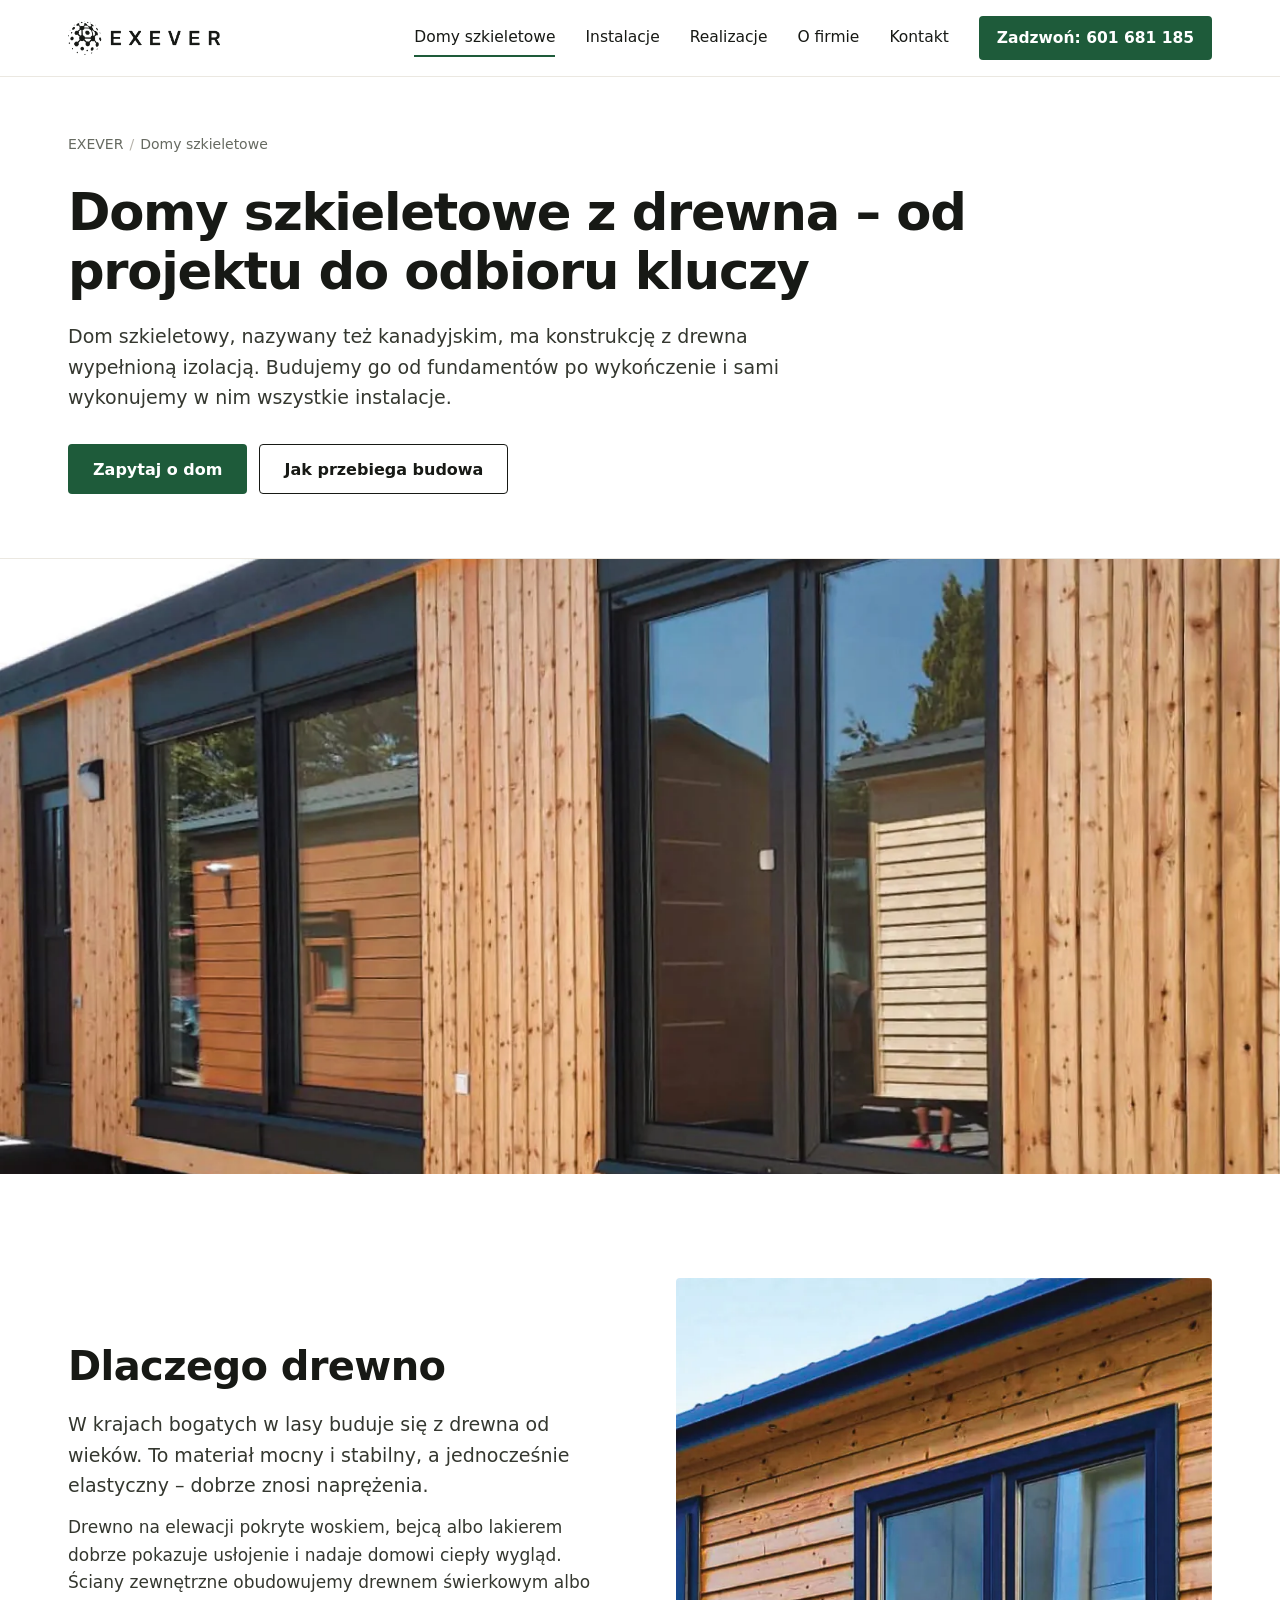
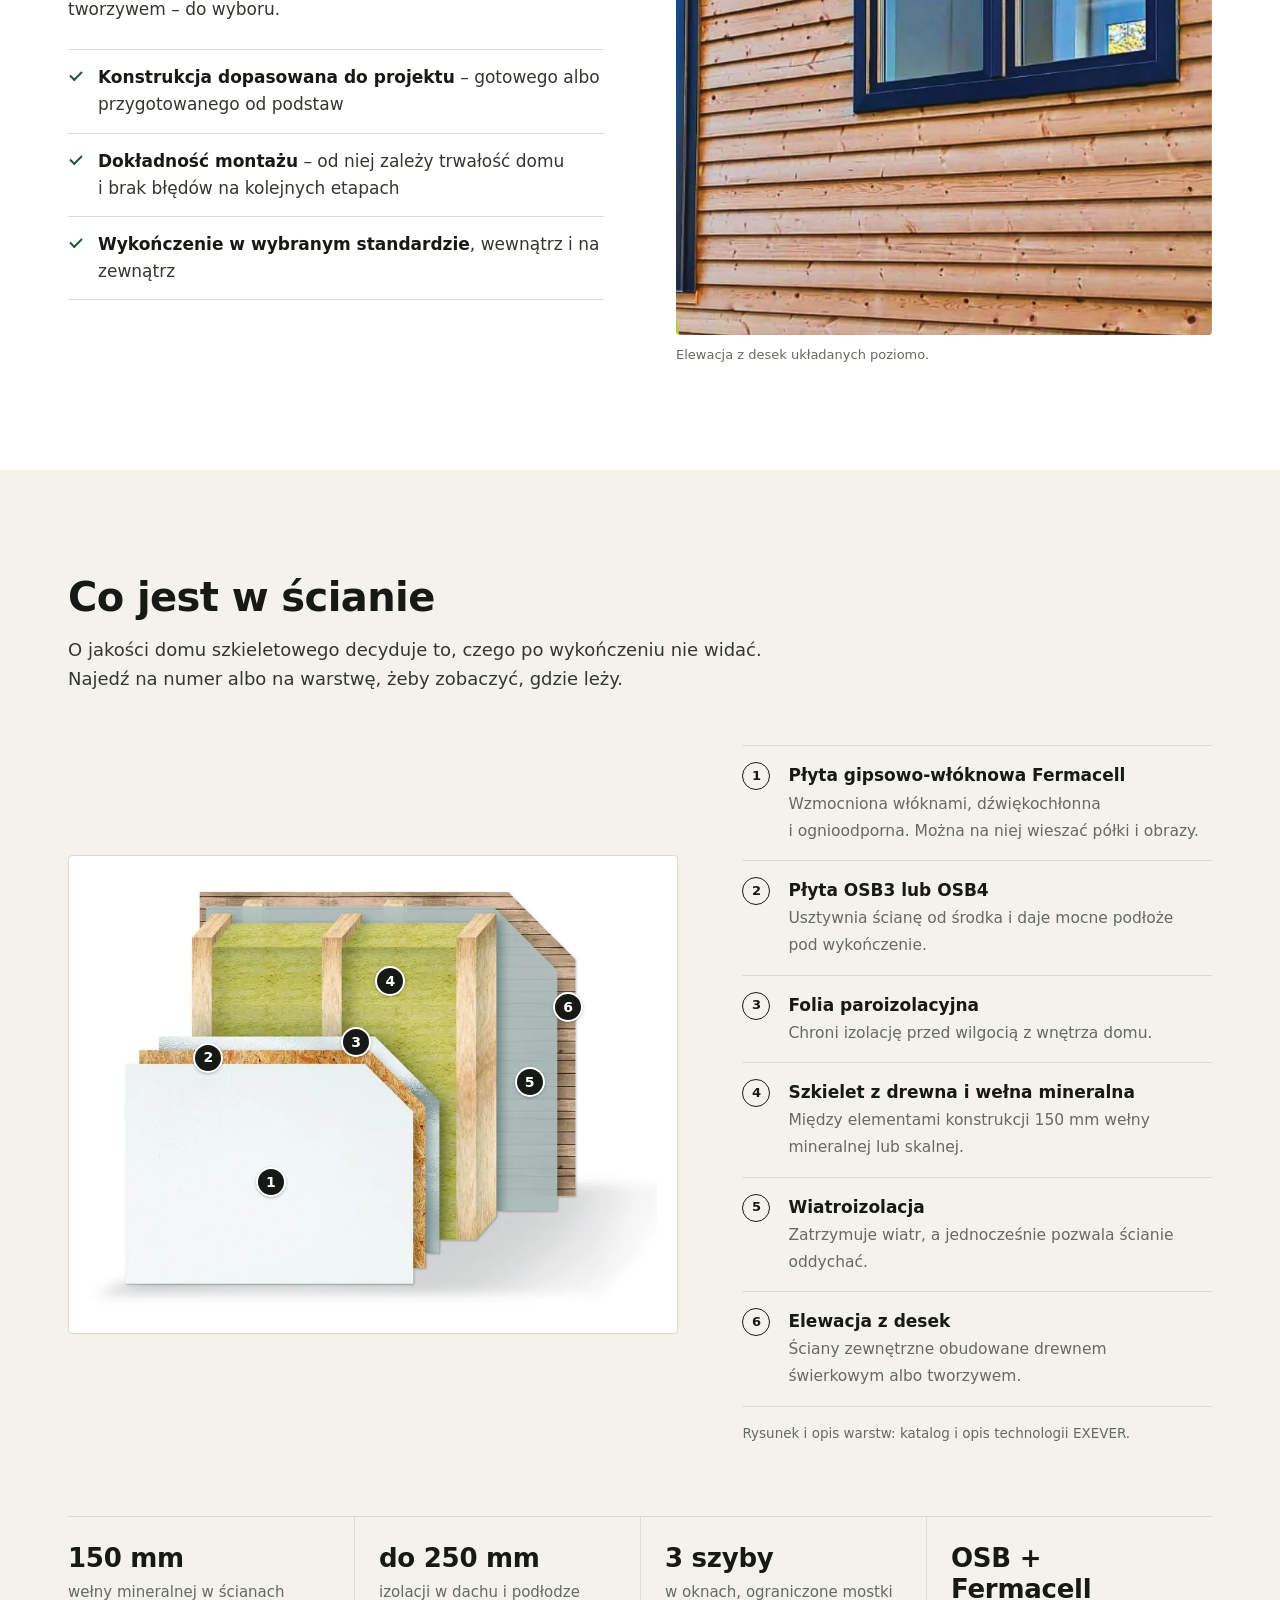
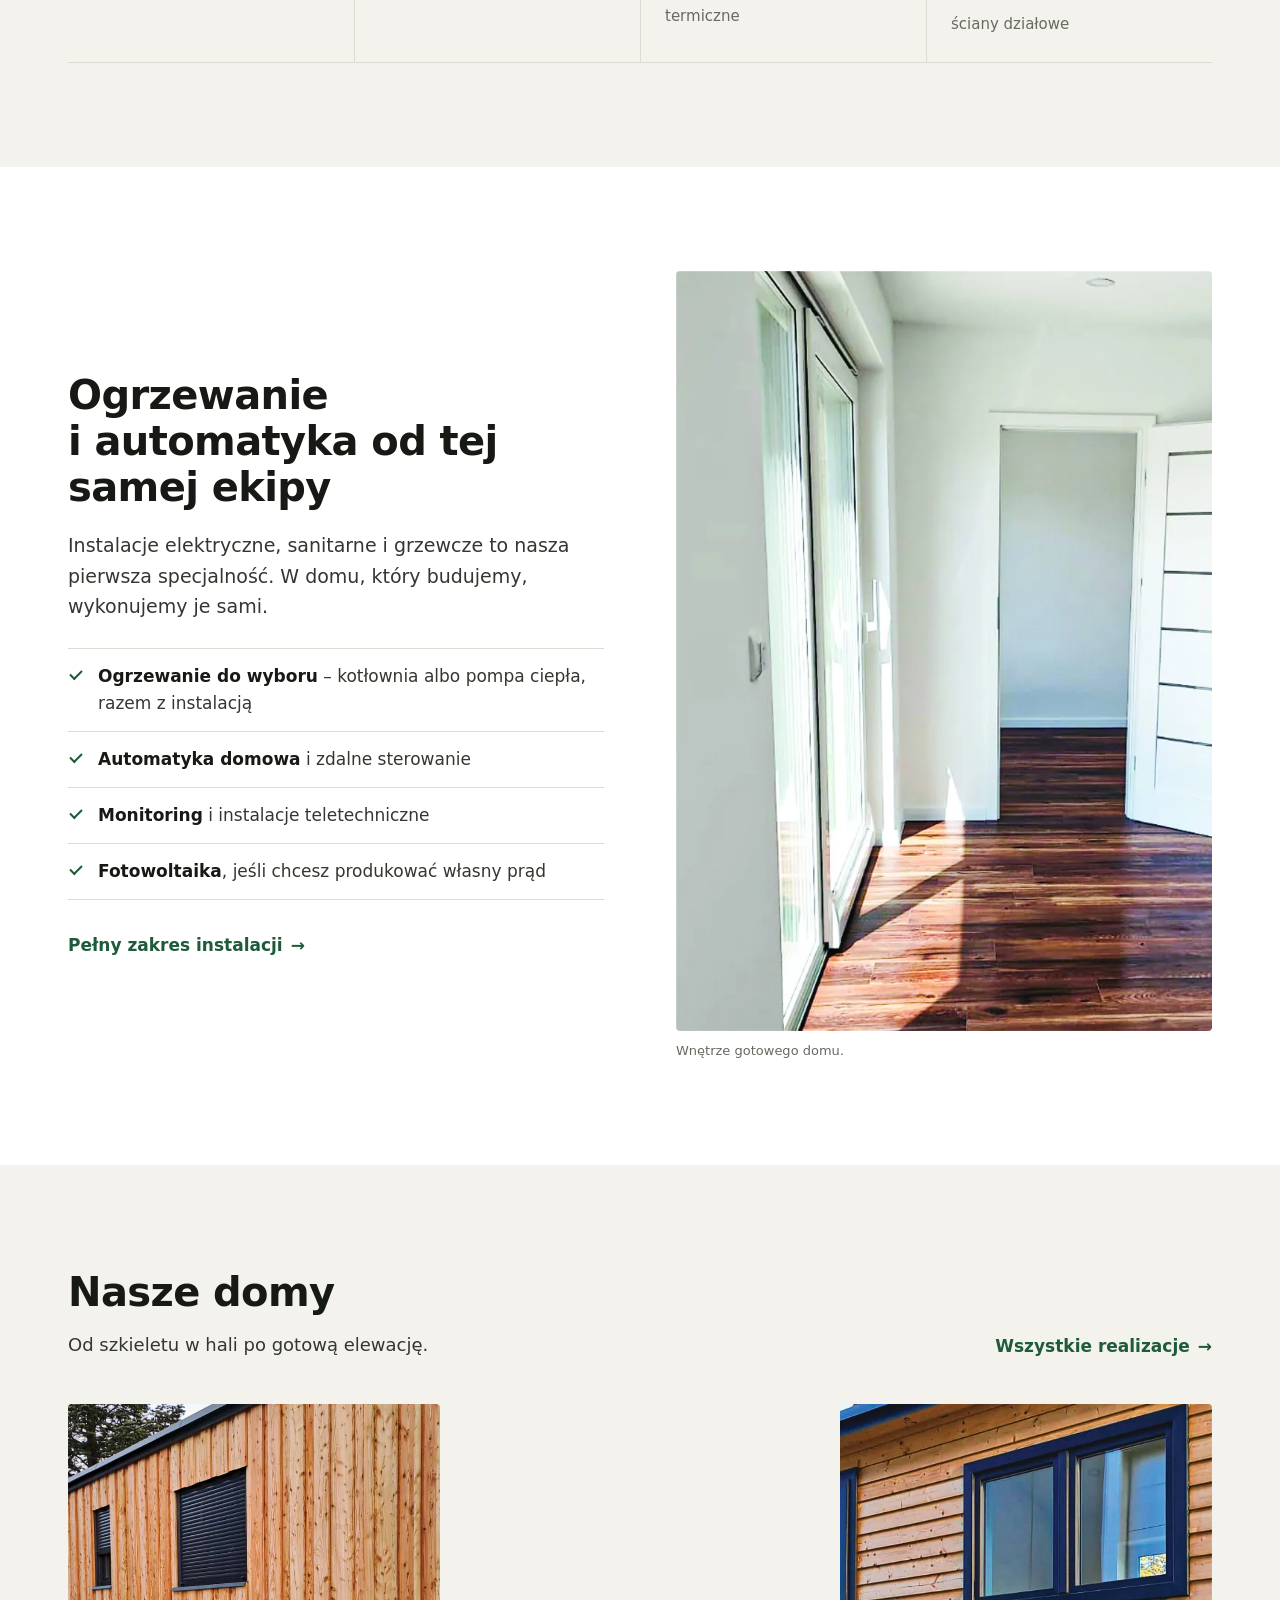
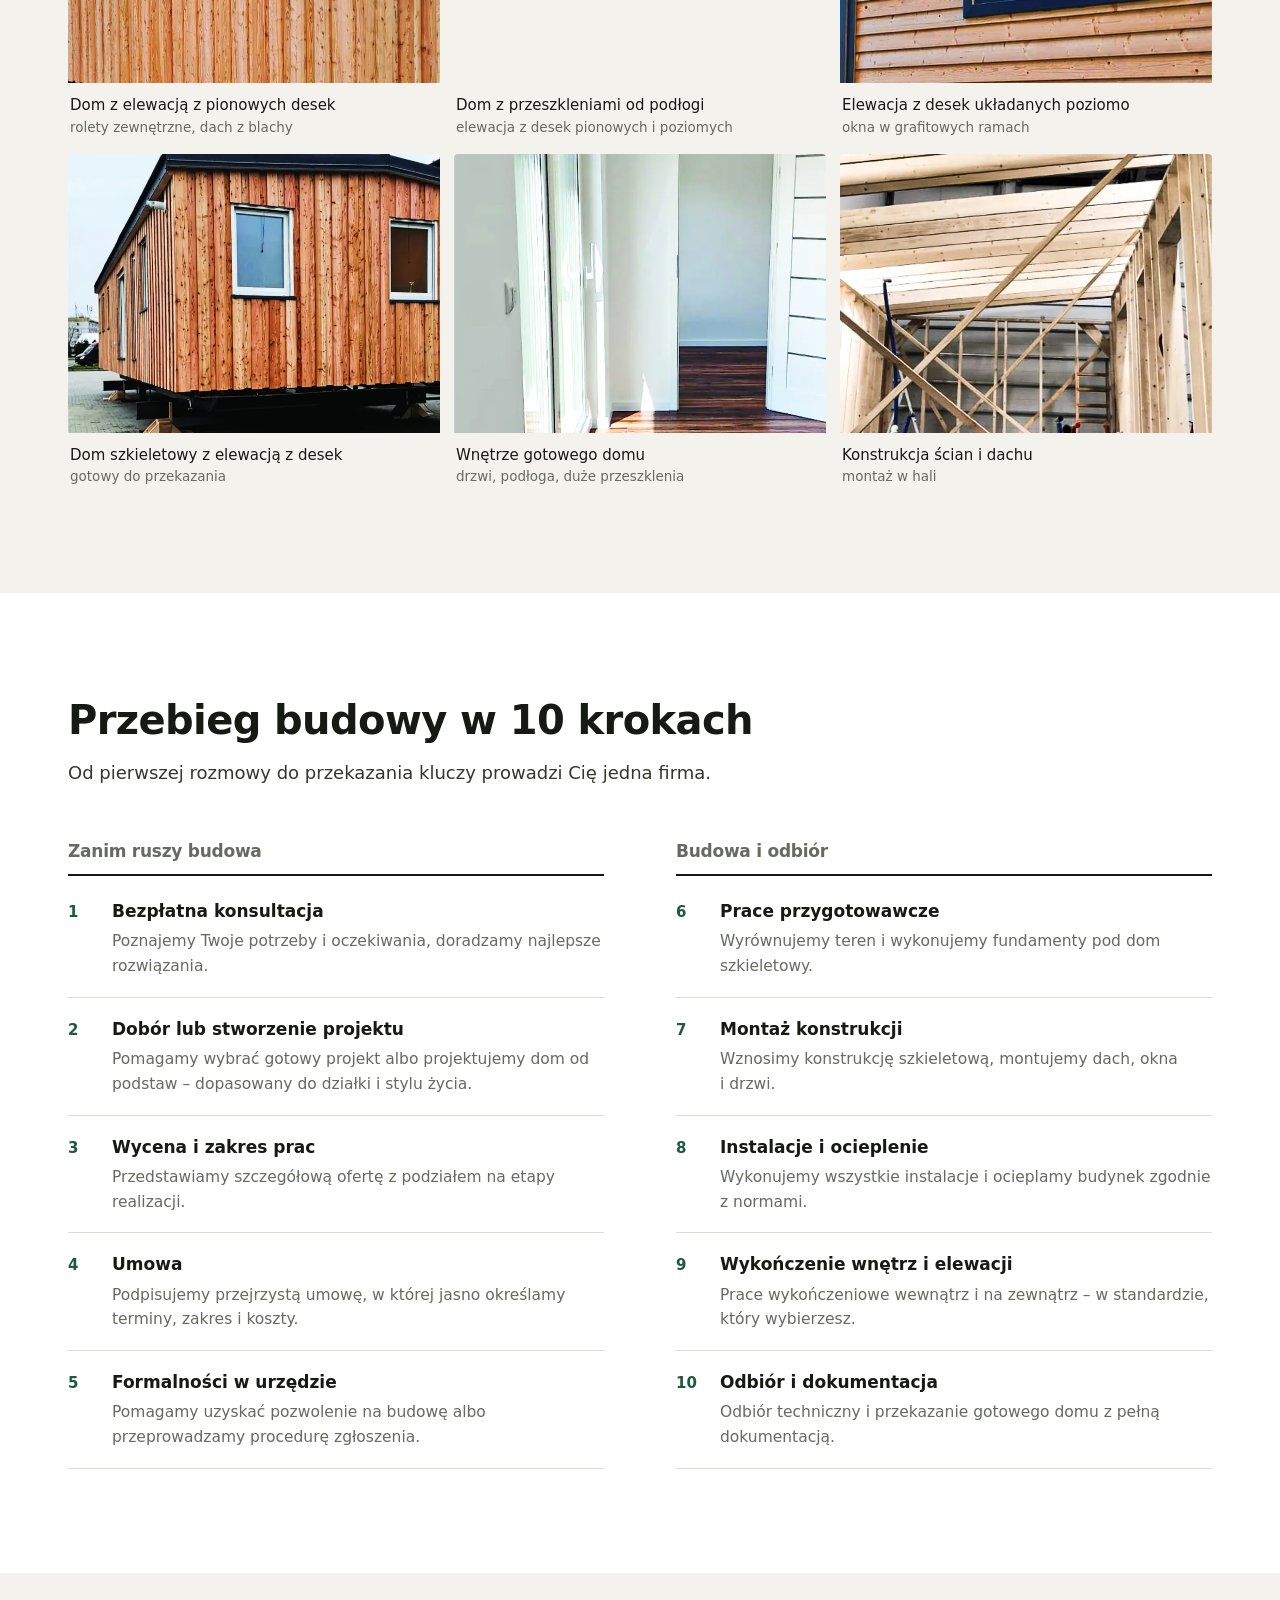
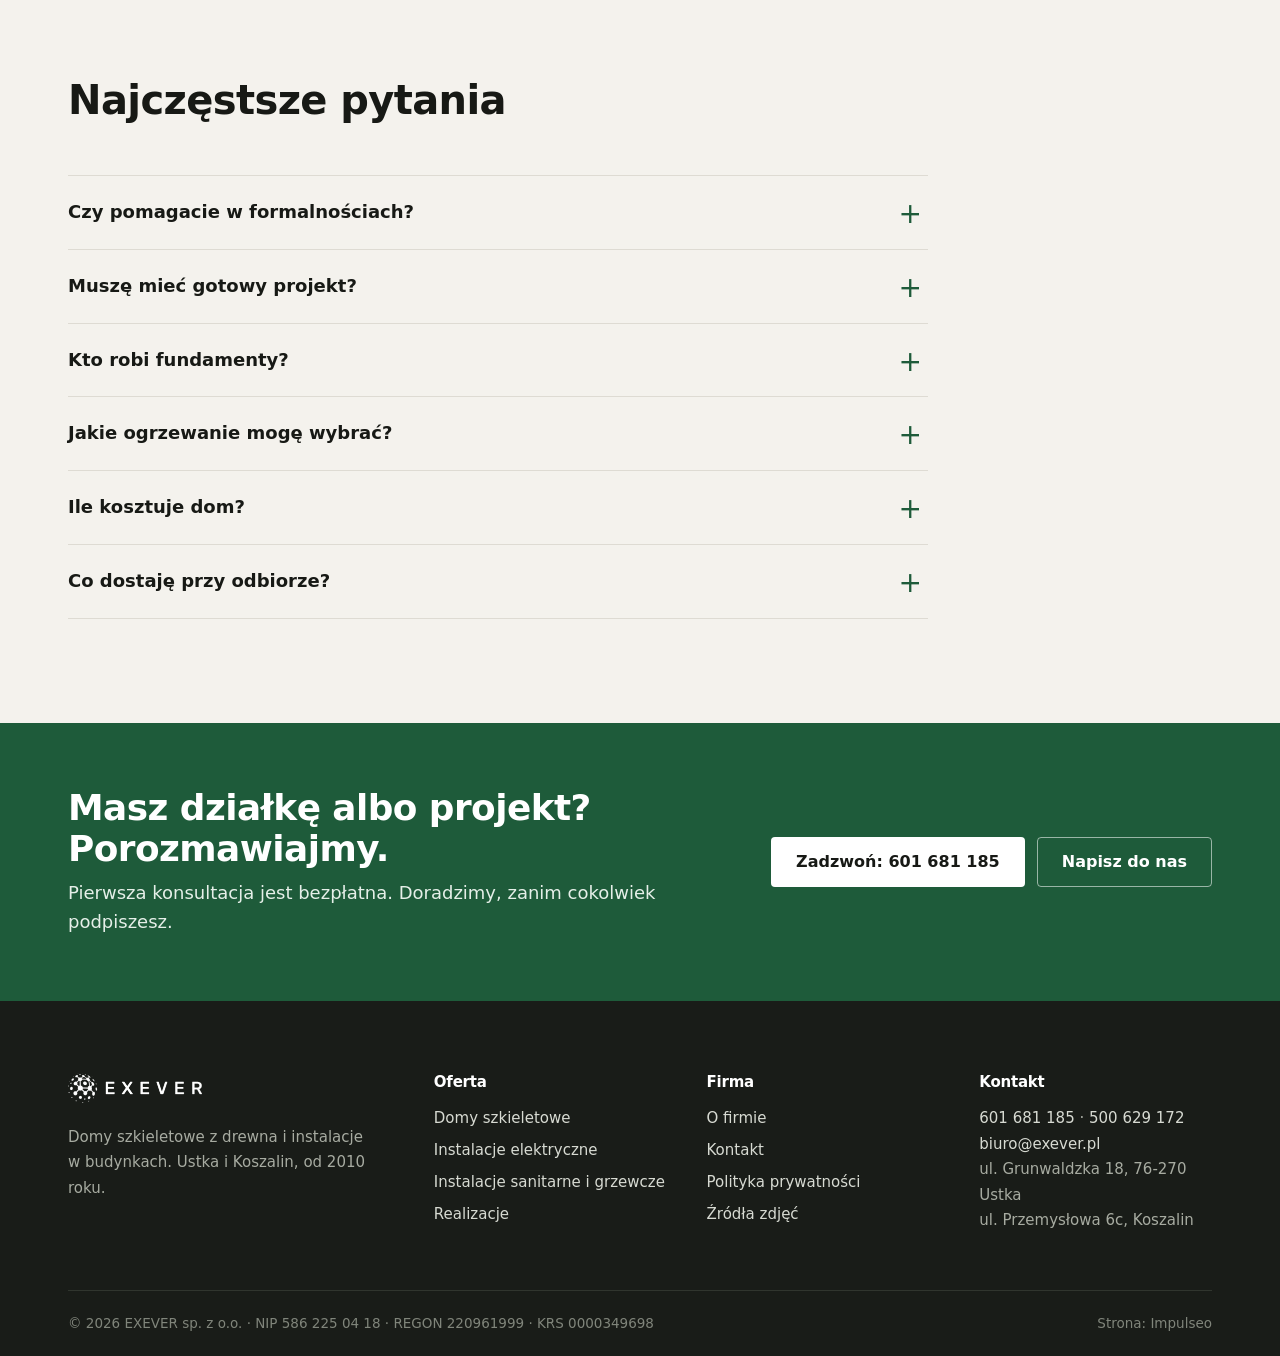
==== domy-szkieletowe/index.html @ 2124f0d8 "EXEVER v2: pełny serwis 6 podstron, realizacje instalacji z Oferteo, przekrój ściany - podstrony: do" ====
<!doctype html>
<html lang="pl">
<head>
<meta charset="utf-8">
<meta name="viewport" content="width=device-width, initial-scale=1">
<title>Domy szkieletowe z&nbsp;drewna pod klucz – EXEVER Ustka</title>
<meta name="description" content="Domy szkieletowe (kanadyjskie) od projektu do odbioru: fundamenty, konstrukcja, instalacje, ocieplenie i wykończenie. 150 mm wełny w ścianach, potrójne szyby. EXEVER Ustka.">
<!-- DEMO: przy wdrożeniu usunąć noindex i podmienić adresy na domenę klienta -->
<meta name="robots" content="noindex, follow">
<link rel="canonical" href="https://impulseo-pl.github.io/exever/domy-szkieletowe/">
<meta name="theme-color" content="#191c18">
<meta name="format-detection" content="telephone=no">
<meta property="og:type" content="website">
<meta property="og:locale" content="pl_PL">
<meta property="og:site_name" content="EXEVER">
<meta property="og:title" content="Domy szkieletowe z drewna pod klucz – EXEVER Ustka">
<meta property="og:description" content="Domy szkieletowe (kanadyjskie) od projektu do odbioru: fundamenty, konstrukcja, instalacje, ocieplenie i wykończenie. 150 mm wełny w ścianach, potrójne szyby. EXEVER Ustka.">
<meta property="og:url" content="https://impulseo-pl.github.io/exever/domy-szkieletowe/">
<meta property="og:image" content="https://impulseo-pl.github.io/exever/img/og.jpg">
<meta property="og:image:width" content="1200">
<meta property="og:image:height" content="630">
<meta property="og:image:alt" content="Dom szkieletowy EXEVER z elewacją z desek">
<meta name="twitter:card" content="summary_large_image">
<link rel="icon" href="../favicon.svg" type="image/svg+xml">
<link rel="apple-touch-icon" href="../apple-touch-icon.png">
<link rel="manifest" href="../site.webmanifest">
<link rel="preload" href="../fonts/onest-latin-400-normal.woff2" as="font" type="font/woff2" crossorigin>
<link rel="preload" href="../fonts/onest-latin-600-normal.woff2" as="font" type="font/woff2" crossorigin>
<link rel="preload" as="image" href="../img/dom-dlugi-1400.webp" imagesrcset="../img/dom-dlugi-720.webp 720w, ../img/dom-dlugi-1400.webp 1400w, ../img/dom-dlugi-1559.webp 1559w" imagesizes="100vw" fetchpriority="high">
<link rel="stylesheet" href="../assets/styles.css">
<script type="application/ld+json">
{
 "@context": "https://schema.org",
 "@graph": [
  {
   "@type": "BreadcrumbList",
   "itemListElement": [
    {
     "@type": "ListItem",
     "position": 1,
     "name": "EXEVER",
     "item": "https://impulseo-pl.github.io/exever/"
    },
    {
     "@type": "ListItem",
     "position": 2,
     "name": "Domy szkieletowe",
     "item": "https://impulseo-pl.github.io/exever/domy-szkieletowe/"
    }
   ]
  },
  {
   "@type": "Service",
   "name": "Domy szkieletowe z drewna pod klucz",
   "serviceType": "Budowa domów szkieletowych",
   "provider": {
    "@id": "https://impulseo-pl.github.io/exever/#firma"
   },
   "areaServed": {
    "@type": "Country",
    "name": "Polska"
   },
   "url": "https://impulseo-pl.github.io/exever/domy-szkieletowe/"
  },
  {
   "@type": "FAQPage",
   "mainEntity": [
    {
     "@type": "Question",
     "name": "Czy pomagacie w formalnościach?",
     "acceptedAnswer": {
      "@type": "Answer",
      "text": "Tak. Pomagamy uzyskać pozwolenie na budowę albo przeprowadzamy procedurę zgłoszenia – zależnie od tego, czego wymaga Twój dom i działka."
     }
    },
    {
     "@type": "Question",
     "name": "Muszę mieć gotowy projekt?",
     "acceptedAnswer": {
      "@type": "Answer",
      "text": "Nie. Pomagamy wybrać gotowy projekt albo projektujemy dom od podstaw, dopasowany do działki i stylu życia."
     }
    },
    {
     "@type": "Question",
     "name": "Kto robi fundamenty?",
     "acceptedAnswer": {
      "@type": "Answer",
      "text": "My. Wyrównujemy teren i wykonujemy fundamenty pod dom szkieletowy – to część budowy, nie osobne zlecenie."
     }
    },
    {
     "@type": "Question",
     "name": "Jakie ogrzewanie mogę wybrać?",
     "acceptedAnswer": {
      "@type": "Answer",
      "text": "W naszych domach można zastosować różne rodzaje ogrzewania. Instalacje grzewcze, kotłownie i pompy ciepła wykonujemy sami, więc dobierzemy rozwiązanie do domu i Twoich oczekiwań."
     }
    },
    {
     "@type": "Question",
     "name": "Ile kosztuje dom?",
     "acceptedAnswer": {
      "@type": "Answer",
      "text": "To zależy od projektu, działki i standardu wykończenia. Po konsultacji przygotowujemy szczegółową ofertę z podziałem na etapy – a w umowie zapisujemy terminy, zakres i koszty."
     }
    },
    {
     "@type": "Question",
     "name": "Co dostaję przy odbiorze?",
     "acceptedAnswer": {
      "@type": "Answer",
      "text": "Po zakończeniu budowy przeprowadzamy odbiór techniczny i przekazujemy dom razem z pełną dokumentacją."
     }
    }
   ]
  }
 ]
}
</script>
</head>
<body>
<a class="skip" href="#tresc">Przejdź do treści</a>
<header class="site-head">
  <div class="wrap head-in">
    <a class="brand" href="../" aria-label="EXEVER – strona główna"><img src="../img/logo.png" width="535" height="120" alt="EXEVER"></a>
    <button class="menu-btn" type="button" aria-expanded="false" aria-controls="menu">Menu</button>
    <nav class="menu" id="menu" aria-label="Menu główne">
      <a href="../domy-szkieletowe/" aria-current="page">Domy szkieletowe</a>
      <a href="../instalacje/">Instalacje</a>
      <a href="../realizacje/">Realizacje</a>
      <a href="../o-firmie/">O&nbsp;firmie</a>
      <a href="../kontakt/">Kontakt</a>
      <a class="head-tel" href="tel:+48601681185">Zadzwoń: 601 681 185</a>
    </nav>
  </div>
</header>
<main id="tresc">

<section class="phero">
  <div class="wrap">
    <nav class="crumbs" aria-label="Jesteś tutaj"><ol><li><a href="../">EXEVER</a></li><li aria-current="page">Domy szkieletowe</li></ol></nav>
    <h1>Domy szkieletowe z&nbsp;drewna – od projektu do odbioru kluczy</h1>
    <p class="lead">Dom szkieletowy, nazywany też kanadyjskim, ma konstrukcję z&nbsp;drewna wypełnioną izolacją. Budujemy go od fundamentów po wykończenie i&nbsp;sami wykonujemy w&nbsp;nim wszystkie instalacje.</p>
    <div class="actions">
      <a class="btn btn-main" href="../kontakt/?temat=dom">Zapytaj o&nbsp;dom</a>
      <a class="btn btn-sec" href="#przebieg">Jak przebiega budowa</a>
    </div>
  </div>
</section>
<div class="wide-img"><img src="../img/dom-dlugi-1400.webp" srcset="../img/dom-dlugi-720.webp 720w, ../img/dom-dlugi-1400.webp 1400w, ../img/dom-dlugi-1559.webp 1559w" sizes="100vw" width="1400" height="826" alt="Dom szkieletowy EXEVER z przeszkleniami od podłogi" fetchpriority="high"></div>

<section class="sec">
  <div class="wrap">
    <div class="split">
      <div class="split-txt">
        <h2>Dlaczego drewno</h2>
        <p class="lead">W&nbsp;krajach bogatych w&nbsp;lasy buduje się z&nbsp;drewna od wieków. To materiał mocny i&nbsp;stabilny, a&nbsp;jednocześnie elastyczny – dobrze znosi naprężenia.</p>
        <p>Drewno na elewacji pokryte woskiem, bejcą albo lakierem dobrze pokazuje usłojenie i&nbsp;nadaje domowi ciepły wygląd. Ściany zewnętrzne obudowujemy drewnem świerkowym albo tworzywem – do wyboru.</p>
        <ul class="ticks">
          <li><b>Konstrukcja dopasowana do projektu</b> – gotowego albo przygotowanego od podstaw</li>
          <li><b>Dokładność montażu</b> – od niej zależy trwałość domu i&nbsp;brak błędów na kolejnych etapach</li>
          <li><b>Wykończenie w&nbsp;wybranym standardzie</b>, wewnątrz i&nbsp;na zewnątrz</li>
        </ul>
      </div>
      <div class="split-img">
        <img src="../img/elewacja-1400.webp" srcset="../img/elewacja-720.webp 720w, ../img/elewacja-1400.webp 1400w, ../img/elewacja-1549.webp 1549w" sizes="(min-width: 961px) 564px, 100vw" width="1400" height="1717" alt="Elewacja z desek układanych poziomo i okna w grafitowych ramach" loading="lazy" decoding="async">
        <p class="figcap">Elewacja z&nbsp;desek układanych poziomo.</p>
      </div>
    </div>
  </div>
</section>

<section class="sec sec-sand" id="sciana">
  <div class="wrap">
    <div class="sec-head">
      <h2>Co jest w&nbsp;ścianie</h2>
      <p>O&nbsp;jakości domu szkieletowego decyduje to, czego po wykończeniu nie widać. Najedź na numer albo na warstwę, żeby zobaczyć, gdzie leży.</p>
    </div>
    <div class="wall" data-wall>
      <figure class="wall-fig">
        <div class="wall-pic">
          <img src="../img/przekroj-1400.webp" srcset="../img/przekroj-900.webp 900w, ../img/przekroj-1400.webp 1400w" sizes="(min-width: 961px) 620px, 100vw" width="1400" height="1077" alt="Przekrój ściany domu szkieletowego EXEVER: płyty, izolacja, szkielet i elewacja" loading="lazy" decoding="async">
          <span class="pin" style="left:32%;top:70%" aria-hidden="true">1</span>
          <span class="pin" style="left:21%;top:41.5%" aria-hidden="true">2</span>
          <span class="pin" style="left:47%;top:38%" aria-hidden="true">3</span>
          <span class="pin" style="left:53%;top:24%" aria-hidden="true">4</span>
          <span class="pin" style="left:77.5%;top:47%" aria-hidden="true">5</span>
          <span class="pin" style="left:84.3%;top:30%" aria-hidden="true">6</span>
        </div>
      </figure>
      <div>
        <ol class="layers">
        <li><div><b>Płyta gipsowo-włóknowa Fermacell</b><span>Wzmocniona włóknami, dźwiękochłonna i&nbsp;ognioodporna. Można na niej wieszać półki i&nbsp;obrazy.</span></div></li>
        <li><div><b>Płyta OSB3 lub OSB4</b><span>Usztywnia ścianę od środka i&nbsp;daje mocne podłoże pod wykończenie.</span></div></li>
        <li><div><b>Folia paroizolacyjna</b><span>Chroni izolację przed wilgocią z&nbsp;wnętrza domu.</span></div></li>
        <li><div><b>Szkielet z&nbsp;drewna i&nbsp;wełna mineralna</b><span>Między elementami konstrukcji 150 mm wełny mineralnej lub skalnej.</span></div></li>
        <li><div><b>Wiatroizolacja</b><span>Zatrzymuje wiatr, a&nbsp;jednocześnie pozwala ścianie oddychać.</span></div></li>
        <li><div><b>Elewacja z&nbsp;desek</b><span>Ściany zewnętrzne obudowane drewnem świerkowym albo tworzywem.</span></div></li>
        </ol>
        <p class="src">Rysunek i&nbsp;opis warstw: katalog i&nbsp;opis technologii EXEVER.</p>
      </div>
    </div>
    <div class="specs">
      <div><b>150 mm</b><span>wełny mineralnej w&nbsp;ścianach</span></div>
      <div><b>do 250 mm</b><span>izolacji w&nbsp;dachu i&nbsp;podłodze</span></div>
      <div><b>3 szyby</b><span>w&nbsp;oknach, ograniczone mostki termiczne</span></div>
      <div><b>OSB + Fermacell</b><span>ściany działowe</span></div>
    </div>
  </div>
</section>

<section class="sec">
  <div class="wrap">
    <div class="split rev">
      <div class="split-img">
        <img src="../img/wnetrze-1390.webp" srcset="../img/wnetrze-720.webp 720w, ../img/wnetrze-1390.webp 1390w" sizes="(min-width: 961px) 564px, 100vw" width="1390" height="1971" alt="Wnętrze gotowego domu szkieletowego EXEVER" loading="lazy" decoding="async">
        <p class="figcap">Wnętrze gotowego domu.</p>
      </div>
      <div class="split-txt">
        <h2>Ogrzewanie i&nbsp;automatyka od tej samej ekipy</h2>
        <p class="lead">Instalacje elektryczne, sanitarne i&nbsp;grzewcze to nasza pierwsza specjalność. W&nbsp;domu, który budujemy, wykonujemy je sami.</p>
        <ul class="ticks">
          <li><b>Ogrzewanie do wyboru</b> – kotłownia albo pompa ciepła, razem z&nbsp;instalacją</li>
          <li><b>Automatyka domowa</b> i&nbsp;zdalne sterowanie</li>
          <li><b>Monitoring</b> i&nbsp;instalacje teletechniczne</li>
          <li><b>Fotowoltaika</b>, jeśli chcesz produkować własny prąd</li>
        </ul>
        <div class="actions"><a class="more" href="../instalacje/">Pełny zakres instalacji</a></div>
      </div>
    </div>
  </div>
</section>

<section class="sec sec-sand">
  <div class="wrap">
    <div class="sec-head-row">
      <div class="sec-head"><h2>Nasze domy</h2><p>Od szkieletu w&nbsp;hali po gotową elewację.</p></div>
      <a class="more" href="../realizacje/">Wszystkie realizacje</a>
    </div>
    <div class="gallery">
      <a href="../img/dom-narozny-1449.webp" data-k="domy" data-cap="Dom z elewacją z pionowych desek – rolety zewnętrzne, dach z blachy"><img src="../img/dom-narozny-1400.webp" srcset="../img/dom-narozny-720.webp 720w, ../img/dom-narozny-1400.webp 1400w, ../img/dom-narozny-1449.webp 1449w" sizes="(min-width: 961px) 380px, (min-width: 681px) 50vw, 100vw" width="1400" height="1778" alt="Dom z elewacją z pionowych desek" loading="lazy" decoding="async"><span class="gcap">Dom z&nbsp;elewacją z&nbsp;pionowych desek<small>rolety zewnętrzne, dach z&nbsp;blachy</small></span></a>
      <a href="../img/dom-dlugi-1559.webp" data-k="domy" data-cap="Dom z przeszkleniami od podłogi – elewacja z desek pionowych i poziomych"><img src="../img/dom-dlugi-1400.webp" srcset="../img/dom-dlugi-720.webp 720w, ../img/dom-dlugi-1400.webp 1400w, ../img/dom-dlugi-1559.webp 1559w" sizes="(min-width: 961px) 380px, (min-width: 681px) 50vw, 100vw" width="1400" height="826" alt="Dom z przeszkleniami od podłogi" loading="lazy" decoding="async"><span class="gcap">Dom z&nbsp;przeszkleniami od podłogi<small>elewacja z&nbsp;desek pionowych i&nbsp;poziomych</small></span></a>
      <a href="../img/elewacja-1549.webp" data-k="domy" data-cap="Elewacja z desek układanych poziomo – okna w grafitowych ramach"><img src="../img/elewacja-1400.webp" srcset="../img/elewacja-720.webp 720w, ../img/elewacja-1400.webp 1400w, ../img/elewacja-1549.webp 1549w" sizes="(min-width: 961px) 380px, (min-width: 681px) 50vw, 100vw" width="1400" height="1717" alt="Elewacja z desek układanych poziomo" loading="lazy" decoding="async"><span class="gcap">Elewacja z&nbsp;desek układanych poziomo<small>okna w&nbsp;grafitowych ramach</small></span></a>
      <a href="../img/dom-plac-1480.webp" data-k="domy" data-cap="Dom szkieletowy z elewacją z desek – gotowy do przekazania"><img src="../img/dom-plac-1400.webp" srcset="../img/dom-plac-720.webp 720w, ../img/dom-plac-1400.webp 1400w, ../img/dom-plac-1480.webp 1480w" sizes="(min-width: 961px) 380px, (min-width: 681px) 50vw, 100vw" width="1400" height="1741" alt="Dom szkieletowy z elewacją z desek" loading="lazy" decoding="async"><span class="gcap">Dom szkieletowy z&nbsp;elewacją z&nbsp;desek<small>gotowy do przekazania</small></span></a>
      <a href="../img/wnetrze-1390.webp" data-k="domy" data-cap="Wnętrze gotowego domu – drzwi, podłoga, duże przeszklenia"><img src="../img/wnetrze-1390.webp" srcset="../img/wnetrze-720.webp 720w, ../img/wnetrze-1390.webp 1390w" sizes="(min-width: 961px) 380px, (min-width: 681px) 50vw, 100vw" width="1390" height="1971" alt="Wnętrze gotowego domu" loading="lazy" decoding="async"><span class="gcap">Wnętrze gotowego domu<small>drzwi, podłoga, duże przeszklenia</small></span></a>
      <a href="../img/szkielet-hala-1509.webp" data-k="domy" data-cap="Konstrukcja ścian i dachu – montaż w hali"><img src="../img/szkielet-hala-1400.webp" srcset="../img/szkielet-hala-720.webp 720w, ../img/szkielet-hala-1400.webp 1400w, ../img/szkielet-hala-1509.webp 1509w" sizes="(min-width: 961px) 380px, (min-width: 681px) 50vw, 100vw" width="1400" height="1829" alt="Konstrukcja ścian i dachu" loading="lazy" decoding="async"><span class="gcap">Konstrukcja ścian i&nbsp;dachu<small>montaż w&nbsp;hali</small></span></a>
    </div>
  </div>
</section>

<section class="sec" id="przebieg">
  <div class="wrap">
    <div class="sec-head">
      <h2>Przebieg budowy w&nbsp;10 krokach</h2>
      <p>Od pierwszej rozmowy do przekazania kluczy prowadzi Cię jedna firma.</p>
    </div>
    <div class="steps">
      <div>
        <h3>Zanim ruszy budowa</h3>
        <ol>
          <li><span>1</span><div><b>Bezpłatna konsultacja</b><p>Poznajemy Twoje potrzeby i&nbsp;oczekiwania, doradzamy najlepsze rozwiązania.</p></div></li>
          <li><span>2</span><div><b>Dobór lub stworzenie projektu</b><p>Pomagamy wybrać gotowy projekt albo projektujemy dom od podstaw – dopasowany do działki i&nbsp;stylu życia.</p></div></li>
          <li><span>3</span><div><b>Wycena i&nbsp;zakres prac</b><p>Przedstawiamy szczegółową ofertę z&nbsp;podziałem na etapy realizacji.</p></div></li>
          <li><span>4</span><div><b>Umowa</b><p>Podpisujemy przejrzystą umowę, w&nbsp;której jasno określamy terminy, zakres i&nbsp;koszty.</p></div></li>
          <li><span>5</span><div><b>Formalności w&nbsp;urzędzie</b><p>Pomagamy uzyskać pozwolenie na budowę albo przeprowadzamy procedurę zgłoszenia.</p></div></li>
        </ol>
      </div>
      <div>
        <h3>Budowa i&nbsp;odbiór</h3>
        <ol>
          <li><span>6</span><div><b>Prace przygotowawcze</b><p>Wyrównujemy teren i&nbsp;wykonujemy fundamenty pod dom szkieletowy.</p></div></li>
          <li><span>7</span><div><b>Montaż konstrukcji</b><p>Wznosimy konstrukcję szkieletową, montujemy dach, okna i&nbsp;drzwi.</p></div></li>
          <li><span>8</span><div><b>Instalacje i&nbsp;ocieplenie</b><p>Wykonujemy wszystkie instalacje i&nbsp;ocieplamy budynek zgodnie z&nbsp;normami.</p></div></li>
          <li><span>9</span><div><b>Wykończenie wnętrz i&nbsp;elewacji</b><p>Prace wykończeniowe wewnątrz i&nbsp;na zewnątrz – w&nbsp;standardzie, który wybierzesz.</p></div></li>
          <li><span>10</span><div><b>Odbiór i&nbsp;dokumentacja</b><p>Odbiór techniczny i&nbsp;przekazanie gotowego domu z&nbsp;pełną dokumentacją.</p></div></li>
        </ol>
      </div>
    </div>
  </div>
</section>

<section class="sec sec-sand">
  <div class="wrap">
    <div class="sec-head"><h2>Najczęstsze pytania</h2></div>
    <div class="faq">
      <details><summary>Czy pomagacie w&nbsp;formalnościach?</summary><p>Tak. Pomagamy uzyskać pozwolenie na budowę albo przeprowadzamy procedurę zgłoszenia – zależnie od tego, czego wymaga Twój dom i&nbsp;działka.</p></details>
      <details><summary>Muszę mieć gotowy projekt?</summary><p>Nie. Pomagamy wybrać gotowy projekt albo projektujemy dom od podstaw, dopasowany do działki i&nbsp;stylu życia.</p></details>
      <details><summary>Kto robi fundamenty?</summary><p>My. Wyrównujemy teren i&nbsp;wykonujemy fundamenty pod dom szkieletowy – to część budowy, nie osobne zlecenie.</p></details>
      <details><summary>Jakie ogrzewanie mogę wybrać?</summary><p>W&nbsp;naszych domach można zastosować różne rodzaje ogrzewania. Instalacje grzewcze, kotłownie i&nbsp;pompy ciepła wykonujemy sami, więc dobierzemy rozwiązanie do domu i&nbsp;Twoich oczekiwań.</p></details>
      <details><summary>Ile kosztuje dom?</summary><p>To zależy od projektu, działki i&nbsp;standardu wykończenia. Po konsultacji przygotowujemy szczegółową ofertę z&nbsp;podziałem na etapy – a&nbsp;w&nbsp;umowie zapisujemy terminy, zakres i&nbsp;koszty.</p></details>
      <details><summary>Co dostaję przy odbiorze?</summary><p>Po zakończeniu budowy przeprowadzamy odbiór techniczny i&nbsp;przekazujemy dom razem z&nbsp;pełną dokumentacją.</p></details>
    </div>
  </div>
</section>

<section class="cta">
  <div class="wrap">
    <div>
      <h2>Masz działkę albo projekt? Porozmawiajmy.</h2>
      <p>Pierwsza konsultacja jest bezpłatna. Doradzimy, zanim cokolwiek podpiszesz.</p>
    </div>
    <div class="actions">
      <a class="btn btn-light" href="tel:+48601681185">Zadzwoń: 601 681 185</a>
      <a class="btn btn-ghost" href="../kontakt/?temat=dom">Napisz do nas</a>
    </div>
  </div>
</section>
</main>

<footer class="site-foot">
  <div class="wrap">
    <div class="foot-grid">
      <div>
        <img src="../img/logo-biale.png" width="535" height="120" alt="EXEVER" loading="lazy">
        <p>Domy szkieletowe z&nbsp;drewna i&nbsp;instalacje w&nbsp;budynkach. Ustka i&nbsp;Koszalin, od 2010 roku.</p>
      </div>
      <div>
        <h3>Oferta</h3>
        <ul>
          <li><a href="../domy-szkieletowe/">Domy szkieletowe</a></li>
          <li><a href="../instalacje/">Instalacje elektryczne</a></li>
          <li><a href="../instalacje/">Instalacje sanitarne i&nbsp;grzewcze</a></li>
          <li><a href="../realizacje/">Realizacje</a></li>
        </ul>
      </div>
      <div>
        <h3>Firma</h3>
        <ul>
          <li><a href="../o-firmie/">O&nbsp;firmie</a></li>
          <li><a href="../kontakt/">Kontakt</a></li>
          <li><a href="../polityka-prywatnosci/">Polityka prywatności</a></li>
          <li><a href="../zrodla-zdjec.html">Źródła zdjęć</a></li>
        </ul>
      </div>
      <div>
        <h3>Kontakt</h3>
        <p><a href="tel:+48601681185">601 681 185</a> · <a href="tel:+48500629172">500 629 172</a><br><a href="mailto:biuro@exever.pl">biuro@exever.pl</a><br>ul. Grunwaldzka 18, 76-270 Ustka<br>ul. Przemysłowa 6c, Koszalin</p>
      </div>
    </div>
    <div class="foot-bottom">
      <span>© 2026 EXEVER sp. z&nbsp;o.o. · NIP 586 225 04 18 · REGON 220961999 · KRS 0000349698</span>
      <span>Strona: Impulseo</span>
    </div>
  </div>
</footer>

<nav class="mbar" aria-label="Szybki kontakt">
  <a href="tel:+48601681185">Zadzwoń</a>
  <a href="../kontakt/">Zapytaj o&nbsp;wycenę</a>
</nav>

<script src="../assets/app.js" defer></script>
</body>
</html>
---- assets/styles.css ----
/* EXEVER – demo v2 (Impulseo) */
@font-face{font-family:Onest;font-style:normal;font-weight:400;font-display:swap;src:url(../fonts/onest-latin-400-normal.woff2) format("woff2");unicode-range:U+0000-00FF,U+0131,U+0152-0153,U+02BB-02BC,U+02C6,U+02DA,U+02DC,U+0304,U+0308,U+0329,U+2000-206F,U+20AC,U+2122,U+2191,U+2193,U+2212,U+2215,U+FEFF,U+FFFD}
@font-face{font-family:Onest;font-style:normal;font-weight:400;font-display:swap;src:url(../fonts/onest-latin-ext-400-normal.woff2) format("woff2");unicode-range:U+0100-02BA,U+02BD-02C5,U+02C7-02CC,U+02CE-02D7,U+02DD-02FF,U+0304,U+0308,U+0329,U+1D00-1DBF,U+1E00-1E9F,U+1EF2-1EFF,U+2020,U+20A0-20AB,U+20AD-20C0,U+2113,U+2C60-2C7F,U+A720-A7FF}
@font-face{font-family:Onest;font-style:normal;font-weight:500;font-display:swap;src:url(../fonts/onest-latin-500-normal.woff2) format("woff2");unicode-range:U+0000-00FF,U+0131,U+0152-0153,U+02BB-02BC,U+02C6,U+02DA,U+02DC,U+0304,U+0308,U+0329,U+2000-206F,U+20AC,U+2122,U+2191,U+2193,U+2212,U+2215,U+FEFF,U+FFFD}
@font-face{font-family:Onest;font-style:normal;font-weight:500;font-display:swap;src:url(../fonts/onest-latin-ext-500-normal.woff2) format("woff2");unicode-range:U+0100-02BA,U+02BD-02C5,U+02C7-02CC,U+02CE-02D7,U+02DD-02FF,U+0304,U+0308,U+0329,U+1D00-1DBF,U+1E00-1E9F,U+1EF2-1EFF,U+2020,U+20A0-20AB,U+20AD-20C0,U+2113,U+2C60-2C7F,U+A720-A7FF}
@font-face{font-family:Onest;font-style:normal;font-weight:600;font-display:swap;src:url(../fonts/onest-latin-600-normal.woff2) format("woff2");unicode-range:U+0000-00FF,U+0131,U+0152-0153,U+02BB-02BC,U+02C6,U+02DA,U+02DC,U+0304,U+0308,U+0329,U+2000-206F,U+20AC,U+2122,U+2191,U+2193,U+2212,U+2215,U+FEFF,U+FFFD}
@font-face{font-family:Onest;font-style:normal;font-weight:600;font-display:swap;src:url(../fonts/onest-latin-ext-600-normal.woff2) format("woff2");unicode-range:U+0100-02BA,U+02BD-02C5,U+02C7-02CC,U+02CE-02D7,U+02DD-02FF,U+0304,U+0308,U+0329,U+1D00-1DBF,U+1E00-1E9F,U+1EF2-1EFF,U+2020,U+20A0-20AB,U+20AD-20C0,U+2113,U+2C60-2C7F,U+A720-A7FF}
@font-face{font-family:Onest;font-style:normal;font-weight:700;font-display:swap;src:url(../fonts/onest-latin-700-normal.woff2) format("woff2");unicode-range:U+0000-00FF,U+0131,U+0152-0153,U+02BB-02BC,U+02C6,U+02DA,U+02DC,U+0304,U+0308,U+0329,U+2000-206F,U+20AC,U+2122,U+2191,U+2193,U+2212,U+2215,U+FEFF,U+FFFD}
@font-face{font-family:Onest;font-style:normal;font-weight:700;font-display:swap;src:url(../fonts/onest-latin-ext-700-normal.woff2) format("woff2");unicode-range:U+0100-02BA,U+02BD-02C5,U+02C7-02CC,U+02CE-02D7,U+02DD-02FF,U+0304,U+0308,U+0329,U+1D00-1DBF,U+1E00-1E9F,U+1EF2-1EFF,U+2020,U+20A0-20AB,U+20AD-20C0,U+2113,U+2C60-2C7F,U+A720-A7FF}

:root{
  --ink:#171915;--text:#34372f;--muted:#666a61;--line:#dedbd3;--line-2:#ebe8e1;
  --paper:#fff;--sand:#f4f2ed;--wood:#c8854a;
  --green:#1e5b3a;--green-d:#15432a;--green-l:#e7efe9;
  --dark:#191c18;--dark-2:#242822;
  --wrap:1200px;--r:4px;
}
*,*::before,*::after{box-sizing:border-box}
html{-webkit-text-size-adjust:100%;scroll-behavior:smooth;scroll-padding-top:84px}
body{margin:0;font:400 17px/1.6 Onest,system-ui,-apple-system,"Segoe UI",sans-serif;color:var(--text);background:var(--paper);-webkit-font-smoothing:antialiased}
img{display:block;max-width:100%;height:auto}
a{color:var(--green)}
a:hover{color:var(--green-d)}
h1,h2,h3,h4{color:var(--ink);font-weight:600;line-height:1.15;margin:0;letter-spacing:-.015em}
h1{font-size:clamp(34px,4.6vw,58px);letter-spacing:-.025em}
h2{font-size:clamp(28px,3.2vw,40px)}
h3{font-size:21px;line-height:1.3}
p{margin:0}
p+p{margin-top:14px}
ul,ol{margin:0;padding:0}
.wrap{width:100%;max-width:var(--wrap);margin:0 auto;padding:0 28px}
.skip{position:absolute;left:-9999px;top:0;background:var(--ink);color:#fff;padding:10px 16px;z-index:99}
.skip:focus{left:12px;top:12px}
:focus-visible{outline:2px solid var(--green);outline-offset:3px}

/* header */
.site-head{position:sticky;top:0;z-index:50;background:rgba(255,255,255,.97);border-bottom:1px solid var(--line-2)}
.head-in{display:flex;align-items:center;gap:32px;height:76px}
.brand{display:flex;align-items:center;flex:none}
.brand img{height:34px;width:auto}
.menu{display:flex;align-items:center;gap:30px;margin-left:auto}
.menu a{color:var(--ink);text-decoration:none;font-size:15.5px;font-weight:500;padding:6px 0;border-bottom:2px solid transparent}
.menu a:hover,.menu a[aria-current=page]{border-bottom-color:var(--green)}
.menu .head-tel{background:var(--green);color:#fff;padding:10px 18px;border-radius:var(--r);border:0;font-weight:600}
.menu .head-tel:hover{background:var(--green-d);color:#fff}
.menu-btn{display:none;margin-left:auto;background:none;border:1px solid var(--line);border-radius:var(--r);font:inherit;font-size:15px;font-weight:500;padding:8px 14px;color:var(--ink);cursor:pointer}

/* buttons */
.btn{display:inline-flex;align-items:center;justify-content:center;gap:8px;min-height:50px;padding:0 24px;border-radius:var(--r);font-weight:600;font-size:16px;text-decoration:none;border:1.5px solid transparent;cursor:pointer;font-family:inherit;transition:background .15s,color .15s,border-color .15s}
.btn-main{background:var(--green);color:#fff}
.btn-main:hover{background:var(--green-d);color:#fff}
.btn-sec{border-color:var(--ink);color:var(--ink);background:transparent}
.btn-sec:hover{background:var(--ink);color:#fff}
.btn-light{background:#fff;color:var(--ink)}
.btn-light:hover{background:var(--sand);color:var(--ink)}
.btn-ghost{border-color:rgba(255,255,255,.55);color:#fff}
.btn-ghost:hover{background:#fff;color:var(--ink)}
.actions{display:flex;flex-wrap:wrap;gap:12px;margin-top:32px}
.more{font-weight:600;text-decoration:none;display:inline-flex;gap:8px;align-items:center}
.more::after{content:"→";transition:transform .15s}
.more:hover::after{transform:translateX(3px)}

/* sections */
.sec{padding:104px 0}
.sec-sand{background:var(--sand)}
.sec-dark{background:var(--dark);color:#c9ccc4}
.sec-dark h2,.sec-dark h3{color:#fff}
.sec-dark a{color:#fff}
.kicker{font-size:14px;font-weight:600;color:var(--green);margin-bottom:14px}
.sec-dark .kicker{color:#9fc4ad}
.lead{font-size:19px;line-height:1.6;color:var(--text)}
.sec-head{max-width:760px;margin-bottom:52px}
.sec-head p{margin-top:16px;font-size:18px}
.sec-head-row{display:flex;justify-content:space-between;align-items:flex-end;gap:32px;margin-bottom:44px}
.sec-head-row .sec-head{margin-bottom:0}

/* hero */
.hero{display:grid;grid-template-columns:minmax(0,1fr) minmax(0,1.05fr);min-height:calc(100vh - 76px);max-height:860px}
.hero-txt{display:flex;flex-direction:column;justify-content:center;padding:72px 64px 72px max(28px,calc((100vw - var(--wrap))/2 + 28px))}
.hero-txt .lead{margin-top:24px;max-width:540px}
.hero-meta{display:flex;flex-wrap:wrap;gap:8px 28px;margin-top:44px;padding-top:24px;border-top:1px solid var(--line);font-size:15px;color:var(--muted)}
.hero-meta b{display:block;color:var(--ink);font-weight:600;font-size:16px}
.hero-img{position:relative;overflow:hidden;background:var(--sand)}
.hero-img img{width:100%;height:100%;object-fit:cover}
.cap{position:absolute;right:0;bottom:0;background:rgba(255,255,255,.92);color:var(--muted);font-size:12.5px;padding:5px 10px}

/* page hero (subpages) */
.phero{padding:56px 0 64px;border-bottom:1px solid var(--line-2)}
.phero h1{max-width:900px;font-size:clamp(32px,4vw,52px)}
.phero .lead{margin-top:20px;max-width:720px}
.crumbs ol{list-style:none;display:flex;flex-wrap:wrap;gap:6px;font-size:14px;color:var(--muted);margin-bottom:28px}
.crumbs li+li::before{content:"/";margin-right:6px;color:#b5b2aa}
.crumbs a{color:var(--muted);text-decoration:none}
.crumbs a:hover{color:var(--green)}
.wide-img{margin-top:0}
.wide-img img{width:100%;height:clamp(280px,48vw,620px);object-fit:cover}

/* two doors */
.doors{display:grid;grid-template-columns:1fr 1fr;gap:28px}
.door{display:flex;flex-direction:column;text-decoration:none;color:inherit;background:#fff;border:1px solid var(--line);border-radius:var(--r);overflow:hidden;transition:border-color .15s}
.door:hover{border-color:var(--ink);color:inherit}
.door-img{aspect-ratio:16/10;overflow:hidden;background:var(--sand)}
.door-img img{width:100%;height:100%;object-fit:cover;transition:transform .5s}
.door:hover .door-img img{transform:scale(1.03)}
.door-body{padding:30px 32px 32px;display:flex;flex-direction:column;flex:1}
.door-body p{margin-top:12px}
.door-body ul{list-style:none;margin:20px 0 26px;display:grid;gap:8px}
.door-body li{padding-left:20px;position:relative}
.door-body li::before{content:"";position:absolute;left:0;top:.72em;width:8px;height:2px;background:var(--green)}
.door-body .more{margin-top:auto;color:var(--green)}

/* split rows */
.split{display:grid;grid-template-columns:1fr 1fr;gap:72px;align-items:center}
.split+.split{margin-top:96px}
.split.rev .split-img{order:2}
.split-img{position:relative}
.split-img img{width:100%;border-radius:var(--r)}
.split-img .pair{display:grid;grid-template-columns:1.25fr 1fr;gap:14px}
.split-img .pair img{height:100%;object-fit:cover;aspect-ratio:3/4}
.split-txt h2{margin-bottom:20px}
.split-txt .lead{margin-bottom:6px}
.figcap{font-size:13px;color:var(--muted);margin-top:10px}
.ticks{list-style:none;margin-top:26px;border-top:1px solid var(--line)}
.ticks li{padding:14px 0 14px 30px;border-bottom:1px solid var(--line);position:relative}
.ticks li::before{content:"";position:absolute;left:2px;top:21px;width:12px;height:7px;border-left:2px solid var(--green);border-bottom:2px solid var(--green);transform:rotate(-45deg)}
.sec-dark .ticks{border-color:#343a32}
.sec-dark .ticks li{border-color:#343a32}
.sec-dark .ticks li::before{border-color:#9fc4ad}
.ticks b{color:var(--ink);font-weight:600}
.sec-dark .ticks b{color:#fff}

/* wall */
.wall{display:grid;grid-template-columns:1.3fr 1fr;gap:64px;align-items:center}
.wall-fig{margin:0;position:relative;background:#fff;border:1px solid var(--line);border-radius:var(--r);padding:20px}
.wall-pic{position:relative}
.wall-pic img{width:100%}
.pin{position:absolute;transform:translate(-50%,-50%);width:30px;height:30px;border-radius:50%;background:var(--ink);color:#fff;font-size:14px;font-weight:600;display:grid;place-items:center;border:2px solid #fff;box-shadow:0 1px 3px rgba(0,0,0,.25);cursor:default;transition:background .15s,transform .15s}
.pin.on{background:var(--green);transform:translate(-50%,-50%) scale(1.15)}
.layers{list-style:none;counter-reset:l;border-top:1px solid var(--line)}
.layers li{counter-increment:l;display:grid;grid-template-columns:30px 1fr;gap:16px;padding:16px 10px 16px 0;border-bottom:1px solid var(--line);cursor:default;transition:background .15s}
.layers li::before{content:counter(l);width:28px;height:28px;border-radius:50%;border:1.5px solid var(--ink);display:grid;place-items:center;font-size:13px;font-weight:600;color:var(--ink)}
.layers li.on::before{background:var(--green);border-color:var(--green);color:#fff}
.layers b{display:block;color:var(--ink);font-weight:600}
.layers span{font-size:15.5px;color:var(--muted)}
.specs{display:grid;grid-template-columns:repeat(4,1fr);border-top:1px solid var(--line);border-bottom:1px solid var(--line);margin-top:72px}
.specs div{padding:26px 24px 26px 0}
.specs div+div{padding-left:24px;border-left:1px solid var(--line)}
.specs b{display:block;font-size:26px;font-weight:600;color:var(--ink);letter-spacing:-.01em;line-height:1.2}
.specs span{display:block;margin-top:6px;font-size:15px;color:var(--muted)}
.src{font-size:13.5px;color:var(--muted);margin-top:16px}

/* installations list */
.inst{display:grid;grid-template-columns:repeat(3,1fr);gap:0;border-top:1px solid #343a32}
.inst>div{padding:32px 32px 36px 0}
.inst>div+div{padding-left:32px;border-left:1px solid #343a32}
.inst h3{font-size:20px;margin-bottom:16px}
.inst ul{list-style:none;display:grid;gap:9px}
.inst li{padding-left:18px;position:relative}
.inst li::before{content:"";position:absolute;left:0;top:.72em;width:8px;height:2px;background:#9fc4ad}
.sec:not(.sec-dark) .inst{border-color:var(--line)}
.sec:not(.sec-dark) .inst>div+div{border-color:var(--line)}
.sec:not(.sec-dark) .inst li::before{background:var(--green)}
.proj{display:grid;grid-template-columns:1.4fr 1fr 1fr;grid-template-rows:auto auto;gap:14px;margin-top:56px}
.proj figure{margin:0;position:relative;overflow:hidden;border-radius:var(--r);background:var(--dark-2)}
.proj figure:first-child{grid-row:span 2}
.proj img{width:100%;height:100%;object-fit:cover;aspect-ratio:4/3}
.proj figure:first-child img{aspect-ratio:auto}
.proj figcaption{position:absolute;left:0;right:0;bottom:0;padding:34px 16px 13px;font-size:14.5px;color:#fff;background:linear-gradient(transparent,rgba(0,0,0,.72));line-height:1.35}

/* gallery */
.filters{display:flex;flex-wrap:wrap;gap:8px;margin-bottom:28px}
.filters button{font:inherit;font-size:15px;font-weight:500;padding:9px 18px;border:1px solid var(--line);background:#fff;border-radius:var(--r);cursor:pointer;color:var(--ink)}
.filters button[aria-pressed=true]{background:var(--ink);border-color:var(--ink);color:#fff}
.gallery{display:grid;grid-template-columns:repeat(3,1fr);gap:14px}
.gallery a{display:block;position:relative;overflow:hidden;border-radius:var(--r);background:var(--sand);color:inherit;text-decoration:none}
.gallery img{width:100%;aspect-ratio:4/3;object-fit:cover;transition:transform .5s}
.gallery a:hover img{transform:scale(1.03)}
.gallery .gcap{display:block;padding:12px 2px 4px;font-size:15px;color:var(--ink);font-weight:500;line-height:1.35}
.gallery .gcap small{display:block;color:var(--muted);font-weight:400;font-size:13.5px;margin-top:2px}
.gallery [hidden]{display:none}
.lb{position:fixed;inset:0;z-index:200;background:rgba(12,14,11,.94);display:none;align-items:center;justify-content:center;flex-direction:column;padding:56px 64px}
.lb.open{display:flex}
.lb img{max-width:100%;max-height:calc(100vh - 150px);object-fit:contain}
.lb p{color:#e6e6e0;margin-top:14px;font-size:15px;text-align:center}
.lb button{position:absolute;background:none;border:0;color:#fff;font-size:40px;line-height:1;cursor:pointer;padding:10px 16px;font-family:inherit}
.lb .x{top:10px;right:14px}
.lb .prev{left:8px;top:50%;transform:translateY(-50%)}
.lb .next{right:8px;top:50%;transform:translateY(-50%)}

/* steps */
.steps{display:grid;grid-template-columns:1fr 1fr;gap:0 72px}
.steps h3{font-size:17px;color:var(--muted);font-weight:600;padding-bottom:12px;border-bottom:2px solid var(--ink);margin-bottom:4px}
.steps ol{list-style:none}
.steps li{display:grid;grid-template-columns:44px 1fr;padding:18px 0;border-bottom:1px solid var(--line)}
.steps li>span{font-weight:600;color:var(--green);font-size:15px;padding-top:2px}
.steps b{display:block;color:var(--ink);font-weight:600}
.steps p{font-size:15.5px;color:var(--muted);margin-top:4px}

/* reviews */
.reviews{display:grid;grid-template-columns:1fr 1fr;gap:28px}
.review{margin:0;padding:36px 36px 30px;background:#fff;border:1px solid var(--line);border-radius:var(--r)}
.stars{color:var(--wood);letter-spacing:3px;font-size:17px}
.review blockquote{margin:14px 0 20px;font-size:22px;line-height:1.45;color:var(--ink);font-weight:500;letter-spacing:-.01em}
.review figcaption{font-size:14.5px;color:var(--muted)}
.review figcaption a{color:var(--muted)}

/* people / about */
.people{display:grid;grid-template-columns:repeat(2,1fr);gap:0;border-top:1px solid var(--line)}
.people>div{padding:24px 24px 24px 0;border-bottom:1px solid var(--line)}
.people>div+div{padding-left:24px;border-left:1px solid var(--line)}
.people b{display:block;font-size:19px;color:var(--ink);font-weight:600}
.people span{color:var(--muted);font-size:15px}
.facts{width:100%;border-collapse:collapse;font-size:16px}
.facts th,.facts td{text-align:left;padding:13px 0;border-bottom:1px solid var(--line);vertical-align:top}
.facts th{font-weight:500;color:var(--muted);width:40%;padding-right:20px}
.facts td{color:var(--ink)}
.timeline{list-style:none;border-left:2px solid var(--line);margin-left:6px}
.timeline li{position:relative;padding:0 0 30px 30px}
.timeline li::before{content:"";position:absolute;left:-7px;top:6px;width:12px;height:12px;border-radius:50%;background:#fff;border:2px solid var(--green)}
.timeline b{display:block;color:var(--ink);font-weight:600;font-size:18px}
.timeline p{margin-top:4px}

/* faq */
.faq{border-top:1px solid var(--line);max-width:860px}
.faq details{border-bottom:1px solid var(--line)}
.faq summary{list-style:none;cursor:pointer;padding:22px 44px 22px 0;font-weight:600;color:var(--ink);font-size:18px;position:relative}
.faq summary::-webkit-details-marker{display:none}
.faq summary::after{content:"+";position:absolute;right:6px;top:16px;font-size:28px;font-weight:400;color:var(--green);transition:transform .2s}
.faq details[open] summary::after{transform:rotate(45deg)}
.faq details p{padding:0 44px 24px 0;color:var(--text)}

/* cta band */
.cta{background:var(--green);color:#e5efe8}
.cta .wrap{display:flex;align-items:center;justify-content:space-between;gap:40px;padding-top:64px;padding-bottom:64px}
.cta h2{color:#fff;font-size:clamp(26px,2.8vw,36px)}
.cta p{margin-top:10px;font-size:18px}
.cta .actions{margin-top:0;flex:none}

/* contact */
.contact{display:grid;grid-template-columns:1fr 1.1fr;gap:72px;align-items:start}
.tel-big{display:block;font-size:clamp(30px,3.4vw,42px);font-weight:600;color:var(--ink);text-decoration:none;letter-spacing:-.02em;line-height:1.15}
.tel-big:hover{color:var(--green)}
.c-block{padding:24px 0;border-bottom:1px solid var(--line)}
.c-block:first-of-type{border-top:1px solid var(--line)}
.c-block h3{font-size:15px;color:var(--muted);font-weight:500;margin-bottom:8px}
.c-block p{color:var(--ink)}
.c-grid{display:grid;grid-template-columns:1fr 1fr;gap:24px}
.map{margin-top:28px;border:1px solid var(--line);border-radius:var(--r);overflow:hidden}
.map iframe{display:block;width:100%;height:280px;border:0}
.map a{display:block;padding:11px 14px;font-size:14.5px;border-top:1px solid var(--line)}
.form{background:var(--sand);border-radius:var(--r);padding:40px}
.form h2{font-size:28px;margin-bottom:8px}
.form>p{color:var(--muted);margin-bottom:26px}
.field{margin-bottom:18px}
.field label,.field legend{display:block;font-size:15px;font-weight:500;color:var(--ink);margin-bottom:7px}
.field input[type=text],.field input[type=tel],.field input[type=email],.field textarea{width:100%;font:inherit;font-size:16px;padding:13px 14px;border:1px solid #cfccc3;border-radius:var(--r);background:#fff;color:var(--ink)}
.field input:focus,.field textarea:focus{outline:2px solid var(--green);outline-offset:0;border-color:var(--green)}
.field textarea{min-height:120px;resize:vertical}
.row2{display:grid;grid-template-columns:1fr 1fr;gap:14px}
fieldset{border:0;padding:0;margin:0 0 18px}
.opts{display:grid;grid-template-columns:1fr 1fr;gap:8px}
.opts label{display:flex;align-items:center;gap:10px;background:#fff;border:1px solid #cfccc3;border-radius:var(--r);padding:12px 14px;font-size:15.5px;font-weight:500;cursor:pointer;margin:0}
.opts input{accent-color:var(--green);width:18px;height:18px;margin:0}
.opts label:has(input:checked){border-color:var(--green);box-shadow:inset 0 0 0 1px var(--green)}
.consent{display:flex;gap:10px;align-items:flex-start;font-size:14.5px;color:var(--muted);margin:6px 0 22px}
.consent input{accent-color:var(--green);width:18px;height:18px;margin:2px 0 0;flex:none}
.form .btn{width:100%}
.form-msg{margin-top:14px;font-size:15px;min-height:22px}
.form-msg.err{color:#a3321f}
.form-msg.ok{color:var(--green);font-weight:500}

/* footer */
.site-foot{background:var(--dark);color:#a7aba1;font-size:15px;padding:72px 0 0}
.foot-grid{display:grid;grid-template-columns:1.4fr 1fr 1fr 1fr;gap:40px}
.site-foot img{height:30px;width:auto;margin-bottom:22px}
.site-foot h3{color:#fff;font-size:15px;font-weight:600;margin-bottom:14px}
.site-foot a{color:#d7dad2;text-decoration:none}
.site-foot a:hover{color:#fff;text-decoration:underline}
.site-foot ul{list-style:none;display:grid;gap:8px}
.site-foot p{line-height:1.7}
.foot-bottom{display:flex;justify-content:space-between;gap:20px;flex-wrap:wrap;margin-top:56px;padding:22px 0;border-top:1px solid #30352e;font-size:13.5px;color:#80857b}
.foot-bottom a{color:#a7aba1}

/* mobile bar */
.mbar{display:none}

/* legal */
.doc{max-width:780px}
.doc h2{font-size:22px;margin:34px 0 10px}

@media (max-width:1080px){
  .menu{gap:22px}
  .hero-txt{padding:56px 40px 56px 28px}
  .split,.wall,.contact{gap:48px}
}
@media (max-width:960px){
  .menu-btn{display:block}
  .menu{display:none;position:absolute;left:0;right:0;top:76px;background:#fff;flex-direction:column;align-items:stretch;gap:0;padding:8px 28px 22px;border-bottom:1px solid var(--line);box-shadow:0 12px 24px rgba(0,0,0,.06)}
  .menu.open{display:flex}
  .menu a{padding:14px 0;border-bottom:1px solid var(--line-2);font-size:17px}
  .menu .head-tel{margin-top:14px;text-align:center}
  .hero{grid-template-columns:1fr;min-height:0;max-height:none}
  .hero-img{order:-1;height:56vw;max-height:520px}
  .hero-txt{padding:40px 28px 56px}
  .split,.wall,.contact{grid-template-columns:1fr}
  .split.rev .split-img{order:0}
  .split+.split{margin-top:72px}
  .specs{grid-template-columns:1fr 1fr}
  .specs div:nth-child(3){padding-left:0;border-left:0}
  .specs div:nth-child(n+3){border-top:1px solid var(--line)}
  .inst{grid-template-columns:1fr}
  .inst>div,.inst>div+div{padding:28px 0;border-left:0;border-top:1px solid #343a32}
  .sec:not(.sec-dark) .inst>div+div{border-top-color:var(--line)}
  .inst>div:first-child{border-top:0}
  .proj{grid-template-columns:1fr 1fr}
  .proj figure:first-child{grid-column:span 2;grid-row:auto}
  .proj figure:first-child img{aspect-ratio:16/10}
  .gallery{grid-template-columns:1fr 1fr}
  .steps{grid-template-columns:1fr;gap:40px}
  .foot-grid{grid-template-columns:1fr 1fr}
  .cta .wrap{flex-direction:column;align-items:flex-start}
}
@media (max-width:680px){
  body{font-size:16.5px;padding-bottom:64px}
  .wrap{padding:0 18px}
  .head-in{height:66px}
  .menu{top:66px;padding:8px 18px 20px}
  .brand img{height:28px}
  html{scroll-padding-top:74px}
  .sec{padding:68px 0}
  .sec-head{margin-bottom:34px}
  .sec-head-row{flex-direction:column;align-items:flex-start;margin-bottom:32px}
  .hero-img{height:72vw}
  .hero-txt{padding:32px 18px 44px}
  .hero-meta{gap:14px 24px;margin-top:32px}
  .lead{font-size:17.5px}
  .doors,.reviews{grid-template-columns:1fr;gap:18px}
  .door-body{padding:24px 22px 26px}
  .split-img .pair{grid-template-columns:1fr 1fr;gap:8px}
  .specs b{font-size:22px}
  .specs div{padding:20px 14px 20px 0}
  .specs div+div{padding-left:14px}
  .proj{grid-template-columns:1fr}
  .proj figure:first-child{grid-column:auto}
  .gallery{grid-template-columns:1fr;gap:22px}
  .review{padding:26px 22px}
  .review blockquote{font-size:19px}
  .people{grid-template-columns:1fr}
  .people>div+div{padding-left:0;border-left:0}
  .c-grid,.row2,.opts{grid-template-columns:1fr}
  .form{padding:28px 20px}
  .foot-grid{grid-template-columns:1fr;gap:30px}
  .pin{width:26px;height:26px;font-size:13px}
  .wall-fig{padding:10px}
  .lb{padding:50px 8px}
  .mbar{display:grid;grid-template-columns:1fr 1fr;position:fixed;left:0;right:0;bottom:0;z-index:60;background:#fff;border-top:1px solid var(--line);box-shadow:0 -6px 18px rgba(0,0,0,.06)}
  .mbar a{display:flex;align-items:center;justify-content:center;height:60px;font-weight:600;text-decoration:none;color:var(--ink);font-size:16px}
  .mbar a+a{background:var(--green);color:#fff}
}
@media (prefers-reduced-motion:reduce){*{transition:none!important;scroll-behavior:auto!important}}
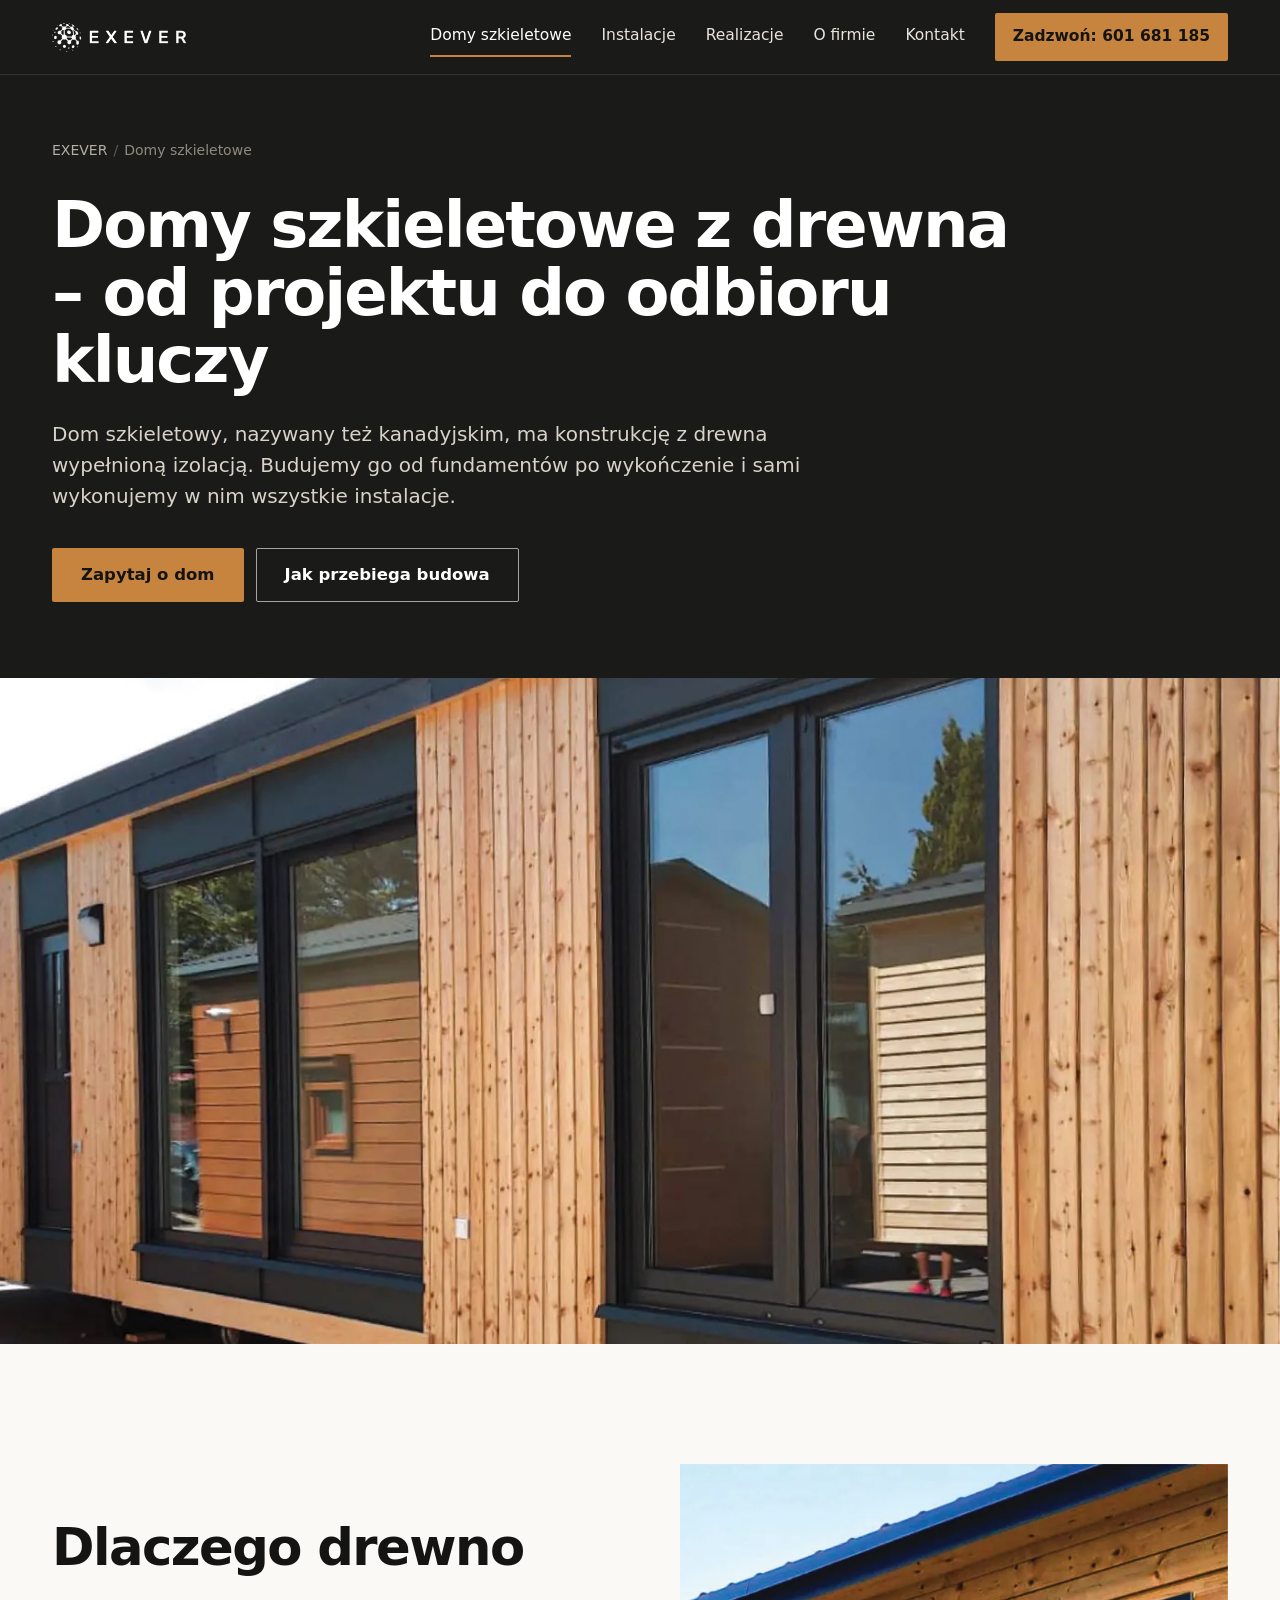
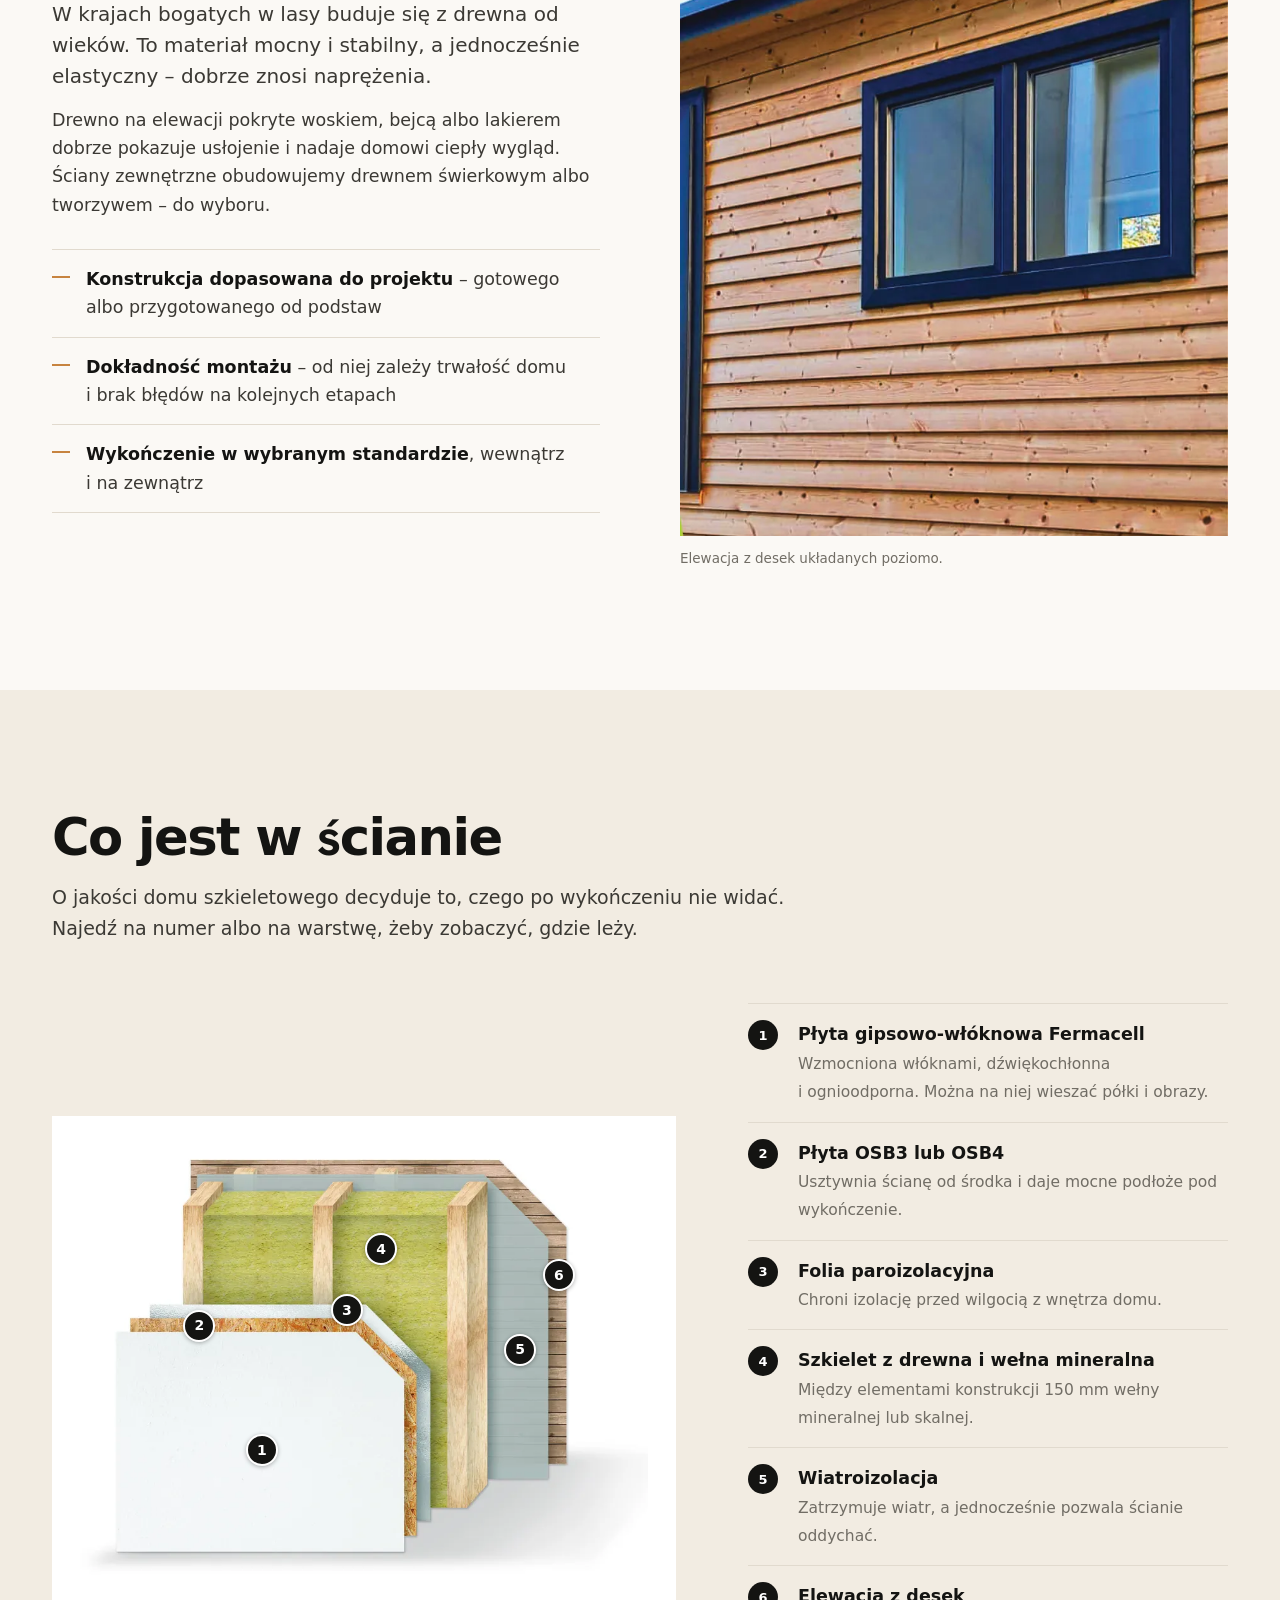
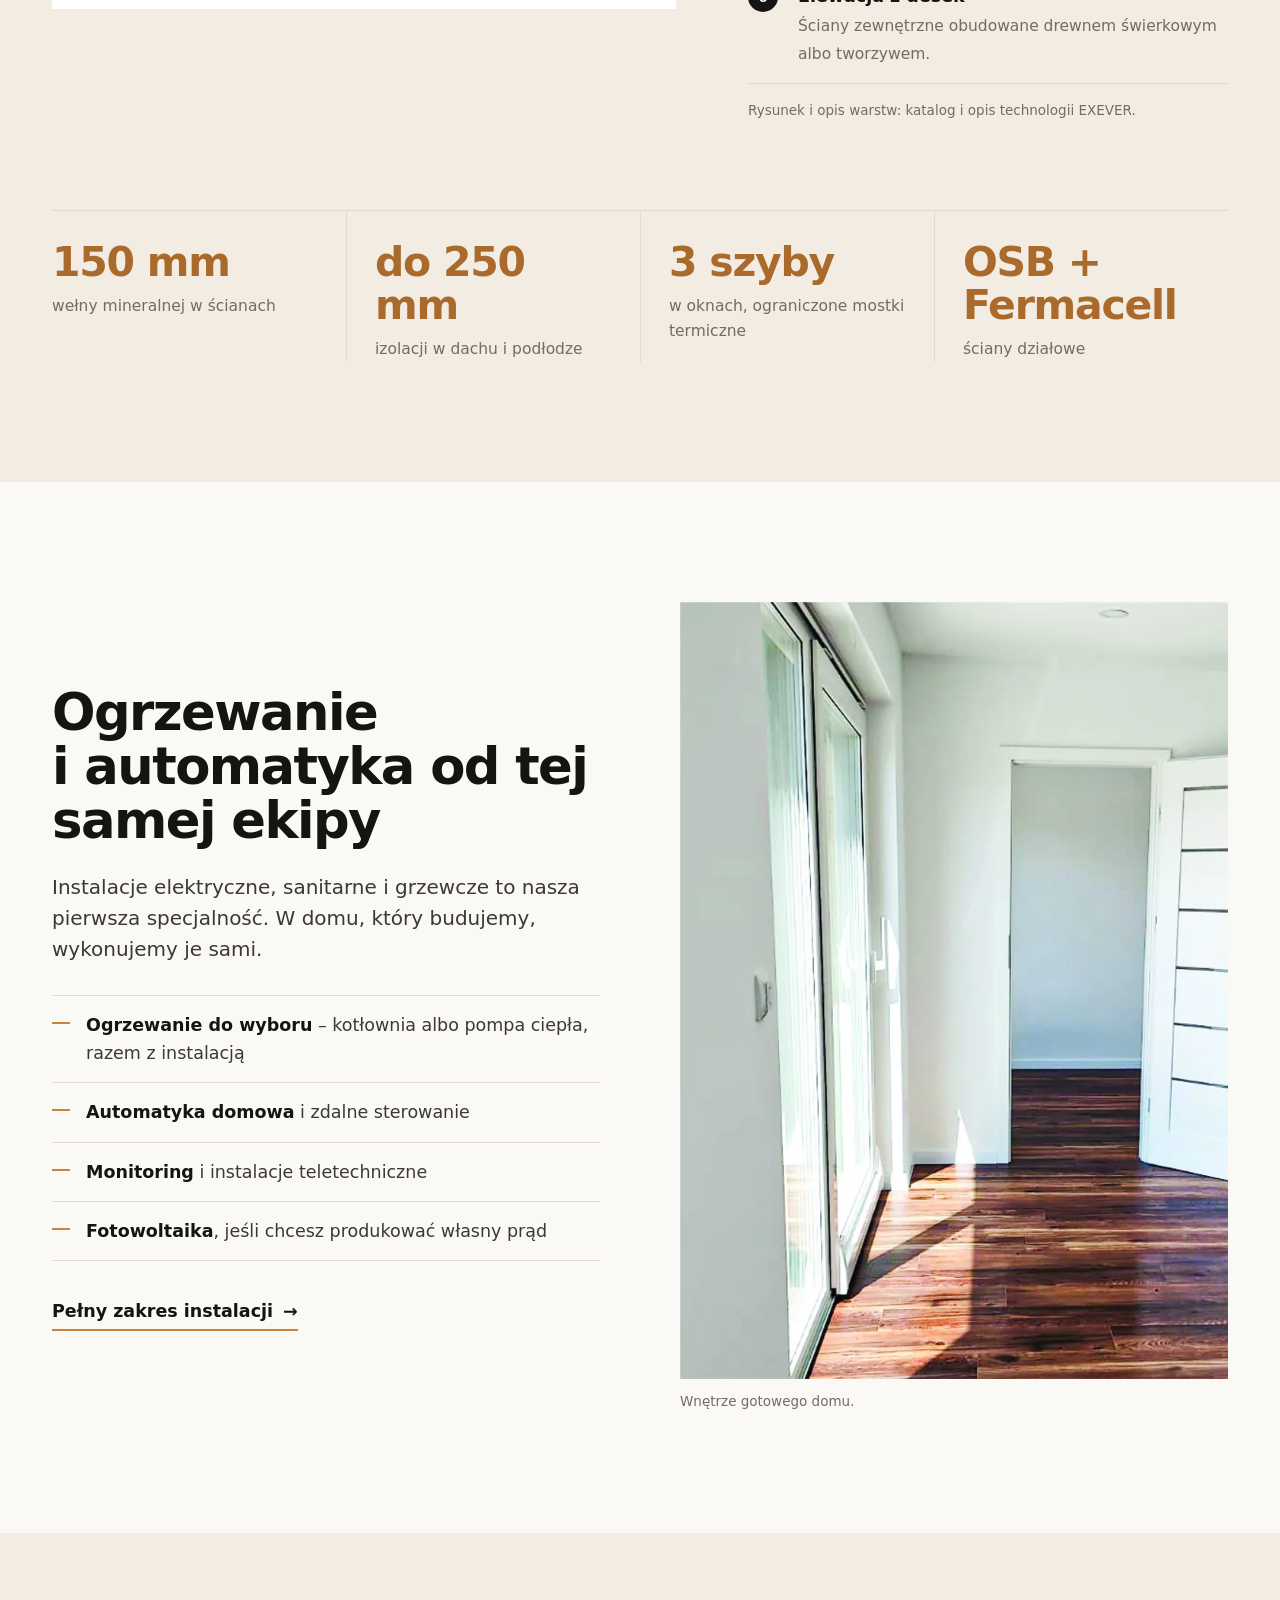
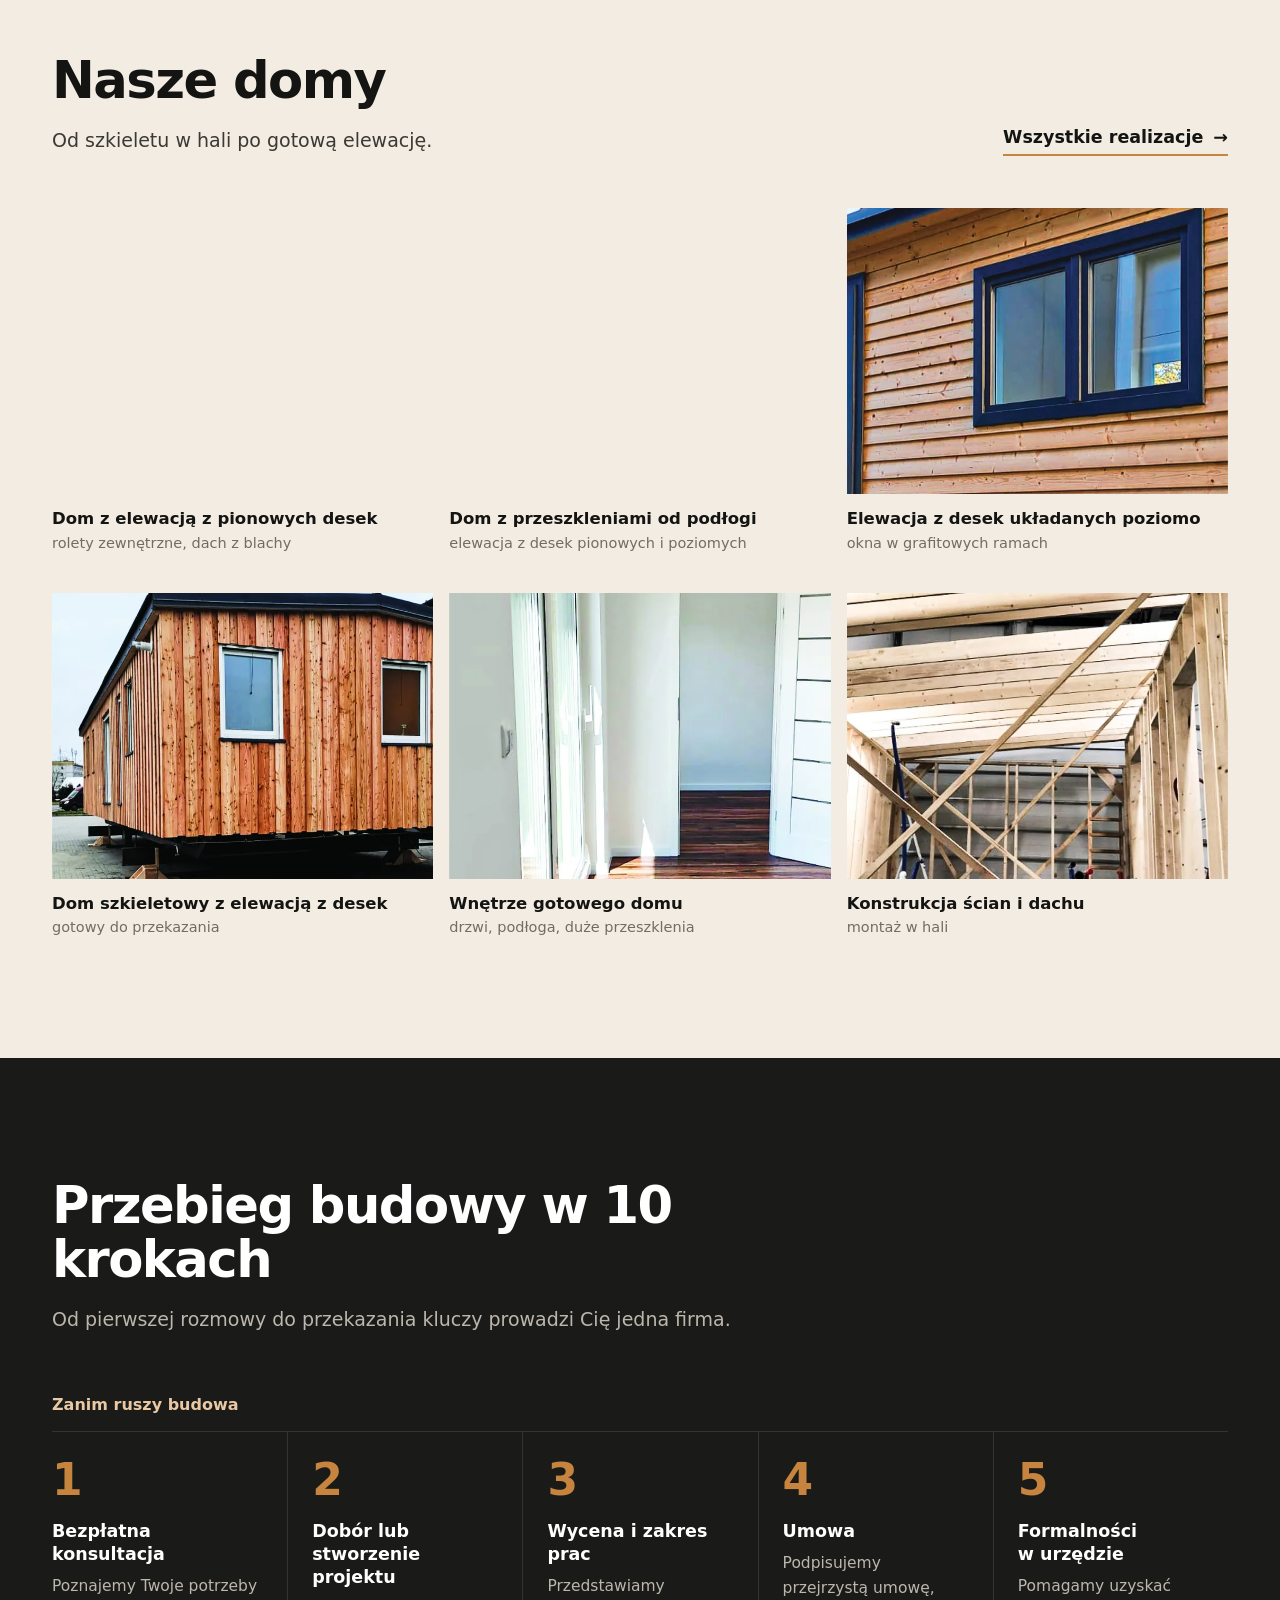
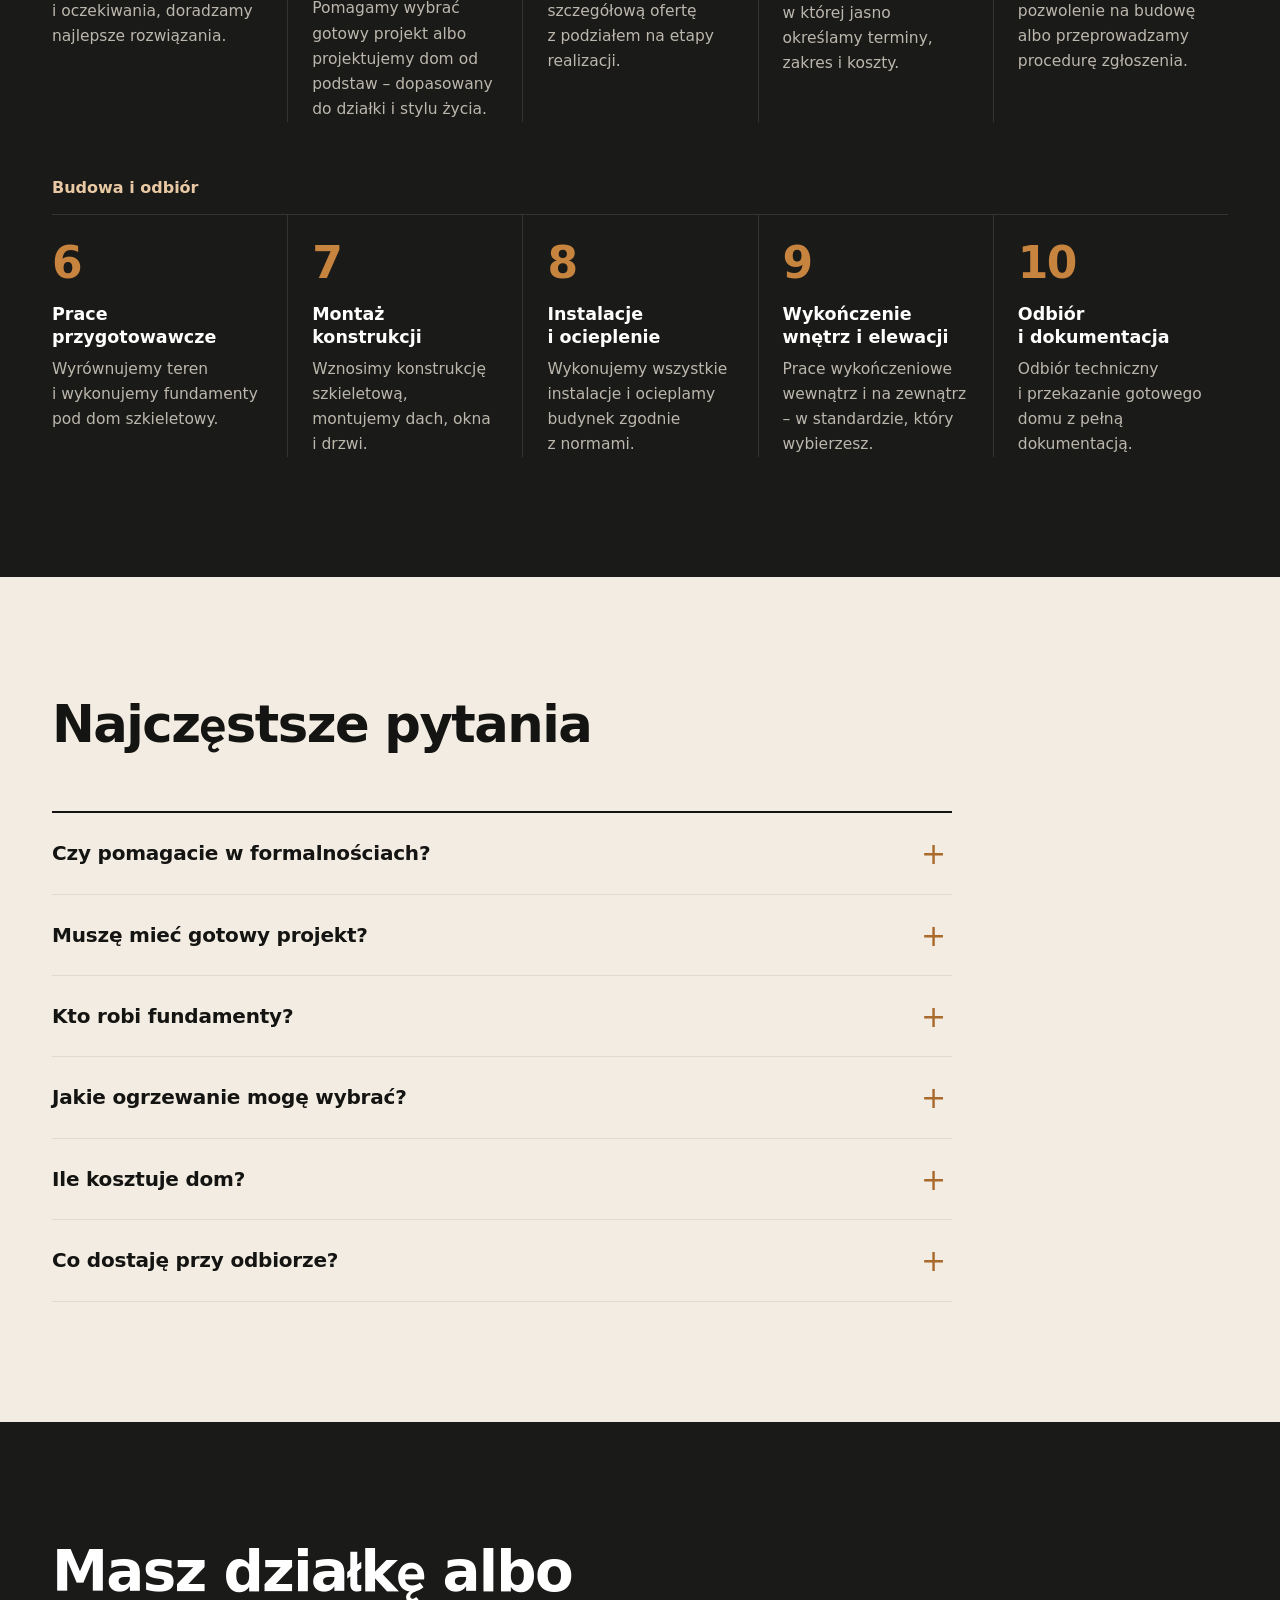
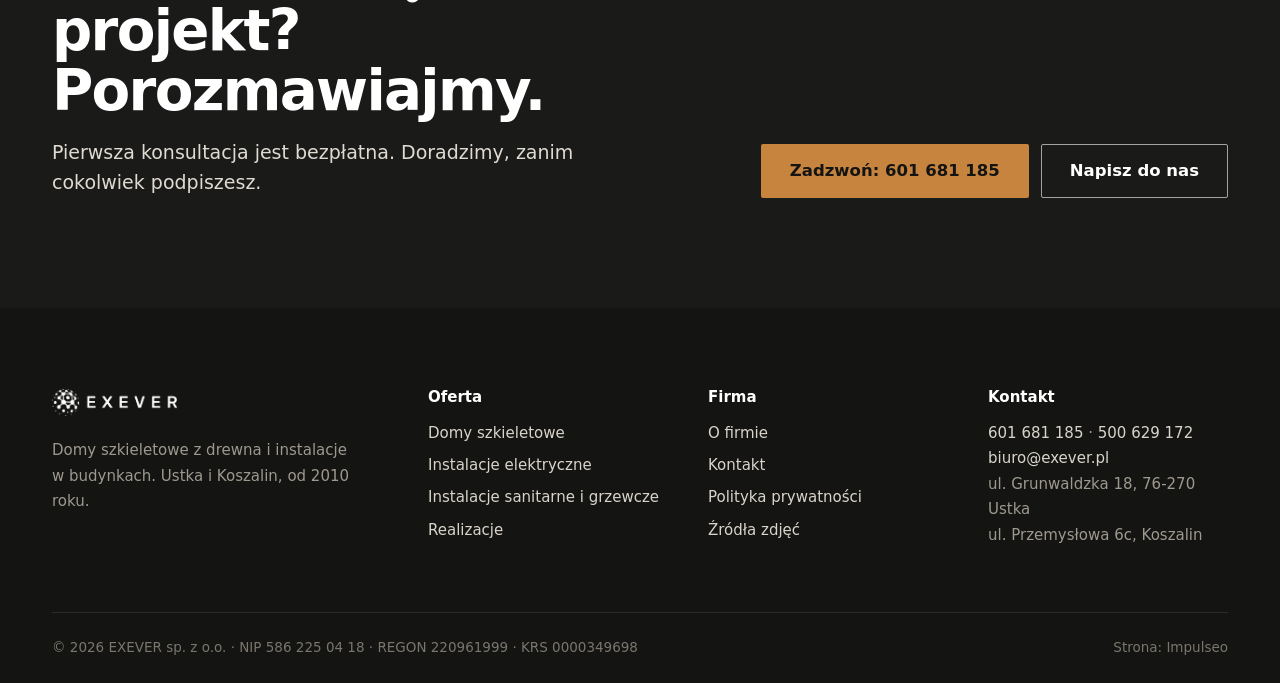
==== commit fbabce98: "EXEVER v3: nowy projekt wizualny – grafit + drewno - hero ze zdjęciem domu na całą szerokość, ciemny" ====
--- a/domy-szkieletowe/index.html
+++ b/domy-szkieletowe/index.html
@@ -8,7 +8,7 @@
 <!-- DEMO: przy wdrożeniu usunąć noindex i podmienić adresy na domenę klienta -->
 <meta name="robots" content="noindex, follow">
 <link rel="canonical" href="https://impulseo-pl.github.io/exever/domy-szkieletowe/">
-<meta name="theme-color" content="#191c18">
+<meta name="theme-color" content="#1a1a18">
 <meta name="format-detection" content="telephone=no">
 <meta property="og:type" content="website">
 <meta property="og:locale" content="pl_PL">
@@ -24,8 +24,8 @@
 <link rel="icon" href="../favicon.svg" type="image/svg+xml">
 <link rel="apple-touch-icon" href="../apple-touch-icon.png">
 <link rel="manifest" href="../site.webmanifest">
-<link rel="preload" href="../fonts/onest-latin-400-normal.woff2" as="font" type="font/woff2" crossorigin>
-<link rel="preload" href="../fonts/onest-latin-600-normal.woff2" as="font" type="font/woff2" crossorigin>
+<link rel="preload" href="../fonts/hanken-grotesk-latin-400-normal.woff2" as="font" type="font/woff2" crossorigin>
+<link rel="preload" href="../fonts/hanken-grotesk-latin-700-normal.woff2" as="font" type="font/woff2" crossorigin>
 <link rel="preload" as="image" href="../img/dom-dlugi-1400.webp" imagesrcset="../img/dom-dlugi-720.webp 720w, ../img/dom-dlugi-1400.webp 1400w, ../img/dom-dlugi-1559.webp 1559w" imagesizes="100vw" fetchpriority="high">
 <link rel="stylesheet" href="../assets/styles.css">
 <script type="application/ld+json">
@@ -123,7 +123,7 @@
 <a class="skip" href="#tresc">Przejdź do treści</a>
 <header class="site-head">
   <div class="wrap head-in">
-    <a class="brand" href="../" aria-label="EXEVER – strona główna"><img src="../img/logo.png" width="535" height="120" alt="EXEVER"></a>
+    <a class="brand" href="../" aria-label="EXEVER – strona główna"><img src="../img/logo-biale.png" width="535" height="120" alt="EXEVER"></a>
     <button class="menu-btn" type="button" aria-expanded="false" aria-controls="menu">Menu</button>
     <nav class="menu" id="menu" aria-label="Menu główne">
       <a href="../domy-szkieletowe/" aria-current="page">Domy szkieletowe</a>
@@ -249,7 +249,7 @@
   </div>
 </section>
 
-<section class="sec" id="przebieg">
+<section class="sec sec-dark" id="przebieg">
   <div class="wrap">
     <div class="sec-head">
       <h2>Przebieg budowy w&nbsp;10 krokach</h2>
@@ -295,6 +295,7 @@
 </section>
 
 <section class="cta">
+  <img src="../img/dom-narozny-1400.webp" srcset="../img/dom-narozny-720.webp 720w, ../img/dom-narozny-1400.webp 1400w, ../img/dom-narozny-1449.webp 1449w" sizes="100vw" width="1400" height="1778" alt="" loading="lazy" decoding="async" class="cta-bg">
   <div class="wrap">
     <div>
       <h2>Masz działkę albo projekt? Porozmawiajmy.</h2>
--- a/assets/styles.css
+++ b/assets/styles.css
@@ -1,360 +1,380 @@
-/* EXEVER – demo v2 (Impulseo) */
-@font-face{font-family:Onest;font-style:normal;font-weight:400;font-display:swap;src:url(../fonts/onest-latin-400-normal.woff2) format("woff2");unicode-range:U+0000-00FF,U+0131,U+0152-0153,U+02BB-02BC,U+02C6,U+02DA,U+02DC,U+0304,U+0308,U+0329,U+2000-206F,U+20AC,U+2122,U+2191,U+2193,U+2212,U+2215,U+FEFF,U+FFFD}
-@font-face{font-family:Onest;font-style:normal;font-weight:400;font-display:swap;src:url(../fonts/onest-latin-ext-400-normal.woff2) format("woff2");unicode-range:U+0100-02BA,U+02BD-02C5,U+02C7-02CC,U+02CE-02D7,U+02DD-02FF,U+0304,U+0308,U+0329,U+1D00-1DBF,U+1E00-1E9F,U+1EF2-1EFF,U+2020,U+20A0-20AB,U+20AD-20C0,U+2113,U+2C60-2C7F,U+A720-A7FF}
-@font-face{font-family:Onest;font-style:normal;font-weight:500;font-display:swap;src:url(../fonts/onest-latin-500-normal.woff2) format("woff2");unicode-range:U+0000-00FF,U+0131,U+0152-0153,U+02BB-02BC,U+02C6,U+02DA,U+02DC,U+0304,U+0308,U+0329,U+2000-206F,U+20AC,U+2122,U+2191,U+2193,U+2212,U+2215,U+FEFF,U+FFFD}
-@font-face{font-family:Onest;font-style:normal;font-weight:500;font-display:swap;src:url(../fonts/onest-latin-ext-500-normal.woff2) format("woff2");unicode-range:U+0100-02BA,U+02BD-02C5,U+02C7-02CC,U+02CE-02D7,U+02DD-02FF,U+0304,U+0308,U+0329,U+1D00-1DBF,U+1E00-1E9F,U+1EF2-1EFF,U+2020,U+20A0-20AB,U+20AD-20C0,U+2113,U+2C60-2C7F,U+A720-A7FF}
-@font-face{font-family:Onest;font-style:normal;font-weight:600;font-display:swap;src:url(../fonts/onest-latin-600-normal.woff2) format("woff2");unicode-range:U+0000-00FF,U+0131,U+0152-0153,U+02BB-02BC,U+02C6,U+02DA,U+02DC,U+0304,U+0308,U+0329,U+2000-206F,U+20AC,U+2122,U+2191,U+2193,U+2212,U+2215,U+FEFF,U+FFFD}
-@font-face{font-family:Onest;font-style:normal;font-weight:600;font-display:swap;src:url(../fonts/onest-latin-ext-600-normal.woff2) format("woff2");unicode-range:U+0100-02BA,U+02BD-02C5,U+02C7-02CC,U+02CE-02D7,U+02DD-02FF,U+0304,U+0308,U+0329,U+1D00-1DBF,U+1E00-1E9F,U+1EF2-1EFF,U+2020,U+20A0-20AB,U+20AD-20C0,U+2113,U+2C60-2C7F,U+A720-A7FF}
-@font-face{font-family:Onest;font-style:normal;font-weight:700;font-display:swap;src:url(../fonts/onest-latin-700-normal.woff2) format("woff2");unicode-range:U+0000-00FF,U+0131,U+0152-0153,U+02BB-02BC,U+02C6,U+02DA,U+02DC,U+0304,U+0308,U+0329,U+2000-206F,U+20AC,U+2122,U+2191,U+2193,U+2212,U+2215,U+FEFF,U+FFFD}
-@font-face{font-family:Onest;font-style:normal;font-weight:700;font-display:swap;src:url(../fonts/onest-latin-ext-700-normal.woff2) format("woff2");unicode-range:U+0100-02BA,U+02BD-02C5,U+02C7-02CC,U+02CE-02D7,U+02DD-02FF,U+0304,U+0308,U+0329,U+1D00-1DBF,U+1E00-1E9F,U+1EF2-1EFF,U+2020,U+20A0-20AB,U+20AD-20C0,U+2113,U+2C60-2C7F,U+A720-A7FF}
+/* EXEVER – demo v3 (Impulseo): grafit + drewno */
+@font-face{font-family:Hanken;font-style:normal;font-weight:400;font-display:swap;src:url(../fonts/hanken-grotesk-latin-400-normal.woff2) format("woff2");unicode-range:U+0000-00FF,U+0131,U+0152-0153,U+02BB-02BC,U+02C6,U+02DA,U+02DC,U+0304,U+0308,U+0329,U+2000-206F,U+20AC,U+2122,U+2191,U+2193,U+2212,U+2215,U+FEFF,U+FFFD}
+@font-face{font-family:Hanken;font-style:normal;font-weight:400;font-display:swap;src:url(../fonts/hanken-grotesk-latin-ext-400-normal.woff2) format("woff2");unicode-range:U+0100-02BA,U+02BD-02C5,U+02C7-02CC,U+02CE-02D7,U+02DD-02FF,U+0304,U+0308,U+0329,U+1D00-1DBF,U+1E00-1E9F,U+1EF2-1EFF,U+2020,U+20A0-20AB,U+20AD-20C0,U+2113,U+2C60-2C7F,U+A720-A7FF}
+@font-face{font-family:Hanken;font-style:normal;font-weight:500;font-display:swap;src:url(../fonts/hanken-grotesk-latin-500-normal.woff2) format("woff2");unicode-range:U+0000-00FF,U+0131,U+0152-0153,U+02BB-02BC,U+02C6,U+02DA,U+02DC,U+0304,U+0308,U+0329,U+2000-206F,U+20AC,U+2122,U+2191,U+2193,U+2212,U+2215,U+FEFF,U+FFFD}
+@font-face{font-family:Hanken;font-style:normal;font-weight:500;font-display:swap;src:url(../fonts/hanken-grotesk-latin-ext-500-normal.woff2) format("woff2");unicode-range:U+0100-02BA,U+02BD-02C5,U+02C7-02CC,U+02CE-02D7,U+02DD-02FF,U+0304,U+0308,U+0329,U+1D00-1DBF,U+1E00-1E9F,U+1EF2-1EFF,U+2020,U+20A0-20AB,U+20AD-20C0,U+2113,U+2C60-2C7F,U+A720-A7FF}
+@font-face{font-family:Hanken;font-style:normal;font-weight:600;font-display:swap;src:url(../fonts/hanken-grotesk-latin-600-normal.woff2) format("woff2");unicode-range:U+0000-00FF,U+0131,U+0152-0153,U+02BB-02BC,U+02C6,U+02DA,U+02DC,U+0304,U+0308,U+0329,U+2000-206F,U+20AC,U+2122,U+2191,U+2193,U+2212,U+2215,U+FEFF,U+FFFD}
+@font-face{font-family:Hanken;font-style:normal;font-weight:600;font-display:swap;src:url(../fonts/hanken-grotesk-latin-ext-600-normal.woff2) format("woff2");unicode-range:U+0100-02BA,U+02BD-02C5,U+02C7-02CC,U+02CE-02D7,U+02DD-02FF,U+0304,U+0308,U+0329,U+1D00-1DBF,U+1E00-1E9F,U+1EF2-1EFF,U+2020,U+20A0-20AB,U+20AD-20C0,U+2113,U+2C60-2C7F,U+A720-A7FF}
+@font-face{font-family:Hanken;font-style:normal;font-weight:700;font-display:swap;src:url(../fonts/hanken-grotesk-latin-700-normal.woff2) format("woff2");unicode-range:U+0000-00FF,U+0131,U+0152-0153,U+02BB-02BC,U+02C6,U+02DA,U+02DC,U+0304,U+0308,U+0329,U+2000-206F,U+20AC,U+2122,U+2191,U+2193,U+2212,U+2215,U+FEFF,U+FFFD}
+@font-face{font-family:Hanken;font-style:normal;font-weight:700;font-display:swap;src:url(../fonts/hanken-grotesk-latin-ext-700-normal.woff2) format("woff2");unicode-range:U+0100-02BA,U+02BD-02C5,U+02C7-02CC,U+02CE-02D7,U+02DD-02FF,U+0304,U+0308,U+0329,U+1D00-1DBF,U+1E00-1E9F,U+1EF2-1EFF,U+2020,U+20A0-20AB,U+20AD-20C0,U+2113,U+2C60-2C7F,U+A720-A7FF}
 
 :root{
-  --ink:#171915;--text:#34372f;--muted:#666a61;--line:#dedbd3;--line-2:#ebe8e1;
-  --paper:#fff;--sand:#f4f2ed;--wood:#c8854a;
-  --green:#1e5b3a;--green-d:#15432a;--green-l:#e7efe9;
-  --dark:#191c18;--dark-2:#242822;
-  --wrap:1200px;--r:4px;
+  --ink:#141412;--text:#3b3934;--muted:#716d65;--line:#e1dace;--line-2:#ece6dc;
+  --paper:#fbf9f5;--linen:#f2ece2;--white:#fff;
+  --wood:#c7843f;--wood-d:#a96a2c;--wood-l:#e9c9a3;
+  --char:#1a1a18;--char-2:#242421;--char-line:#353430;--on-dark:#bcb7ad;
+  --wrap:1240px;--r:2px;
 }
 *,*::before,*::after{box-sizing:border-box}
 html{-webkit-text-size-adjust:100%;scroll-behavior:smooth;scroll-padding-top:84px}
-body{margin:0;font:400 17px/1.6 Onest,system-ui,-apple-system,"Segoe UI",sans-serif;color:var(--text);background:var(--paper);-webkit-font-smoothing:antialiased}
+body{margin:0;font:400 17.5px/1.62 Hanken,system-ui,-apple-system,"Segoe UI",sans-serif;color:var(--text);background:var(--paper);-webkit-font-smoothing:antialiased}
 img{display:block;max-width:100%;height:auto}
-a{color:var(--green)}
-a:hover{color:var(--green-d)}
-h1,h2,h3,h4{color:var(--ink);font-weight:600;line-height:1.15;margin:0;letter-spacing:-.015em}
-h1{font-size:clamp(34px,4.6vw,58px);letter-spacing:-.025em}
-h2{font-size:clamp(28px,3.2vw,40px)}
-h3{font-size:21px;line-height:1.3}
+a{color:var(--wood-d)}
+a:hover{color:var(--ink)}
+h1,h2,h3,h4{color:var(--ink);font-weight:700;line-height:1.06;margin:0;letter-spacing:-.03em}
+h1{font-size:clamp(40px,6vw,84px)}
+h2{font-size:clamp(32px,4vw,54px)}
+h3{font-size:22px;line-height:1.25;letter-spacing:-.015em}
 p{margin:0}
 p+p{margin-top:14px}
 ul,ol{margin:0;padding:0}
-.wrap{width:100%;max-width:var(--wrap);margin:0 auto;padding:0 28px}
-.skip{position:absolute;left:-9999px;top:0;background:var(--ink);color:#fff;padding:10px 16px;z-index:99}
+.wrap{width:100%;max-width:var(--wrap);margin:0 auto;padding:0 32px}
+.skip{position:absolute;left:-9999px;top:0;background:var(--wood);color:var(--ink);padding:10px 16px;z-index:99}
 .skip:focus{left:12px;top:12px}
-:focus-visible{outline:2px solid var(--green);outline-offset:3px}
+:focus-visible{outline:2px solid var(--wood);outline-offset:3px}
 
 /* header */
-.site-head{position:sticky;top:0;z-index:50;background:rgba(255,255,255,.97);border-bottom:1px solid var(--line-2)}
-.head-in{display:flex;align-items:center;gap:32px;height:76px}
+.site-head{position:sticky;top:0;z-index:50;background:var(--char);border-bottom:1px solid var(--char-line)}
+.head-in{display:flex;align-items:center;gap:32px;height:74px}
 .brand{display:flex;align-items:center;flex:none}
-.brand img{height:34px;width:auto}
+.brand img{height:30px;width:auto}
 .menu{display:flex;align-items:center;gap:30px;margin-left:auto}
-.menu a{color:var(--ink);text-decoration:none;font-size:15.5px;font-weight:500;padding:6px 0;border-bottom:2px solid transparent}
-.menu a:hover,.menu a[aria-current=page]{border-bottom-color:var(--green)}
-.menu .head-tel{background:var(--green);color:#fff;padding:10px 18px;border-radius:var(--r);border:0;font-weight:600}
-.menu .head-tel:hover{background:var(--green-d);color:#fff}
-.menu-btn{display:none;margin-left:auto;background:none;border:1px solid var(--line);border-radius:var(--r);font:inherit;font-size:15px;font-weight:500;padding:8px 14px;color:var(--ink);cursor:pointer}
+.menu a{color:#e9e5dd;text-decoration:none;font-size:15.5px;font-weight:500;padding:6px 0;border-bottom:2px solid transparent}
+.menu a:hover{color:#fff}
+.menu a[aria-current=page]{color:#fff;border-bottom-color:var(--wood)}
+.menu .head-tel{background:var(--wood);color:var(--ink);padding:11px 18px;border-radius:var(--r);border:0;font-weight:600}
+.menu .head-tel:hover{background:var(--wood-l);color:var(--ink)}
+.menu-btn{display:none;margin-left:auto;background:none;border:1px solid #4a4944;border-radius:var(--r);font:inherit;font-size:15px;font-weight:500;padding:8px 14px;color:#fff;cursor:pointer}
 
 /* buttons */
-.btn{display:inline-flex;align-items:center;justify-content:center;gap:8px;min-height:50px;padding:0 24px;border-radius:var(--r);font-weight:600;font-size:16px;text-decoration:none;border:1.5px solid transparent;cursor:pointer;font-family:inherit;transition:background .15s,color .15s,border-color .15s}
-.btn-main{background:var(--green);color:#fff}
-.btn-main:hover{background:var(--green-d);color:#fff}
+.btn{display:inline-flex;align-items:center;justify-content:center;gap:8px;min-height:54px;padding:0 28px;border-radius:var(--r);font-weight:600;font-size:16.5px;text-decoration:none;border:1.5px solid transparent;cursor:pointer;font-family:inherit;transition:background .15s,color .15s,border-color .15s}
+.btn-main{background:var(--wood);color:var(--ink)}
+.btn-main:hover{background:var(--ink);color:#fff}
 .btn-sec{border-color:var(--ink);color:var(--ink);background:transparent}
 .btn-sec:hover{background:var(--ink);color:#fff}
-.btn-light{background:#fff;color:var(--ink)}
-.btn-light:hover{background:var(--sand);color:var(--ink)}
-.btn-ghost{border-color:rgba(255,255,255,.55);color:#fff}
+.btn-light{background:var(--wood);color:var(--ink)}
+.btn-light:hover{background:#fff;color:var(--ink)}
+.btn-ghost{border-color:rgba(255,255,255,.6);color:#fff}
 .btn-ghost:hover{background:#fff;color:var(--ink)}
-.actions{display:flex;flex-wrap:wrap;gap:12px;margin-top:32px}
-.more{font-weight:600;text-decoration:none;display:inline-flex;gap:8px;align-items:center}
+.sec-dark .btn-sec,.hero .btn-sec,.phero .btn-sec{border-color:rgba(255,255,255,.6);color:#fff}
+.sec-dark .btn-sec:hover,.hero .btn-sec:hover,.phero .btn-sec:hover{background:#fff;color:var(--ink)}
+.sec-dark .btn-main:hover,.hero .btn-main:hover,.phero .btn-main:hover{background:#fff}
+.actions{display:flex;flex-wrap:wrap;gap:12px;margin-top:36px}
+.more{font-weight:600;text-decoration:none;display:inline-flex;gap:10px;align-items:center;color:var(--ink);border-bottom:2px solid var(--wood);padding-bottom:3px}
 .more::after{content:"→";transition:transform .15s}
+.more:hover{color:var(--wood-d)}
 .more:hover::after{transform:translateX(3px)}
 
 /* sections */
-.sec{padding:104px 0}
-.sec-sand{background:var(--sand)}
-.sec-dark{background:var(--dark);color:#c9ccc4}
+.sec{padding:120px 0}
+.sec-sand{background:var(--linen)}
+.sec-dark{background:var(--char);color:var(--on-dark)}
 .sec-dark h2,.sec-dark h3{color:#fff}
 .sec-dark a{color:#fff}
-.kicker{font-size:14px;font-weight:600;color:var(--green);margin-bottom:14px}
-.sec-dark .kicker{color:#9fc4ad}
-.lead{font-size:19px;line-height:1.6;color:var(--text)}
-.sec-head{max-width:760px;margin-bottom:52px}
-.sec-head p{margin-top:16px;font-size:18px}
-.sec-head-row{display:flex;justify-content:space-between;align-items:flex-end;gap:32px;margin-bottom:44px}
+.sec-dark .more{color:#fff}
+.kicker{font-size:15px;font-weight:600;color:var(--wood-d);margin-bottom:18px;display:flex;align-items:center;gap:12px}
+.kicker::before{content:"";width:28px;height:2px;background:var(--wood)}
+.sec-dark .kicker{color:var(--wood-l)}
+.lead{font-size:20px;line-height:1.55;color:var(--text)}
+.sec-dark .lead{color:#d8d3c9}
+.sec-head{max-width:800px;margin-bottom:60px}
+.sec-head p{margin-top:18px;font-size:19px}
+.sec-head-row{display:flex;justify-content:space-between;align-items:flex-end;gap:32px;margin-bottom:52px}
 .sec-head-row .sec-head{margin-bottom:0}
 
-/* hero */
-.hero{display:grid;grid-template-columns:minmax(0,1fr) minmax(0,1.05fr);min-height:calc(100vh - 76px);max-height:860px}
-.hero-txt{display:flex;flex-direction:column;justify-content:center;padding:72px 64px 72px max(28px,calc((100vw - var(--wrap))/2 + 28px))}
-.hero-txt .lead{margin-top:24px;max-width:540px}
-.hero-meta{display:flex;flex-wrap:wrap;gap:8px 28px;margin-top:44px;padding-top:24px;border-top:1px solid var(--line);font-size:15px;color:var(--muted)}
-.hero-meta b{display:block;color:var(--ink);font-weight:600;font-size:16px}
-.hero-img{position:relative;overflow:hidden;background:var(--sand)}
-.hero-img img{width:100%;height:100%;object-fit:cover}
-.cap{position:absolute;right:0;bottom:0;background:rgba(255,255,255,.92);color:var(--muted);font-size:12.5px;padding:5px 10px}
-
-/* page hero (subpages) */
-.phero{padding:56px 0 64px;border-bottom:1px solid var(--line-2)}
-.phero h1{max-width:900px;font-size:clamp(32px,4vw,52px)}
-.phero .lead{margin-top:20px;max-width:720px}
-.crumbs ol{list-style:none;display:flex;flex-wrap:wrap;gap:6px;font-size:14px;color:var(--muted);margin-bottom:28px}
-.crumbs li+li::before{content:"/";margin-right:6px;color:#b5b2aa}
-.crumbs a{color:var(--muted);text-decoration:none}
-.crumbs a:hover{color:var(--green)}
-.wide-img{margin-top:0}
-.wide-img img{width:100%;height:clamp(280px,48vw,620px);object-fit:cover}
-
-/* two doors */
-.doors{display:grid;grid-template-columns:1fr 1fr;gap:28px}
-.door{display:flex;flex-direction:column;text-decoration:none;color:inherit;background:#fff;border:1px solid var(--line);border-radius:var(--r);overflow:hidden;transition:border-color .15s}
-.door:hover{border-color:var(--ink);color:inherit}
-.door-img{aspect-ratio:16/10;overflow:hidden;background:var(--sand)}
-.door-img img{width:100%;height:100%;object-fit:cover;transition:transform .5s}
-.door:hover .door-img img{transform:scale(1.03)}
-.door-body{padding:30px 32px 32px;display:flex;flex-direction:column;flex:1}
-.door-body p{margin-top:12px}
-.door-body ul{list-style:none;margin:20px 0 26px;display:grid;gap:8px}
-.door-body li{padding-left:20px;position:relative}
-.door-body li::before{content:"";position:absolute;left:0;top:.72em;width:8px;height:2px;background:var(--green)}
-.door-body .more{margin-top:auto;color:var(--green)}
-
-/* split rows */
-.split{display:grid;grid-template-columns:1fr 1fr;gap:72px;align-items:center}
-.split+.split{margin-top:96px}
+/* hero – zdjęcie na całą szerokość */
+.hero{position:relative;min-height:calc(100vh - 74px);max-height:920px;display:flex;align-items:flex-end;background:var(--char);overflow:hidden}
+.hero-img{position:absolute;inset:0}
+.hero-img img{width:100%;height:100%;object-fit:cover;object-position:50% 45%}
+.hero-img::after{content:"";position:absolute;inset:0;background:linear-gradient(180deg,rgba(20,20,18,.35) 0%,rgba(20,20,18,.5) 40%,rgba(20,20,18,.78) 70%,rgba(20,20,18,.94) 100%)}
+.hero-txt{position:relative;z-index:2;width:100%;max-width:var(--wrap);margin:0 auto;padding:120px 32px 56px;color:#e6e1d8}
+.hero-txt h1{color:#fff;max-width:980px}
+.hero-txt .lead{margin-top:26px;max-width:640px;color:#e6e1d8}
+.hero-meta{display:grid;grid-template-columns:repeat(3,auto);justify-content:start;gap:12px 64px;margin-top:56px;padding-top:26px;border-top:1px solid rgba(255,255,255,.22);font-size:15px;color:#c9c4ba}
+.hero-meta b{display:block;color:#fff;font-weight:600;font-size:17px}
+.cap{position:absolute;right:0;bottom:0;background:rgba(0,0,0,.55);color:#ddd;font-size:12.5px;padding:5px 10px}
+
+/* page hero (podstrony) – ciemny pas */
+.phero{background:var(--char);color:var(--on-dark);padding:64px 0 76px}
+.phero h1{color:#fff;max-width:1000px;font-size:clamp(38px,5vw,70px)}
+.phero .lead{margin-top:24px;max-width:760px;color:#d8d3c9}
+.crumbs ol{list-style:none;display:flex;flex-wrap:wrap;gap:6px;font-size:14px;color:#8f8a80;margin-bottom:30px}
+.crumbs li+li::before{content:"/";margin-right:6px;color:#5f5b54}
+.crumbs a{color:#b3aea4;text-decoration:none}
+.crumbs a:hover{color:#fff}
+.doc .crumbs ol{color:var(--muted)}
+.doc .crumbs a{color:var(--muted)}
+.wide-img img{width:100%;height:clamp(300px,52vw,700px);object-fit:cover}
+
+/* dwie ścieżki */
+.doors{display:grid;grid-template-columns:1fr 1fr;gap:40px}
+.door{display:flex;flex-direction:column;text-decoration:none;color:inherit}
+.door:hover{color:inherit}
+.door-img{aspect-ratio:4/3;overflow:hidden;background:var(--linen)}
+.door-img img{width:100%;height:100%;object-fit:cover;transition:transform .6s}
+.door:hover .door-img img{transform:scale(1.04)}
+.door-body{padding:30px 0 0;display:flex;flex-direction:column;flex:1}
+.door-body h3{font-size:clamp(26px,2.4vw,34px);letter-spacing:-.025em}
+.door-body p{margin-top:14px;font-size:18px}
+.door-body ul{list-style:none;margin:22px 0 28px;border-top:1px solid var(--line)}
+.door-body li{padding:12px 0;border-bottom:1px solid var(--line)}
+.door-body .more{margin-top:auto;align-self:flex-start}
+
+/* split */
+.split{display:grid;grid-template-columns:1fr 1fr;gap:80px;align-items:center}
+.split+.split{margin-top:110px}
 .split.rev .split-img{order:2}
 .split-img{position:relative}
-.split-img img{width:100%;border-radius:var(--r)}
-.split-img .pair{display:grid;grid-template-columns:1.25fr 1fr;gap:14px}
-.split-img .pair img{height:100%;object-fit:cover;aspect-ratio:3/4}
-.split-txt h2{margin-bottom:20px}
+.split-img img{width:100%}
+.split-img .pair{display:grid;grid-template-columns:1.25fr 1fr;gap:12px;align-items:end}
+.split-img .pair img{object-fit:cover;aspect-ratio:3/4}
+.split-img .pair img+img{aspect-ratio:3/3.4}
+.split-txt h2{margin-bottom:24px}
 .split-txt .lead{margin-bottom:6px}
-.figcap{font-size:13px;color:var(--muted);margin-top:10px}
-.ticks{list-style:none;margin-top:26px;border-top:1px solid var(--line)}
-.ticks li{padding:14px 0 14px 30px;border-bottom:1px solid var(--line);position:relative}
-.ticks li::before{content:"";position:absolute;left:2px;top:21px;width:12px;height:7px;border-left:2px solid var(--green);border-bottom:2px solid var(--green);transform:rotate(-45deg)}
-.sec-dark .ticks{border-color:#343a32}
-.sec-dark .ticks li{border-color:#343a32}
-.sec-dark .ticks li::before{border-color:#9fc4ad}
+.figcap{font-size:13.5px;color:var(--muted);margin-top:12px}
+.sec-dark .figcap{color:#8f8a80}
+.ticks{list-style:none;margin-top:30px;border-top:1px solid var(--line)}
+.ticks li{padding:15px 0 15px 34px;border-bottom:1px solid var(--line);position:relative}
+.ticks li::before{content:"";position:absolute;left:0;top:26px;width:18px;height:2px;background:var(--wood)}
+.sec-dark .ticks,.sec-dark .ticks li{border-color:var(--char-line)}
 .ticks b{color:var(--ink);font-weight:600}
 .sec-dark .ticks b{color:#fff}
 
-/* wall */
-.wall{display:grid;grid-template-columns:1.3fr 1fr;gap:64px;align-items:center}
-.wall-fig{margin:0;position:relative;background:#fff;border:1px solid var(--line);border-radius:var(--r);padding:20px}
+/* ściana */
+.wall{display:grid;grid-template-columns:1.3fr 1fr;gap:72px;align-items:center}
+.wall-fig{margin:0;position:relative;background:#fff;padding:28px}
 .wall-pic{position:relative}
 .wall-pic img{width:100%}
-.pin{position:absolute;transform:translate(-50%,-50%);width:30px;height:30px;border-radius:50%;background:var(--ink);color:#fff;font-size:14px;font-weight:600;display:grid;place-items:center;border:2px solid #fff;box-shadow:0 1px 3px rgba(0,0,0,.25);cursor:default;transition:background .15s,transform .15s}
-.pin.on{background:var(--green);transform:translate(-50%,-50%) scale(1.15)}
+.pin{position:absolute;transform:translate(-50%,-50%);width:32px;height:32px;border-radius:50%;background:var(--ink);color:#fff;font-size:14px;font-weight:700;display:grid;place-items:center;border:2px solid #fff;box-shadow:0 1px 4px rgba(0,0,0,.3);transition:background .15s,transform .15s}
+.pin.on{background:var(--wood);color:var(--ink);transform:translate(-50%,-50%) scale(1.18)}
 .layers{list-style:none;counter-reset:l;border-top:1px solid var(--line)}
-.layers li{counter-increment:l;display:grid;grid-template-columns:30px 1fr;gap:16px;padding:16px 10px 16px 0;border-bottom:1px solid var(--line);cursor:default;transition:background .15s}
-.layers li::before{content:counter(l);width:28px;height:28px;border-radius:50%;border:1.5px solid var(--ink);display:grid;place-items:center;font-size:13px;font-weight:600;color:var(--ink)}
-.layers li.on::before{background:var(--green);border-color:var(--green);color:#fff}
-.layers b{display:block;color:var(--ink);font-weight:600}
+.layers li{counter-increment:l;display:grid;grid-template-columns:34px 1fr;gap:16px;padding:16px 10px 16px 0;border-bottom:1px solid var(--line);transition:background .15s}
+.layers li::before{content:counter(l);width:30px;height:30px;border-radius:50%;background:var(--ink);color:#fff;display:grid;place-items:center;font-size:13px;font-weight:700}
+.layers li.on::before{background:var(--wood);color:var(--ink)}
+.layers b{display:block;color:var(--ink);font-weight:600;font-size:17.5px}
 .layers span{font-size:15.5px;color:var(--muted)}
-.specs{display:grid;grid-template-columns:repeat(4,1fr);border-top:1px solid var(--line);border-bottom:1px solid var(--line);margin-top:72px}
-.specs div{padding:26px 24px 26px 0}
-.specs div+div{padding-left:24px;border-left:1px solid var(--line)}
-.specs b{display:block;font-size:26px;font-weight:600;color:var(--ink);letter-spacing:-.01em;line-height:1.2}
-.specs span{display:block;margin-top:6px;font-size:15px;color:var(--muted)}
+.specs{display:grid;grid-template-columns:repeat(4,1fr);margin-top:88px;border-top:1px solid var(--line)}
+.specs div{padding:30px 28px 0 0}
+.specs div+div{padding-left:28px;border-left:1px solid var(--line)}
+.specs b{display:block;font-size:clamp(30px,3.2vw,46px);font-weight:700;color:var(--wood-d);letter-spacing:-.03em;line-height:1.05}
+.specs span{display:block;margin-top:10px;font-size:15.5px;color:var(--muted)}
+.sec-dark .specs,.sec-dark .specs div+div{border-color:var(--char-line)}
+.sec-dark .specs b{color:var(--wood)}
+.sec-dark .specs span{color:var(--on-dark)}
 .src{font-size:13.5px;color:var(--muted);margin-top:16px}
 
-/* installations list */
-.inst{display:grid;grid-template-columns:repeat(3,1fr);gap:0;border-top:1px solid #343a32}
-.inst>div{padding:32px 32px 36px 0}
-.inst>div+div{padding-left:32px;border-left:1px solid #343a32}
-.inst h3{font-size:20px;margin-bottom:16px}
-.inst ul{list-style:none;display:grid;gap:9px}
-.inst li{padding-left:18px;position:relative}
-.inst li::before{content:"";position:absolute;left:0;top:.72em;width:8px;height:2px;background:#9fc4ad}
-.sec:not(.sec-dark) .inst{border-color:var(--line)}
-.sec:not(.sec-dark) .inst>div+div{border-color:var(--line)}
-.sec:not(.sec-dark) .inst li::before{background:var(--green)}
-.proj{display:grid;grid-template-columns:1.4fr 1fr 1fr;grid-template-rows:auto auto;gap:14px;margin-top:56px}
-.proj figure{margin:0;position:relative;overflow:hidden;border-radius:var(--r);background:var(--dark-2)}
+/* instalacje */
+.inst{display:grid;grid-template-columns:repeat(3,1fr);border-top:2px solid var(--ink)}
+.inst>div{padding:30px 32px 36px 0}
+.inst>div+div{padding-left:32px;border-left:1px solid var(--line)}
+.inst h3{font-size:22px;margin-bottom:18px}
+.inst ul{list-style:none;display:grid;gap:10px}
+.inst li{padding-left:22px;position:relative}
+.inst li::before{content:"";position:absolute;left:0;top:.8em;width:10px;height:2px;background:var(--wood)}
+.sec-dark .inst{border-top-color:var(--wood)}
+.sec-dark .inst>div+div{border-color:var(--char-line)}
+.proj{display:grid;grid-template-columns:1.5fr 1fr 1fr;gap:12px;margin-top:64px}
+.proj figure{margin:0;position:relative;overflow:hidden;background:var(--char-2)}
 .proj figure:first-child{grid-row:span 2}
 .proj img{width:100%;height:100%;object-fit:cover;aspect-ratio:4/3}
 .proj figure:first-child img{aspect-ratio:auto}
-.proj figcaption{position:absolute;left:0;right:0;bottom:0;padding:34px 16px 13px;font-size:14.5px;color:#fff;background:linear-gradient(transparent,rgba(0,0,0,.72));line-height:1.35}
-
-/* gallery */
-.filters{display:flex;flex-wrap:wrap;gap:8px;margin-bottom:28px}
-.filters button{font:inherit;font-size:15px;font-weight:500;padding:9px 18px;border:1px solid var(--line);background:#fff;border-radius:var(--r);cursor:pointer;color:var(--ink)}
-.filters button[aria-pressed=true]{background:var(--ink);border-color:var(--ink);color:#fff}
-.gallery{display:grid;grid-template-columns:repeat(3,1fr);gap:14px}
-.gallery a{display:block;position:relative;overflow:hidden;border-radius:var(--r);background:var(--sand);color:inherit;text-decoration:none}
-.gallery img{width:100%;aspect-ratio:4/3;object-fit:cover;transition:transform .5s}
-.gallery a:hover img{transform:scale(1.03)}
-.gallery .gcap{display:block;padding:12px 2px 4px;font-size:15px;color:var(--ink);font-weight:500;line-height:1.35}
-.gallery .gcap small{display:block;color:var(--muted);font-weight:400;font-size:13.5px;margin-top:2px}
+.proj figcaption{position:absolute;left:0;right:0;bottom:0;padding:40px 18px 15px;font-size:15px;font-weight:500;color:#fff;background:linear-gradient(transparent,rgba(0,0,0,.75));line-height:1.35}
+
+/* galeria */
+.filters{display:flex;flex-wrap:wrap;gap:0;margin-bottom:32px;border-bottom:1px solid var(--line)}
+.filters button{font:inherit;font-size:16px;font-weight:600;padding:12px 22px 14px;border:0;border-bottom:3px solid transparent;margin-bottom:-1px;background:none;cursor:pointer;color:var(--muted)}
+.filters button[aria-pressed=true]{color:var(--ink);border-bottom-color:var(--wood)}
+.gallery{display:grid;grid-template-columns:repeat(3,1fr);gap:40px 16px}
+.gallery a{display:block;position:relative;color:inherit;text-decoration:none}
+.gallery img{width:100%;aspect-ratio:4/3;object-fit:cover;transition:opacity .2s}
+.gallery a:hover img{opacity:.88}
+.gallery .gcap{display:block;padding:14px 0 0;font-size:16.5px;color:var(--ink);font-weight:600;line-height:1.35}
+.gallery .gcap small{display:block;color:var(--muted);font-weight:400;font-size:14.5px;margin-top:3px}
 .gallery [hidden]{display:none}
-.lb{position:fixed;inset:0;z-index:200;background:rgba(12,14,11,.94);display:none;align-items:center;justify-content:center;flex-direction:column;padding:56px 64px}
+.lb{position:fixed;inset:0;z-index:200;background:rgba(12,12,10,.95);display:none;align-items:center;justify-content:center;flex-direction:column;padding:56px 64px}
 .lb.open{display:flex}
 .lb img{max-width:100%;max-height:calc(100vh - 150px);object-fit:contain}
-.lb p{color:#e6e6e0;margin-top:14px;font-size:15px;text-align:center}
+.lb p{color:#e6e3dc;margin-top:14px;font-size:15px;text-align:center}
 .lb button{position:absolute;background:none;border:0;color:#fff;font-size:40px;line-height:1;cursor:pointer;padding:10px 16px;font-family:inherit}
 .lb .x{top:10px;right:14px}
 .lb .prev{left:8px;top:50%;transform:translateY(-50%)}
 .lb .next{right:8px;top:50%;transform:translateY(-50%)}
 
-/* steps */
-.steps{display:grid;grid-template-columns:1fr 1fr;gap:0 72px}
-.steps h3{font-size:17px;color:var(--muted);font-weight:600;padding-bottom:12px;border-bottom:2px solid var(--ink);margin-bottom:4px}
-.steps ol{list-style:none}
-.steps li{display:grid;grid-template-columns:44px 1fr;padding:18px 0;border-bottom:1px solid var(--line)}
-.steps li>span{font-weight:600;color:var(--green);font-size:15px;padding-top:2px}
-.steps b{display:block;color:var(--ink);font-weight:600}
-.steps p{font-size:15.5px;color:var(--muted);margin-top:4px}
-
-/* reviews */
-.reviews{display:grid;grid-template-columns:1fr 1fr;gap:28px}
-.review{margin:0;padding:36px 36px 30px;background:#fff;border:1px solid var(--line);border-radius:var(--r)}
-.stars{color:var(--wood);letter-spacing:3px;font-size:17px}
-.review blockquote{margin:14px 0 20px;font-size:22px;line-height:1.45;color:var(--ink);font-weight:500;letter-spacing:-.01em}
-.review figcaption{font-size:14.5px;color:var(--muted)}
+/* kroki – poziomo */
+.steps{display:grid;grid-template-columns:1fr;gap:56px}
+.steps h3{font-size:16px;font-weight:600;color:var(--wood-d);letter-spacing:0;margin-bottom:0;padding-bottom:16px;border-bottom:1px solid var(--line)}
+.sec-dark .steps h3{color:var(--wood-l);border-color:var(--char-line)}
+.steps ol{list-style:none;display:grid;grid-template-columns:repeat(5,1fr);gap:0}
+.steps li{padding:26px 24px 0 0}
+.steps li+li{padding-left:24px;border-left:1px solid var(--line)}
+.sec-dark .steps li+li{border-color:var(--char-line)}
+.steps li>span{display:block;font-size:44px;font-weight:700;color:var(--wood);letter-spacing:-.04em;line-height:1;margin-bottom:18px}
+.steps b{display:block;color:var(--ink);font-weight:600;font-size:17.5px;line-height:1.3}
+.sec-dark .steps b{color:#fff}
+.steps p{font-size:15.5px;color:var(--muted);margin-top:8px}
+.sec-dark .steps p{color:var(--on-dark)}
+
+/* opinie */
+.reviews{display:grid;grid-template-columns:1fr 1fr;gap:64px}
+.review{margin:0;padding:0 0 0 32px;border-left:3px solid var(--wood)}
+.stars{color:var(--wood);letter-spacing:3px;font-size:18px}
+.review blockquote{margin:16px 0 20px;font-size:clamp(22px,2.2vw,30px);line-height:1.3;color:var(--ink);font-weight:600;letter-spacing:-.02em}
+.review figcaption{font-size:15px;color:var(--muted)}
 .review figcaption a{color:var(--muted)}
 
-/* people / about */
-.people{display:grid;grid-template-columns:repeat(2,1fr);gap:0;border-top:1px solid var(--line)}
+/* o firmie */
+.people{display:grid;grid-template-columns:repeat(2,1fr);border-top:2px solid var(--ink)}
 .people>div{padding:24px 24px 24px 0;border-bottom:1px solid var(--line)}
 .people>div+div{padding-left:24px;border-left:1px solid var(--line)}
-.people b{display:block;font-size:19px;color:var(--ink);font-weight:600}
-.people span{color:var(--muted);font-size:15px}
-.facts{width:100%;border-collapse:collapse;font-size:16px}
-.facts th,.facts td{text-align:left;padding:13px 0;border-bottom:1px solid var(--line);vertical-align:top}
+.people b{display:block;font-size:21px;color:var(--ink);font-weight:700;letter-spacing:-.015em}
+.people span{color:var(--muted);font-size:15.5px}
+.facts{width:100%;border-collapse:collapse;font-size:16.5px;border-top:2px solid var(--ink)}
+.facts th,.facts td{text-align:left;padding:14px 0;border-bottom:1px solid var(--line);vertical-align:top}
 .facts th{font-weight:500;color:var(--muted);width:40%;padding-right:20px}
-.facts td{color:var(--ink)}
-.timeline{list-style:none;border-left:2px solid var(--line);margin-left:6px}
-.timeline li{position:relative;padding:0 0 30px 30px}
-.timeline li::before{content:"";position:absolute;left:-7px;top:6px;width:12px;height:12px;border-radius:50%;background:#fff;border:2px solid var(--green)}
-.timeline b{display:block;color:var(--ink);font-weight:600;font-size:18px}
-.timeline p{margin-top:4px}
+.facts td{color:var(--ink);font-weight:500}
 
 /* faq */
-.faq{border-top:1px solid var(--line);max-width:860px}
+.faq{border-top:2px solid var(--ink);max-width:900px}
 .faq details{border-bottom:1px solid var(--line)}
-.faq summary{list-style:none;cursor:pointer;padding:22px 44px 22px 0;font-weight:600;color:var(--ink);font-size:18px;position:relative}
+.faq summary{list-style:none;cursor:pointer;padding:24px 48px 24px 0;font-weight:600;color:var(--ink);font-size:20px;position:relative;letter-spacing:-.01em}
 .faq summary::-webkit-details-marker{display:none}
-.faq summary::after{content:"+";position:absolute;right:6px;top:16px;font-size:28px;font-weight:400;color:var(--green);transition:transform .2s}
+.faq summary::after{content:"+";position:absolute;right:6px;top:17px;font-size:30px;font-weight:400;color:var(--wood-d);transition:transform .2s}
 .faq details[open] summary::after{transform:rotate(45deg)}
-.faq details p{padding:0 44px 24px 0;color:var(--text)}
-
-/* cta band */
-.cta{background:var(--green);color:#e5efe8}
-.cta .wrap{display:flex;align-items:center;justify-content:space-between;gap:40px;padding-top:64px;padding-bottom:64px}
-.cta h2{color:#fff;font-size:clamp(26px,2.8vw,36px)}
-.cta p{margin-top:10px;font-size:18px}
+.faq details p{padding:0 48px 26px 0;font-size:17.5px}
+
+/* cta ze zdjęciem */
+.cta{position:relative;background:var(--char);color:#e0dbd2;overflow:hidden}
+.cta-bg{position:absolute;inset:0;width:100%;height:100%;object-fit:cover;object-position:50% 40%;opacity:.38}
+.cta .wrap{position:relative;display:flex;align-items:flex-end;justify-content:space-between;gap:48px;padding-top:120px;padding-bottom:110px}
+.cta h2{color:#fff;font-size:clamp(34px,4.4vw,60px);max-width:720px}
+.cta p{margin-top:16px;font-size:19px;max-width:620px}
 .cta .actions{margin-top:0;flex:none}
 
-/* contact */
-.contact{display:grid;grid-template-columns:1fr 1.1fr;gap:72px;align-items:start}
-.tel-big{display:block;font-size:clamp(30px,3.4vw,42px);font-weight:600;color:var(--ink);text-decoration:none;letter-spacing:-.02em;line-height:1.15}
-.tel-big:hover{color:var(--green)}
+/* kontakt */
+.contact{display:grid;grid-template-columns:1fr 1.1fr;gap:80px;align-items:start}
+.tel-big{display:block;font-size:clamp(34px,4vw,52px);font-weight:700;color:var(--ink);text-decoration:none;letter-spacing:-.035em;line-height:1.1}
+.tel-big:hover{color:var(--wood-d)}
 .c-block{padding:24px 0;border-bottom:1px solid var(--line)}
-.c-block:first-of-type{border-top:1px solid var(--line)}
-.c-block h3{font-size:15px;color:var(--muted);font-weight:500;margin-bottom:8px}
-.c-block p{color:var(--ink)}
+.c-block:first-of-type{border-top:2px solid var(--ink)}
+.c-block h3{font-size:15px;color:var(--muted);font-weight:500;margin-bottom:8px;letter-spacing:0}
+.c-block p{color:var(--ink);font-weight:500}
 .c-grid{display:grid;grid-template-columns:1fr 1fr;gap:24px}
-.map{margin-top:28px;border:1px solid var(--line);border-radius:var(--r);overflow:hidden}
+.map{margin-top:28px;border:1px solid var(--line);overflow:hidden;background:#fff}
 .map iframe{display:block;width:100%;height:280px;border:0}
-.map a{display:block;padding:11px 14px;font-size:14.5px;border-top:1px solid var(--line)}
-.form{background:var(--sand);border-radius:var(--r);padding:40px}
-.form h2{font-size:28px;margin-bottom:8px}
-.form>p{color:var(--muted);margin-bottom:26px}
+.map a{display:block;padding:12px 14px;font-size:15px;border-top:1px solid var(--line);font-weight:500}
+.form{background:var(--char);color:var(--on-dark);padding:44px}
+.form h2{font-size:34px;margin-bottom:8px;color:#fff}
+.form>p{color:var(--on-dark);margin-bottom:28px}
 .field{margin-bottom:18px}
-.field label,.field legend{display:block;font-size:15px;font-weight:500;color:var(--ink);margin-bottom:7px}
-.field input[type=text],.field input[type=tel],.field input[type=email],.field textarea{width:100%;font:inherit;font-size:16px;padding:13px 14px;border:1px solid #cfccc3;border-radius:var(--r);background:#fff;color:var(--ink)}
-.field input:focus,.field textarea:focus{outline:2px solid var(--green);outline-offset:0;border-color:var(--green)}
+.field label,.field legend{display:block;font-size:15px;font-weight:500;color:#eee9e0;margin-bottom:8px}
+.field input[type=text],.field input[type=tel],.field input[type=email],.field textarea{width:100%;font:inherit;font-size:16.5px;padding:14px 15px;border:1px solid #45443f;border-radius:var(--r);background:var(--char-2);color:#fff}
+.field input::placeholder,.field textarea::placeholder{color:#7d786f}
+.field input:focus,.field textarea:focus{outline:2px solid var(--wood);outline-offset:0;border-color:var(--wood)}
 .field textarea{min-height:120px;resize:vertical}
 .row2{display:grid;grid-template-columns:1fr 1fr;gap:14px}
 fieldset{border:0;padding:0;margin:0 0 18px}
 .opts{display:grid;grid-template-columns:1fr 1fr;gap:8px}
-.opts label{display:flex;align-items:center;gap:10px;background:#fff;border:1px solid #cfccc3;border-radius:var(--r);padding:12px 14px;font-size:15.5px;font-weight:500;cursor:pointer;margin:0}
-.opts input{accent-color:var(--green);width:18px;height:18px;margin:0}
-.opts label:has(input:checked){border-color:var(--green);box-shadow:inset 0 0 0 1px var(--green)}
-.consent{display:flex;gap:10px;align-items:flex-start;font-size:14.5px;color:var(--muted);margin:6px 0 22px}
-.consent input{accent-color:var(--green);width:18px;height:18px;margin:2px 0 0;flex:none}
+.opts label{display:flex;align-items:center;gap:10px;background:var(--char-2);border:1px solid #45443f;border-radius:var(--r);padding:13px 14px;font-size:15.5px;font-weight:500;cursor:pointer;margin:0;color:#eee9e0}
+.opts input{accent-color:var(--wood);width:18px;height:18px;margin:0}
+.opts label:has(input:checked){border-color:var(--wood);box-shadow:inset 0 0 0 1px var(--wood)}
+.consent{display:flex;gap:10px;align-items:flex-start;font-size:14.5px;color:var(--on-dark);margin:6px 0 24px}
+.consent a{color:var(--wood-l)}
+.consent input{accent-color:var(--wood);width:18px;height:18px;margin:2px 0 0;flex:none}
 .form .btn{width:100%}
+.form .btn-main:hover{background:#fff}
 .form-msg{margin-top:14px;font-size:15px;min-height:22px}
-.form-msg.err{color:#a3321f}
-.form-msg.ok{color:var(--green);font-weight:500}
-
-/* footer */
-.site-foot{background:var(--dark);color:#a7aba1;font-size:15px;padding:72px 0 0}
+.form-msg.err{color:#f0a48f}
+.form-msg.ok{color:var(--wood-l);font-weight:500}
+
+/* stopka */
+.site-foot{background:var(--ink);color:#9e998f;font-size:15px;padding:80px 0 0}
 .foot-grid{display:grid;grid-template-columns:1.4fr 1fr 1fr 1fr;gap:40px}
-.site-foot img{height:30px;width:auto;margin-bottom:22px}
-.site-foot h3{color:#fff;font-size:15px;font-weight:600;margin-bottom:14px}
-.site-foot a{color:#d7dad2;text-decoration:none}
-.site-foot a:hover{color:#fff;text-decoration:underline}
+.site-foot img{height:28px;width:auto;margin-bottom:22px}
+.site-foot h3{color:#fff;font-size:15px;font-weight:600;margin-bottom:14px;letter-spacing:0}
+.site-foot a{color:#d9d4cb;text-decoration:none}
+.site-foot a:hover{color:var(--wood-l)}
 .site-foot ul{list-style:none;display:grid;gap:8px}
 .site-foot p{line-height:1.7}
-.foot-bottom{display:flex;justify-content:space-between;gap:20px;flex-wrap:wrap;margin-top:56px;padding:22px 0;border-top:1px solid #30352e;font-size:13.5px;color:#80857b}
-.foot-bottom a{color:#a7aba1}
-
-/* mobile bar */
+.foot-bottom{display:flex;justify-content:space-between;gap:20px;flex-wrap:wrap;margin-top:64px;padding:24px 0;border-top:1px solid #2c2b28;font-size:13.5px;color:#7a766e}
+
 .mbar{display:none}
-
-/* legal */
-.doc{max-width:780px}
-.doc h2{font-size:22px;margin:34px 0 10px}
+.doc{max-width:800px}
+.doc h2{font-size:24px;margin:36px 0 10px}
 
 @media (max-width:1080px){
   .menu{gap:22px}
-  .hero-txt{padding:56px 40px 56px 28px}
-  .split,.wall,.contact{gap:48px}
+  .split,.wall,.contact{gap:52px}
+  .steps ol{grid-template-columns:repeat(3,1fr)}
+  .steps li:nth-child(4){padding-left:0;border-left:0}
+  .steps li{padding-bottom:26px}
 }
 @media (max-width:960px){
   .menu-btn{display:block}
-  .menu{display:none;position:absolute;left:0;right:0;top:76px;background:#fff;flex-direction:column;align-items:stretch;gap:0;padding:8px 28px 22px;border-bottom:1px solid var(--line);box-shadow:0 12px 24px rgba(0,0,0,.06)}
+  .menu{display:none;position:absolute;left:0;right:0;top:74px;background:var(--char);flex-direction:column;align-items:stretch;gap:0;padding:8px 32px 24px;border-bottom:1px solid var(--char-line)}
   .menu.open{display:flex}
-  .menu a{padding:14px 0;border-bottom:1px solid var(--line-2);font-size:17px}
-  .menu .head-tel{margin-top:14px;text-align:center}
-  .hero{grid-template-columns:1fr;min-height:0;max-height:none}
-  .hero-img{order:-1;height:56vw;max-height:520px}
-  .hero-txt{padding:40px 28px 56px}
+  .menu a{padding:15px 0;border-bottom:1px solid var(--char-line);font-size:17px}
+  .menu a[aria-current=page]{border-bottom-color:var(--char-line);color:var(--wood-l)}
+  .menu .head-tel{margin-top:16px;text-align:center}
+  .hero{min-height:640px}
   .split,.wall,.contact{grid-template-columns:1fr}
   .split.rev .split-img{order:0}
-  .split+.split{margin-top:72px}
+  .split+.split{margin-top:80px}
   .specs{grid-template-columns:1fr 1fr}
   .specs div:nth-child(3){padding-left:0;border-left:0}
-  .specs div:nth-child(n+3){border-top:1px solid var(--line)}
+  .specs div:nth-child(n+3){margin-top:28px}
   .inst{grid-template-columns:1fr}
-  .inst>div,.inst>div+div{padding:28px 0;border-left:0;border-top:1px solid #343a32}
-  .sec:not(.sec-dark) .inst>div+div{border-top-color:var(--line)}
-  .inst>div:first-child{border-top:0}
+  .inst>div,.inst>div+div{padding:28px 0;border-left:0}
+  .inst>div+div{border-top:1px solid var(--line)}
+  .sec-dark .inst>div+div{border-top-color:var(--char-line)}
   .proj{grid-template-columns:1fr 1fr}
   .proj figure:first-child{grid-column:span 2;grid-row:auto}
   .proj figure:first-child img{aspect-ratio:16/10}
   .gallery{grid-template-columns:1fr 1fr}
-  .steps{grid-template-columns:1fr;gap:40px}
+  .doors{gap:56px}
+  .reviews{gap:40px}
   .foot-grid{grid-template-columns:1fr 1fr}
   .cta .wrap{flex-direction:column;align-items:flex-start}
 }
 @media (max-width:680px){
   body{font-size:16.5px;padding-bottom:64px}
   .wrap{padding:0 18px}
-  .head-in{height:66px}
-  .menu{top:66px;padding:8px 18px 20px}
-  .brand img{height:28px}
-  html{scroll-padding-top:74px}
-  .sec{padding:68px 0}
-  .sec-head{margin-bottom:34px}
-  .sec-head-row{flex-direction:column;align-items:flex-start;margin-bottom:32px}
-  .hero-img{height:72vw}
-  .hero-txt{padding:32px 18px 44px}
-  .hero-meta{gap:14px 24px;margin-top:32px}
-  .lead{font-size:17.5px}
-  .doors,.reviews{grid-template-columns:1fr;gap:18px}
-  .door-body{padding:24px 22px 26px}
-  .split-img .pair{grid-template-columns:1fr 1fr;gap:8px}
-  .specs b{font-size:22px}
-  .specs div{padding:20px 14px 20px 0}
+  .head-in{height:64px}
+  .menu{top:64px;padding:8px 18px 20px}
+  .brand img{height:24px}
+  html{scroll-padding-top:72px}
+  .sec{padding:76px 0}
+  .sec-head{margin-bottom:38px}
+  .sec-head-row{flex-direction:column;align-items:flex-start;margin-bottom:34px}
+  .hero{min-height:calc(100svh - 64px);max-height:none}
+  .hero-img img{object-position:62% 50%}
+  .hero-txt{padding:120px 18px 36px}
+  .hero-meta{grid-template-columns:1fr 1fr;gap:16px 24px;margin-top:36px}
+  .hero-meta div:last-child{grid-column:span 2}
+  .lead{font-size:18px}
+  .phero{padding:44px 0 52px}
+  .doors,.reviews{grid-template-columns:1fr}
+  .split-img .pair{gap:8px}
+  .specs div{padding:22px 14px 0 0}
   .specs div+div{padding-left:14px}
   .proj{grid-template-columns:1fr}
   .proj figure:first-child{grid-column:auto}
-  .gallery{grid-template-columns:1fr;gap:22px}
-  .review{padding:26px 22px}
-  .review blockquote{font-size:19px}
+  .gallery{grid-template-columns:1fr;gap:28px}
+  .steps ol{grid-template-columns:1fr}
+  .steps li,.steps li+li{padding:20px 0;border-left:0;border-bottom:1px solid var(--line);display:grid;grid-template-columns:56px 1fr;align-items:start}
+  .sec-dark .steps li{border-bottom-color:var(--char-line)}
+  .steps li>span{font-size:30px;margin:0}
+  .review{padding-left:22px}
   .people{grid-template-columns:1fr}
   .people>div+div{padding-left:0;border-left:0}
   .c-grid,.row2,.opts{grid-template-columns:1fr}
-  .form{padding:28px 20px}
+  .form{padding:30px 20px}
   .foot-grid{grid-template-columns:1fr;gap:30px}
-  .pin{width:26px;height:26px;font-size:13px}
-  .wall-fig{padding:10px}
+  .pin{width:26px;height:26px;font-size:12.5px}
+  .wall-fig{padding:12px}
+  .cta .wrap{padding-top:80px;padding-bottom:76px}
   .lb{padding:50px 8px}
-  .mbar{display:grid;grid-template-columns:1fr 1fr;position:fixed;left:0;right:0;bottom:0;z-index:60;background:#fff;border-top:1px solid var(--line);box-shadow:0 -6px 18px rgba(0,0,0,.06)}
-  .mbar a{display:flex;align-items:center;justify-content:center;height:60px;font-weight:600;text-decoration:none;color:var(--ink);font-size:16px}
-  .mbar a+a{background:var(--green);color:#fff}
+  .mbar{display:grid;grid-template-columns:1fr 1fr;position:fixed;left:0;right:0;bottom:0;z-index:60;background:var(--char);border-top:1px solid var(--char-line)}
+  .mbar a{display:flex;align-items:center;justify-content:center;height:60px;font-weight:600;text-decoration:none;color:#fff;font-size:16px}
+  .mbar a+a{background:var(--wood);color:var(--ink)}
 }
 @media (prefers-reduced-motion:reduce){*{transition:none!important;scroll-behavior:auto!important}}
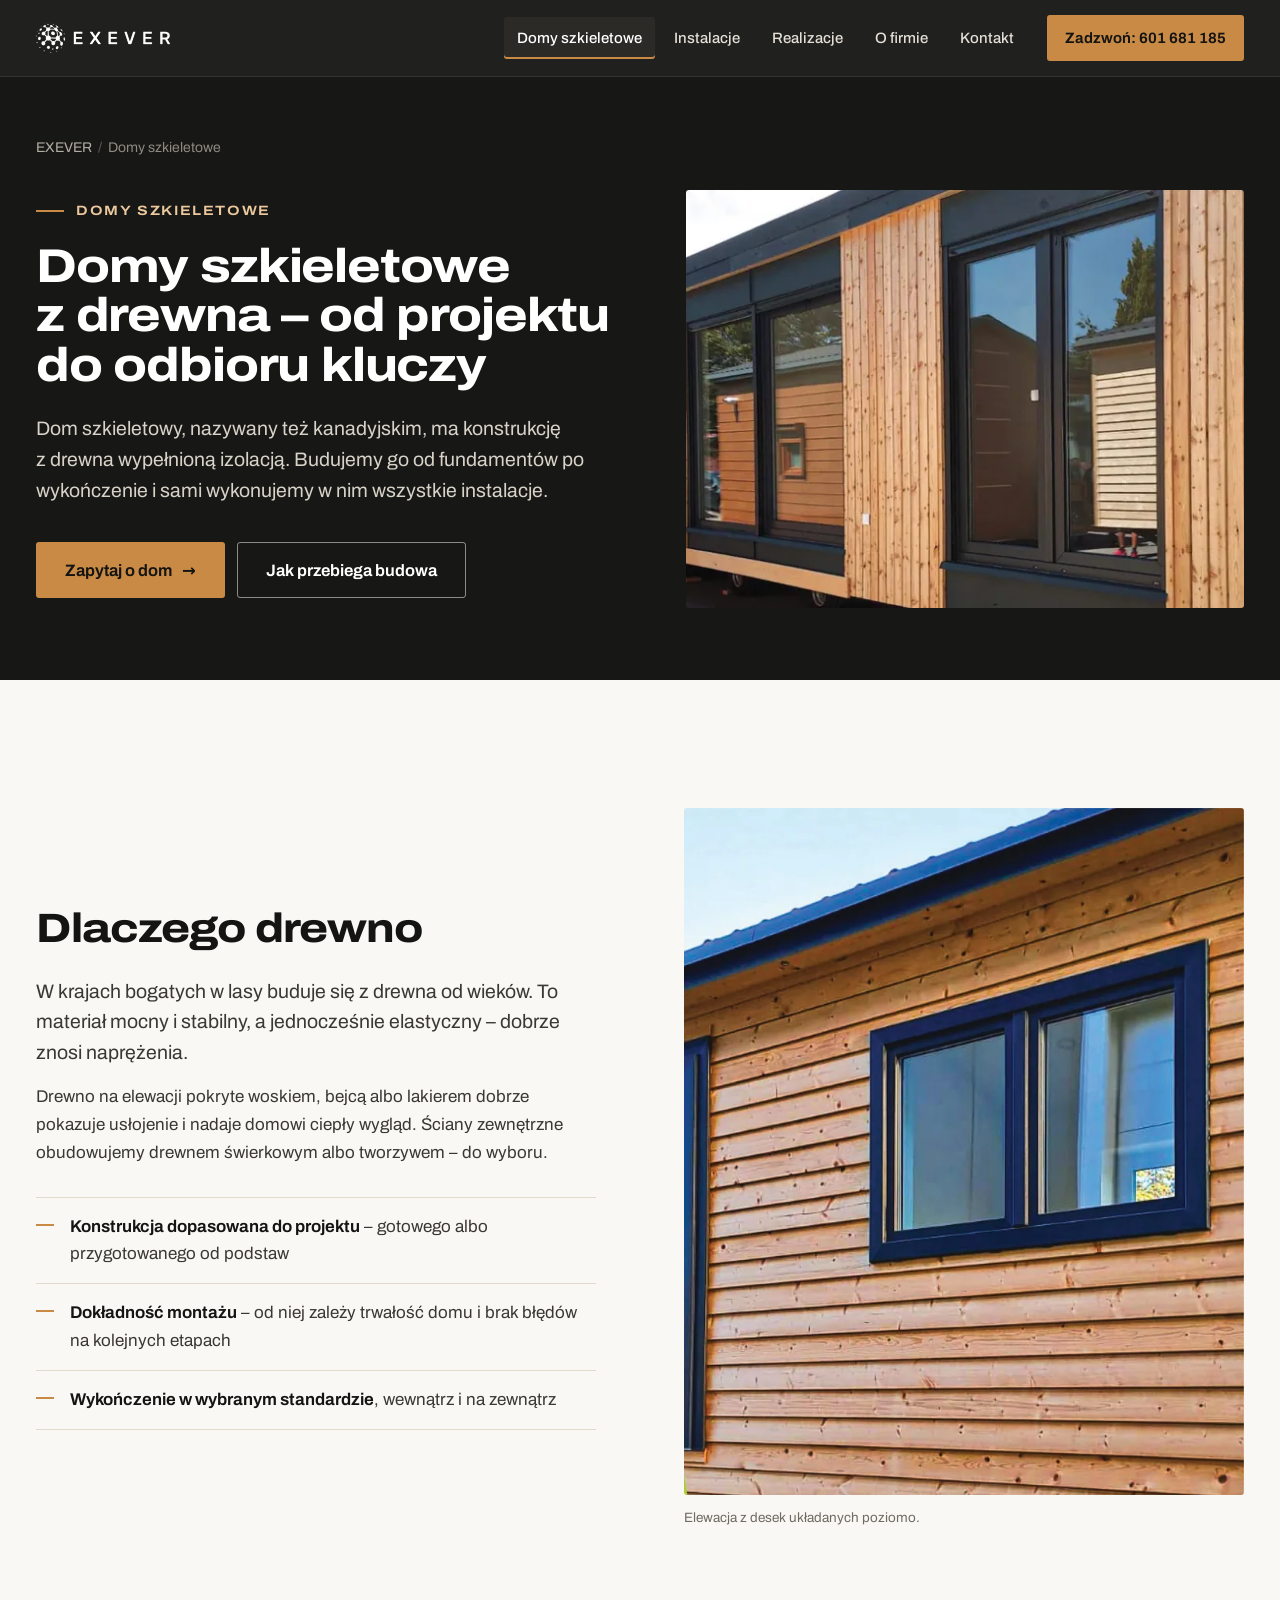
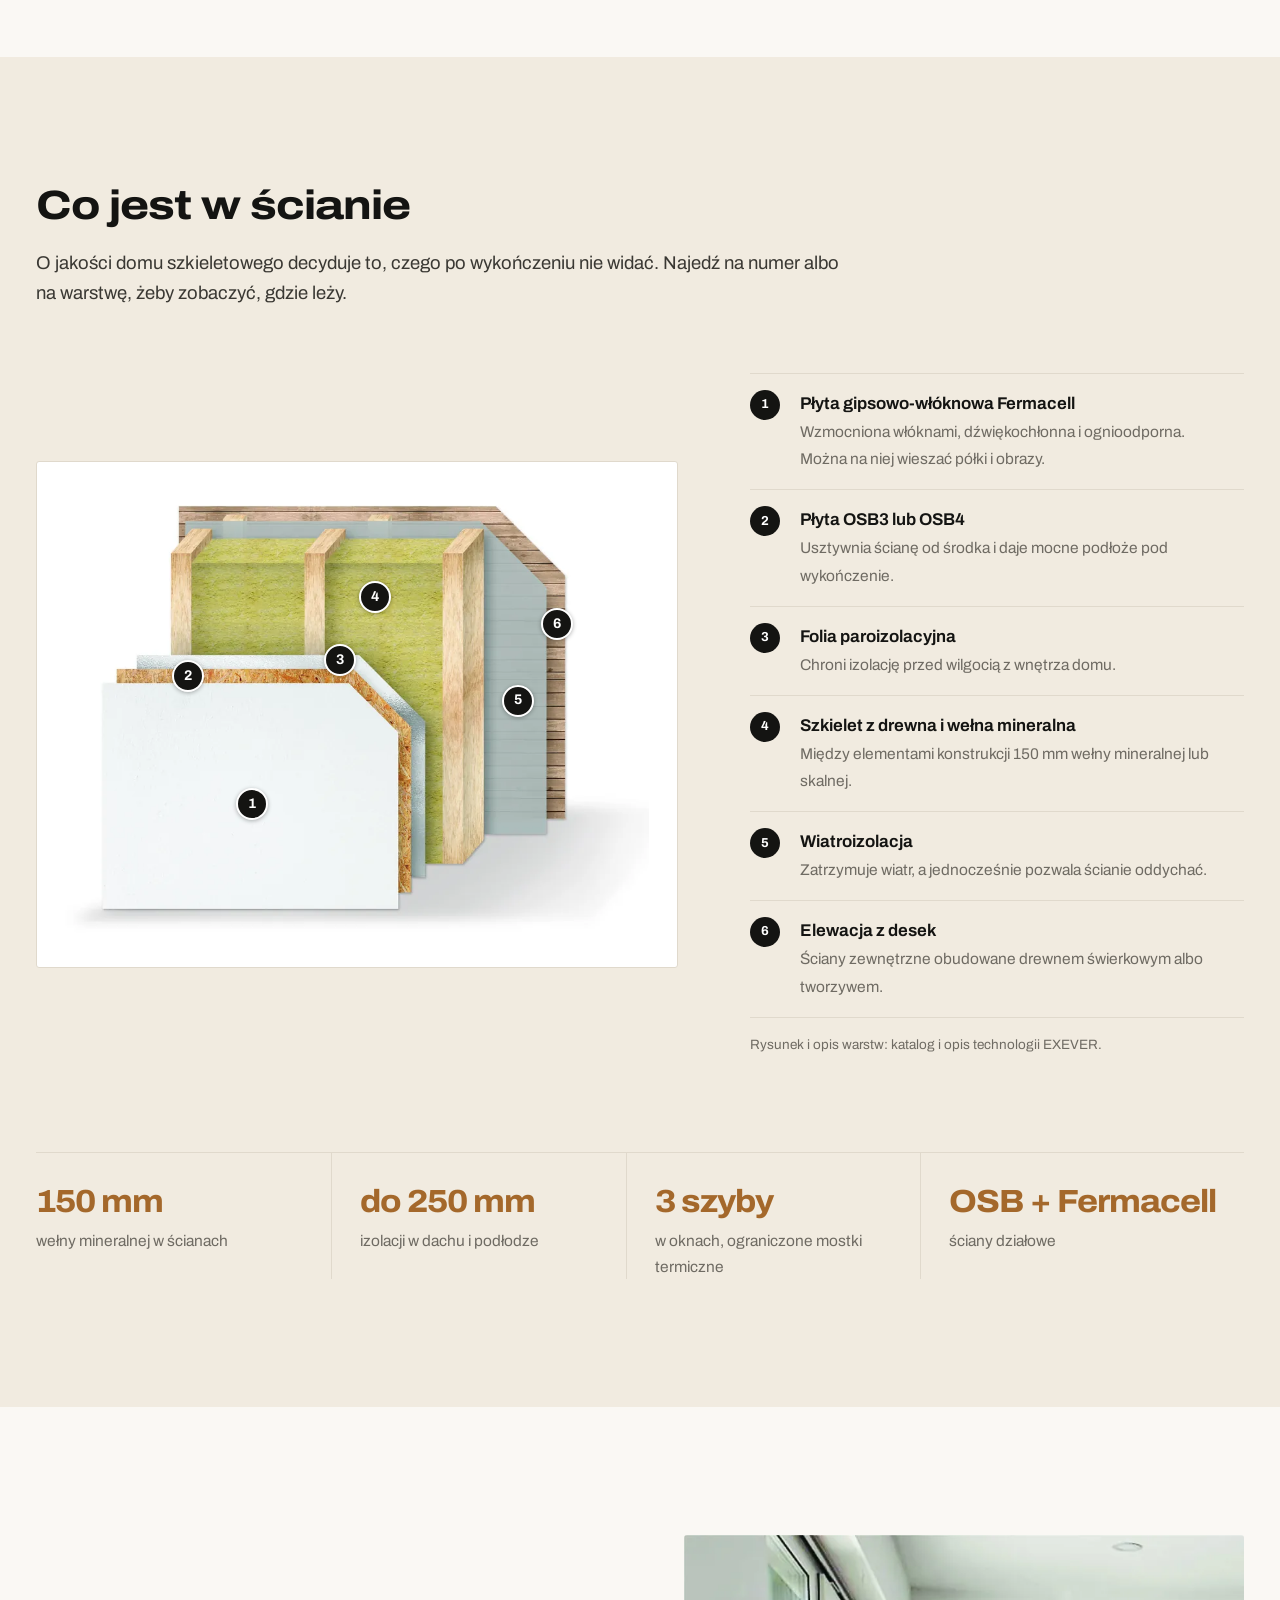
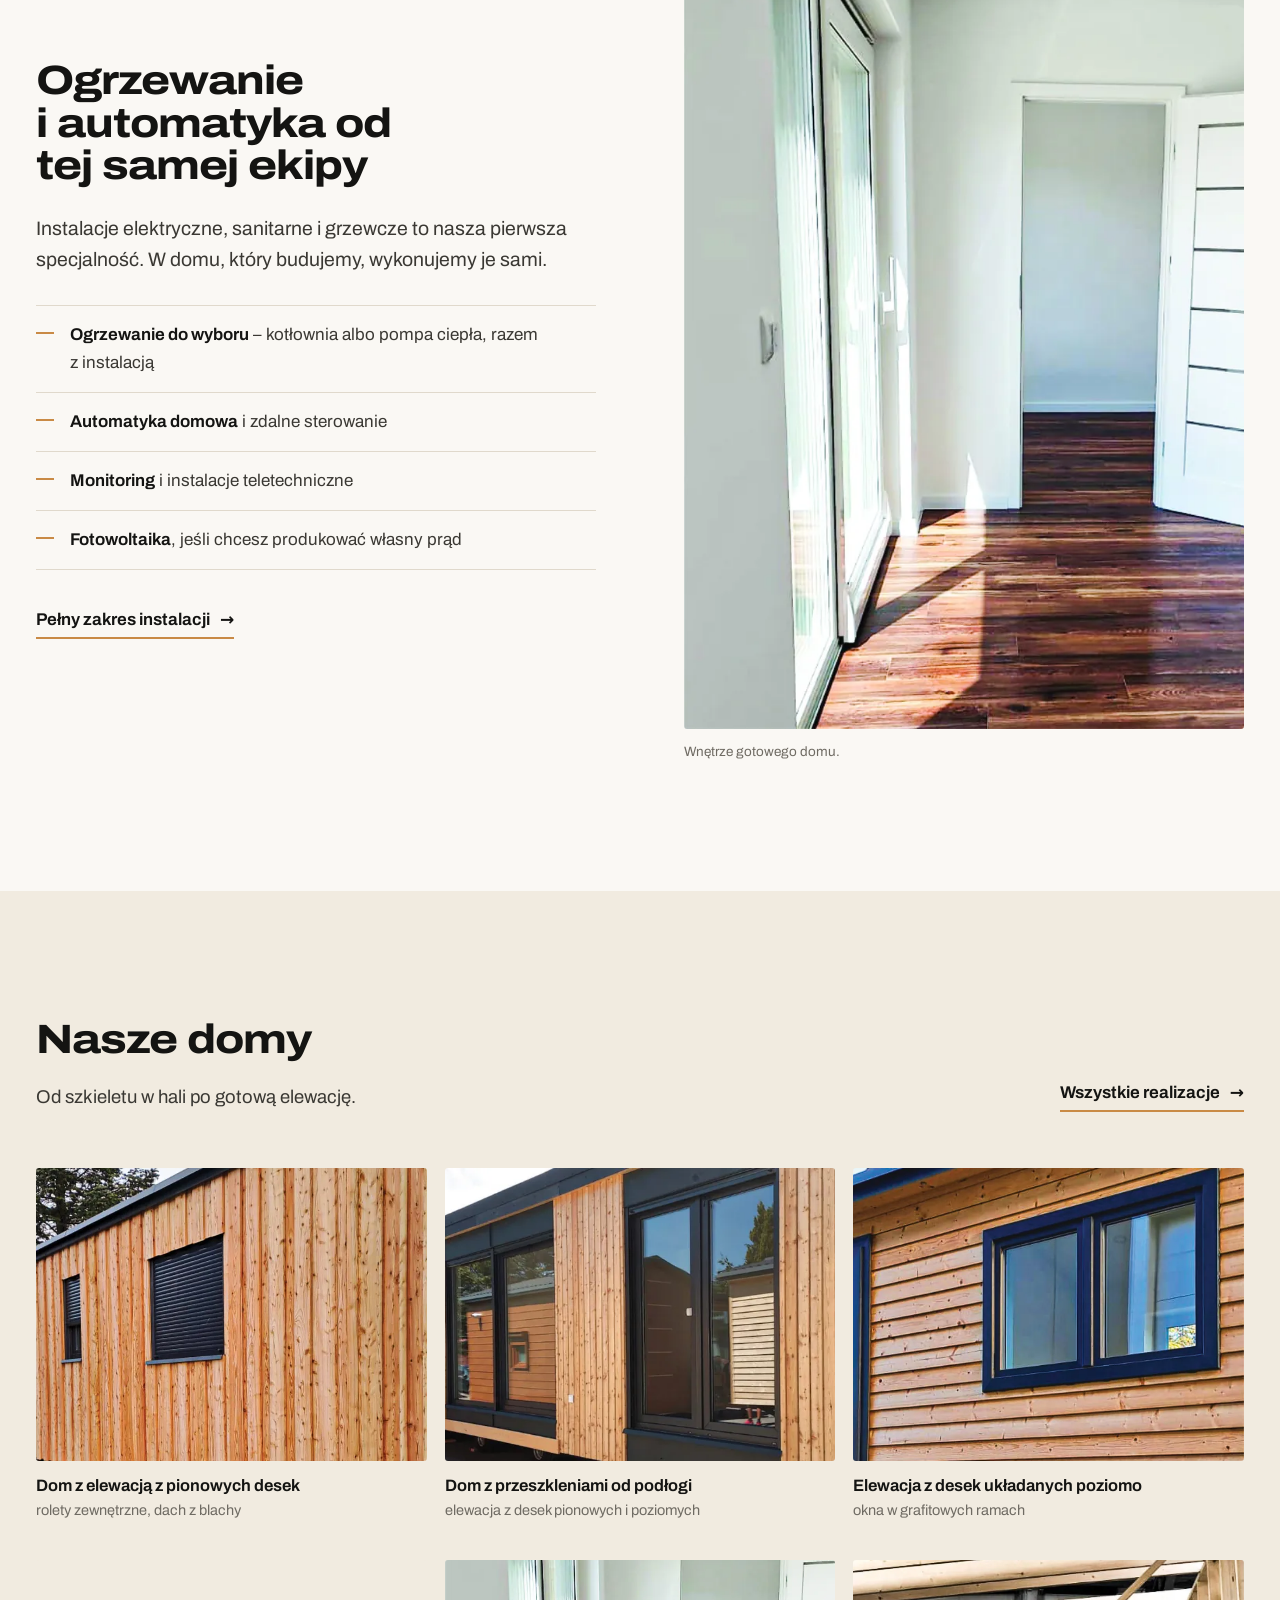
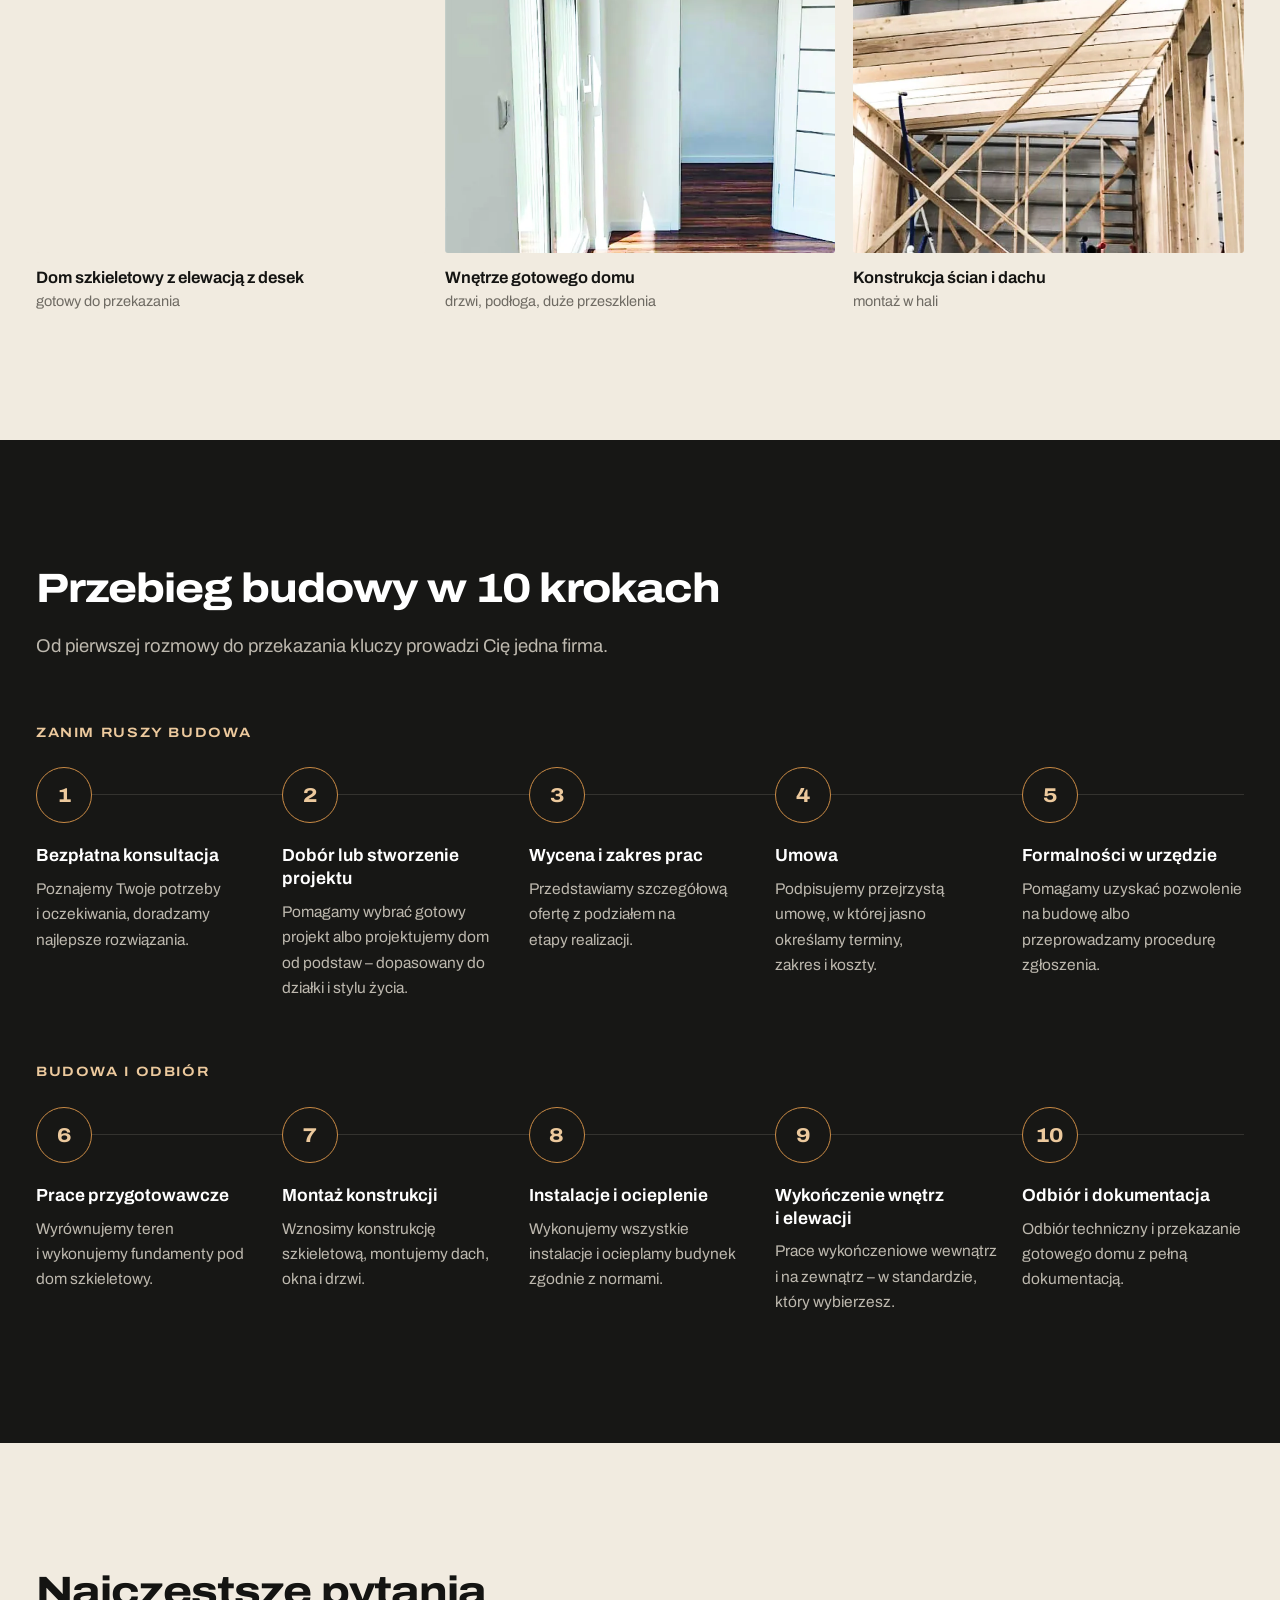
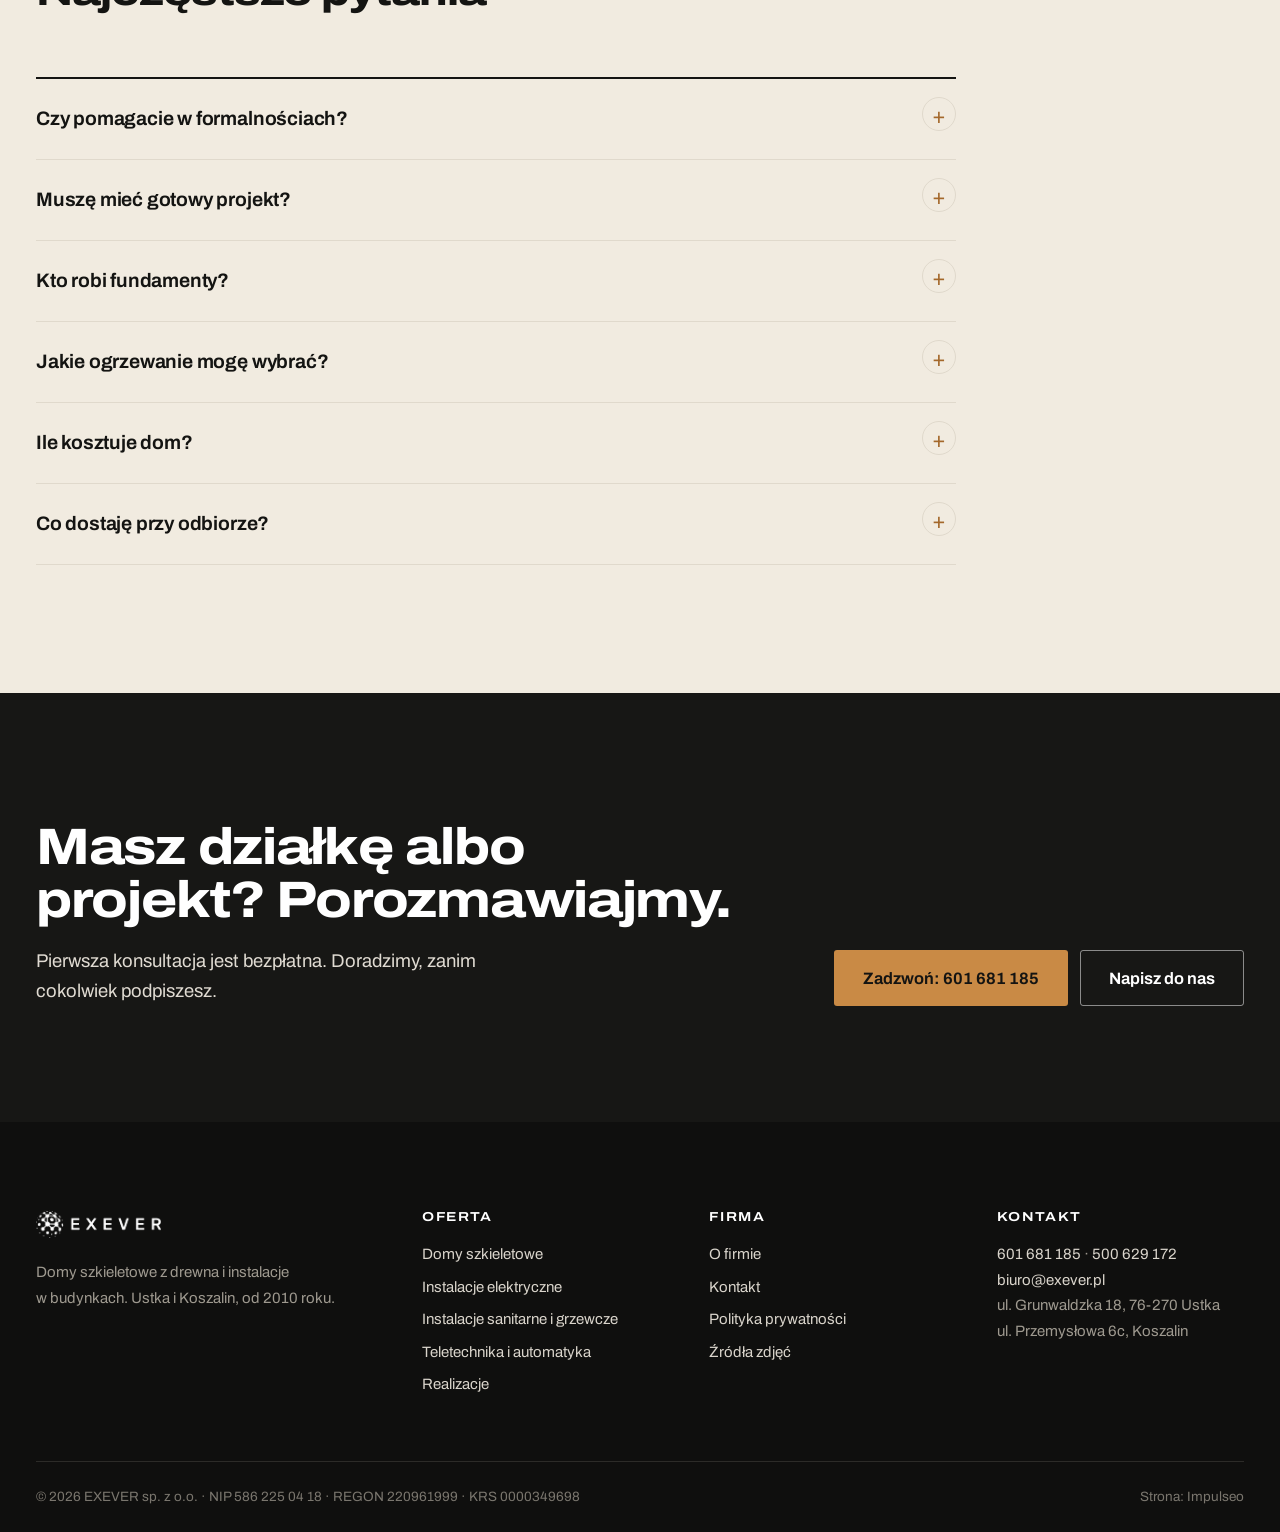
==== commit 98057c75: "EXEVER v4: font Archivo, nowy pierwszy ekran z mozaiką zdjęć, rozbudowane techniczne SEO - Archivo (" ====
--- a/domy-szkieletowe/index.html
+++ b/domy-szkieletowe/index.html
@@ -3,121 +3,46 @@
 <head>
 <meta charset="utf-8">
 <meta name="viewport" content="width=device-width, initial-scale=1">
-<title>Domy szkieletowe z&nbsp;drewna pod klucz – EXEVER Ustka</title>
-<meta name="description" content="Domy szkieletowe (kanadyjskie) od projektu do odbioru: fundamenty, konstrukcja, instalacje, ocieplenie i wykończenie. 150 mm wełny w ścianach, potrójne szyby. EXEVER Ustka.">
+<title>Domy szkieletowe z drewna pod klucz – EXEVER Ustka</title>
+<meta name="description" content="Domy szkieletowe (kanadyjskie) pod klucz: projekt, formalności, fundamenty, konstrukcja, instalacje i wykończenie. 150 mm wełny w ścianach. EXEVER Ustka.">
 <!-- DEMO: przy wdrożeniu usunąć noindex i podmienić adresy na domenę klienta -->
-<meta name="robots" content="noindex, follow">
+<meta name="robots" content="noindex, follow, max-image-preview:large, max-snippet:-1">
 <link rel="canonical" href="https://impulseo-pl.github.io/exever/domy-szkieletowe/">
-<meta name="theme-color" content="#1a1a18">
+<link rel="alternate" hreflang="pl" href="https://impulseo-pl.github.io/exever/domy-szkieletowe/">
+<link rel="alternate" hreflang="x-default" href="https://impulseo-pl.github.io/exever/domy-szkieletowe/">
+<meta name="theme-color" content="#171715">
+<meta name="color-scheme" content="light">
 <meta name="format-detection" content="telephone=no">
+<meta name="referrer" content="strict-origin-when-cross-origin">
+<meta name="geo.region" content="PL-22">
+<meta name="geo.placename" content="Ustka">
+<meta name="geo.position" content="54.5804384;16.8703415">
+<meta name="ICBM" content="54.5804384, 16.8703415">
 <meta property="og:type" content="website">
 <meta property="og:locale" content="pl_PL">
 <meta property="og:site_name" content="EXEVER">
 <meta property="og:title" content="Domy szkieletowe z drewna pod klucz – EXEVER Ustka">
-<meta property="og:description" content="Domy szkieletowe (kanadyjskie) od projektu do odbioru: fundamenty, konstrukcja, instalacje, ocieplenie i wykończenie. 150 mm wełny w ścianach, potrójne szyby. EXEVER Ustka.">
+<meta property="og:description" content="Domy szkieletowe (kanadyjskie) pod klucz: projekt, formalności, fundamenty, konstrukcja, instalacje i wykończenie. 150 mm wełny w ścianach. EXEVER Ustka.">
 <meta property="og:url" content="https://impulseo-pl.github.io/exever/domy-szkieletowe/">
 <meta property="og:image" content="https://impulseo-pl.github.io/exever/img/og.jpg">
+<meta property="og:image:type" content="image/jpeg">
 <meta property="og:image:width" content="1200">
 <meta property="og:image:height" content="630">
 <meta property="og:image:alt" content="Dom szkieletowy EXEVER z elewacją z desek">
 <meta name="twitter:card" content="summary_large_image">
+<meta name="twitter:title" content="Domy szkieletowe z drewna pod klucz – EXEVER Ustka">
+<meta name="twitter:description" content="Domy szkieletowe (kanadyjskie) pod klucz: projekt, formalności, fundamenty, konstrukcja, instalacje i wykończenie. 150 mm wełny w ścianach. EXEVER Ustka.">
+<meta name="twitter:image" content="https://impulseo-pl.github.io/exever/img/og.jpg">
+<meta name="twitter:image:alt" content="Dom szkieletowy EXEVER z elewacją z desek">
 <link rel="icon" href="../favicon.svg" type="image/svg+xml">
 <link rel="apple-touch-icon" href="../apple-touch-icon.png">
 <link rel="manifest" href="../site.webmanifest">
-<link rel="preload" href="../fonts/hanken-grotesk-latin-400-normal.woff2" as="font" type="font/woff2" crossorigin>
-<link rel="preload" href="../fonts/hanken-grotesk-latin-700-normal.woff2" as="font" type="font/woff2" crossorigin>
-<link rel="preload" as="image" href="../img/dom-dlugi-1400.webp" imagesrcset="../img/dom-dlugi-720.webp 720w, ../img/dom-dlugi-1400.webp 1400w, ../img/dom-dlugi-1559.webp 1559w" imagesizes="100vw" fetchpriority="high">
-<link rel="stylesheet" href="../assets/styles.css">
-<script type="application/ld+json">
-{
- "@context": "https://schema.org",
- "@graph": [
-  {
-   "@type": "BreadcrumbList",
-   "itemListElement": [
-    {
-     "@type": "ListItem",
-     "position": 1,
-     "name": "EXEVER",
-     "item": "https://impulseo-pl.github.io/exever/"
-    },
-    {
-     "@type": "ListItem",
-     "position": 2,
-     "name": "Domy szkieletowe",
-     "item": "https://impulseo-pl.github.io/exever/domy-szkieletowe/"
-    }
-   ]
-  },
-  {
-   "@type": "Service",
-   "name": "Domy szkieletowe z drewna pod klucz",
-   "serviceType": "Budowa domów szkieletowych",
-   "provider": {
-    "@id": "https://impulseo-pl.github.io/exever/#firma"
-   },
-   "areaServed": {
-    "@type": "Country",
-    "name": "Polska"
-   },
-   "url": "https://impulseo-pl.github.io/exever/domy-szkieletowe/"
-  },
-  {
-   "@type": "FAQPage",
-   "mainEntity": [
-    {
-     "@type": "Question",
-     "name": "Czy pomagacie w formalnościach?",
-     "acceptedAnswer": {
-      "@type": "Answer",
-      "text": "Tak. Pomagamy uzyskać pozwolenie na budowę albo przeprowadzamy procedurę zgłoszenia – zależnie od tego, czego wymaga Twój dom i działka."
-     }
-    },
-    {
-     "@type": "Question",
-     "name": "Muszę mieć gotowy projekt?",
-     "acceptedAnswer": {
-      "@type": "Answer",
-      "text": "Nie. Pomagamy wybrać gotowy projekt albo projektujemy dom od podstaw, dopasowany do działki i stylu życia."
-     }
-    },
-    {
-     "@type": "Question",
-     "name": "Kto robi fundamenty?",
-     "acceptedAnswer": {
-      "@type": "Answer",
-      "text": "My. Wyrównujemy teren i wykonujemy fundamenty pod dom szkieletowy – to część budowy, nie osobne zlecenie."
-     }
-    },
-    {
-     "@type": "Question",
-     "name": "Jakie ogrzewanie mogę wybrać?",
-     "acceptedAnswer": {
-      "@type": "Answer",
-      "text": "W naszych domach można zastosować różne rodzaje ogrzewania. Instalacje grzewcze, kotłownie i pompy ciepła wykonujemy sami, więc dobierzemy rozwiązanie do domu i Twoich oczekiwań."
-     }
-    },
-    {
-     "@type": "Question",
-     "name": "Ile kosztuje dom?",
-     "acceptedAnswer": {
-      "@type": "Answer",
-      "text": "To zależy od projektu, działki i standardu wykończenia. Po konsultacji przygotowujemy szczegółową ofertę z podziałem na etapy – a w umowie zapisujemy terminy, zakres i koszty."
-     }
-    },
-    {
-     "@type": "Question",
-     "name": "Co dostaję przy odbiorze?",
-     "acceptedAnswer": {
-      "@type": "Answer",
-      "text": "Po zakończeniu budowy przeprowadzamy odbiór techniczny i przekazujemy dom razem z pełną dokumentacją."
-     }
-    }
-   ]
-  }
- ]
-}
-</script>
+<link rel="sitemap" type="application/xml" href="../sitemap.xml">
+<link rel="preload" href="../fonts/archivo-latin.woff2" as="font" type="font/woff2" crossorigin>
+<link rel="preload" as="image" href="../img/dom-dlugi-1400.webp" imagesrcset="../img/dom-dlugi-720.webp 720w, ../img/dom-dlugi-1400.webp 1400w, ../img/dom-dlugi-1559.webp 1559w" imagesizes="(min-width: 961px) 600px, 100vw" fetchpriority="high">
+<script>document.documentElement.className='js'</script>
+<style>@font-face{font-family:Archivo;font-style:normal;font-weight:400 800;font-stretch:100% 125%;font-display:swap;src:url(../fonts/archivo-latin.woff2) format("woff2");unicode-range:U+0020-007E,U+00A0-00FF,U+2013-2014,U+2018-201E,U+2022,U+2026,U+2032-2033,U+20AC,U+2122,U+2190-2193,U+2212}@font-face{font-family:Archivo;font-style:normal;font-weight:400 800;font-stretch:100% 125%;font-display:swap;src:url(../fonts/archivo-pl.woff2) format("woff2");unicode-range:U+0104-0107,U+0118-0119,U+0141-0144,U+015A-015B,U+0179-017C}@font-face{font-family:"Archivo Fallback";src:local("Arial");size-adjust:104%;ascent-override:88%;descent-override:21%;line-gap-override:0%}:root{--ink:#141412;--text:#3a3833;--muted:#6f6b63;--line:#e0d9cc;--line-2:#ebe5da;--paper:#faf8f4;--linen:#f1ebe0;--white:#fff;--wood:#c98a45;--wood-d:#a4682b;--wood-l:#ecc99d;--wood-2:#b87835;--char:#171715;--char-2:#22221f;--char-3:#2b2a27;--char-line:#34332f;--on-dark:#bdb8ae;--wrap:1280px;--r:3px;--f:Archivo,"Archivo Fallback",system-ui,-apple-system,"Segoe UI",sans-serif;--wide:116%}*,*::before,*::after{box-sizing:border-box}html{-webkit-text-size-adjust:100%;scroll-behavior:smooth;scroll-padding-top:90px}body{margin:0;font:400 17px/1.64 var(--f);color:var(--text);background:var(--paper);-webkit-font-smoothing:antialiased;text-rendering:optimizeLegibility}img{display:block;max-width:100%;height:auto}a{color:var(--wood-d)}a:hover{color:var(--ink)}h1,h2,h3,h4{color:var(--ink);font-weight:760;font-stretch:var(--wide);line-height:1.04;margin:0;letter-spacing:-.025em;text-wrap:balance}h1{font-size:clamp(36px,4.4vw,66px)}h2{font-size:clamp(28px,3.2vw,46px)}h3{font-size:21px;line-height:1.22;letter-spacing:-.01em;font-weight:700}p{margin:0;text-wrap:pretty}p+p{margin-top:14px}ul,ol{margin:0;padding:0}.wrap{width:100%;max-width:var(--wrap);margin:0 auto;padding:0 36px}.skip{position:absolute;left:-9999px;top:0;background:var(--wood);color:var(--ink);padding:10px 16px;z-index:99}.skip:focus{left:12px;top:12px}:focus-visible{outline:2px solid var(--wood);outline-offset:3px}.accent{color:var(--wood)}.vh{position:absolute!important;width:1px;height:1px;overflow:hidden;clip:rect(0 0 0 0);white-space:nowrap}.site-head{position:sticky;top:0;z-index:50;background:rgba(23,23,21,.96);backdrop-filter:saturate(1.2) blur(8px);border-bottom:1px solid var(--char-line)}.head-in{display:flex;align-items:center;gap:32px;height:76px}.brand{display:flex;align-items:center;flex:none}.brand img{height:30px;width:auto}.menu{display:flex;align-items:center;gap:6px;margin-left:auto}.menu a{color:#e4dfd6;text-decoration:none;font-size:15px;font-weight:500;padding:9px 13px;border-radius:var(--r);transition:background .15s,color .15s}.menu a:hover{color:#fff;background:var(--char-3)}.menu a[aria-current=page]{color:#fff;background:var(--char-3);box-shadow:inset 0 -2px 0 var(--wood)}.menu .head-tel{background:var(--wood);color:var(--ink);padding:11px 18px;margin-left:14px;font-weight:650}.menu .head-tel:hover{background:var(--wood-l);color:var(--ink)}.menu-btn{display:none;margin-left:auto;background:none;border:1px solid #4a4944;border-radius:var(--r);font:inherit;font-size:15px;font-weight:500;padding:8px 14px;color:#fff;cursor:pointer}.btn{display:inline-flex;align-items:center;justify-content:center;gap:10px;min-height:56px;padding:0 28px;border-radius:var(--r);font-weight:650;font-size:16.5px;text-decoration:none;border:1.5px solid transparent;cursor:pointer;font-family:inherit;transition:background .15s,color .15s,border-color .15s,transform .15s}.btn-main{background:var(--wood);color:var(--ink)}.btn-main::after{content:"→";transition:transform .15s}.btn-main:hover{background:var(--ink);color:#fff}.btn-main:hover::after{transform:translateX(3px)}.btn-sec{border-color:var(--ink);color:var(--ink);background:transparent}.btn-sec:hover{background:var(--ink);color:#fff}.btn-light{background:var(--wood);color:var(--ink)}.btn-light:hover{background:#fff;color:var(--ink)}.btn-ghost{border-color:rgba(255,255,255,.5);color:#fff}.btn-ghost:hover{background:#fff;color:var(--ink)}.sec-dark .btn-sec,.hero .btn-sec,.phero .btn-sec{border-color:rgba(255,255,255,.5);color:#fff}.sec-dark .btn-sec:hover,.hero .btn-sec:hover,.phero .btn-sec:hover{background:#fff;color:var(--ink)}.sec-dark .btn-main:hover,.hero .btn-main:hover,.phero .btn-main:hover{background:#fff}.actions{display:flex;flex-wrap:wrap;gap:12px;margin-top:36px}.more{font-weight:650;text-decoration:none;display:inline-flex;gap:10px;align-items:center;color:var(--ink);border-bottom:2px solid var(--wood);padding-bottom:3px}.more::after{content:"→";transition:transform .15s}.more:hover{color:var(--wood-d)}.more:hover::after{transform:translateX(3px)}.sec{padding:128px 0}.sec-sand{background:var(--linen)}.sec-dark{background:var(--char);color:var(--on-dark)}.sec-dark h2,.sec-dark h3{color:#fff}.sec-dark a{color:#fff}.sec-dark .more{color:#fff}.kicker{font-size:13.5px;font-weight:650;font-stretch:var(--wide);text-transform:uppercase;letter-spacing:.12em;color:var(--wood-d);margin-bottom:20px;display:flex;align-items:center;gap:12px}.kicker::before{content:"";width:28px;height:2px;background:var(--wood)}.sec-dark .kicker,.hero .kicker,.phero .kicker{color:var(--wood-l)}.lead{font-size:19.5px;line-height:1.58;color:var(--text)}.sec-dark .lead{color:#d8d3c9}.sec-head{max-width:820px;margin-bottom:64px}.sec-head p{margin-top:20px;font-size:18.5px}.sec-head-row{display:flex;justify-content:space-between;align-items:flex-end;gap:32px;margin-bottom:56px}.sec-head-row .sec-head{margin-bottom:0}.hero{background:var(--char);color:#dcd7ce;overflow:hidden}.hero-in{display:grid;grid-template-columns:1.12fr 1fr;gap:64px;align-items:center;min-height:calc(100vh - 76px);max-height:940px;padding-top:56px;padding-bottom:56px}.hero h1{color:#fff;font-size:clamp(36px,4.2vw,62px)}.hero h1 .accent{display:block}.hero .lead{margin-top:28px;max-width:560px;color:#d6d1c7}.hero-meta{display:grid;grid-template-columns:repeat(3,auto);justify-content:start;gap:12px 44px;margin-top:52px;padding-top:24px;border-top:1px solid var(--char-line);font-size:14.5px;color:#aaa59b}.hero-meta b{display:block;color:#fff;font-weight:650;font-size:16.5px}.hero-meta a{color:inherit;text-decoration:none}.hero-pics{display:grid;grid-template-columns:1.3fr 1fr;grid-template-rows:1fr 1fr;gap:12px;height:min(700px,calc(100vh - 188px));min-height:520px}.hero-pics figure{margin:0;position:relative;overflow:hidden;border-radius:var(--r);background:var(--char-2)}.hero-pics figure:first-child{grid-row:span 2}.hero-pics img{width:100%;height:100%;object-fit:cover}.hero-pics figure:first-child img{object-position:50% 40%}.hero-pics figcaption{position:absolute;left:0;right:0;bottom:0;padding:44px 16px 14px;font-size:14px;font-weight:600;color:#fff;background:linear-gradient(transparent,rgba(0,0,0,.72));line-height:1.3}.hero-pics figcaption small{display:block;font-weight:400;color:#d6d1c7;font-size:13px}.svc{background:var(--wood)}.svc ul{list-style:none;display:grid;grid-template-columns:repeat(4,1fr)}.svc li+li{border-left:1px solid rgba(20,20,18,.18)}.svc a{display:flex;justify-content:space-between;align-items:center;gap:12px;padding:24px 22px;color:var(--ink);text-decoration:none;font-weight:650;font-stretch:112%;font-size:16px;line-height:1.25;transition:background .15s}.svc li:first-child a{padding-left:0}.svc a::after{content:"→";transition:transform .15s}.svc a:hover{background:rgba(255,255,255,.14)}.svc a:hover::after{transform:translateX(4px)}.phero{background:var(--char);color:var(--on-dark);padding:60px 0 72px}.phero-in{display:grid;grid-template-columns:1.05fr 1fr;gap:64px;align-items:center}.phero.solo .phero-in{grid-template-columns:1fr}.phero h1{color:#fff;max-width:1000px;font-size:clamp(34px,3.7vw,56px)}.phero .lead{margin-top:24px;max-width:640px;color:#d8d3c9}.phero-img{margin:0;position:relative;border-radius:var(--r);overflow:hidden;aspect-ratio:4/3;background:var(--char-2)}.phero-img img{width:100%;height:100%;object-fit:cover}.crumbs ol{list-style:none;display:flex;flex-wrap:wrap;gap:6px;font-size:14px;color:#8f8a80;margin-bottom:30px}.crumbs li+li::before{content:"/";margin-right:6px;color:#5f5b54}.crumbs a{color:#b3aea4;text-decoration:none}.crumbs a:hover{color:#fff}.doc .crumbs ol{color:var(--muted)}.doc .crumbs a{color:var(--muted)}.doors{display:grid;grid-template-columns:1fr 1fr;gap:28px}.door{display:flex;flex-direction:column;text-decoration:none;color:inherit;background:var(--white);border:1px solid var(--line);border-radius:var(--r);overflow:hidden;transition:box-shadow .25s,transform .25s,border-color .25s}.door:hover{color:inherit;border-color:var(--wood-l);box-shadow:0 22px 50px -24px rgba(40,30,15,.35);transform:translateY(-3px)}.door-img{aspect-ratio:16/10;overflow:hidden;background:var(--linen);position:relative}.door-img img{width:100%;height:100%;object-fit:cover;transition:transform .7s}.door:hover .door-img img{transform:scale(1.04)}.door-num{position:absolute;left:0;top:0;background:var(--char);color:var(--wood-l);font-weight:700;font-stretch:var(--wide);font-size:14px;padding:10px 14px;letter-spacing:.06em}.door-body{padding:34px 36px 36px;display:flex;flex-direction:column;flex:1}.door-body h3{font-size:clamp(25px,2.2vw,32px);font-stretch:var(--wide);letter-spacing:-.025em}.door-body p{margin-top:14px;font-size:17.5px}.door-body ul{list-style:none;margin:24px 0 30px;border-top:1px solid var(--line)}.door-body li{padding:12px 0 12px 26px;border-bottom:1px solid var(--line);position:relative}.door-body li::before{content:"";position:absolute;left:0;top:23px;width:12px;height:2px;background:var(--wood)}.door-body .more{margin-top:auto;align-self:flex-start}.split{display:grid;grid-template-columns:1fr 1fr;gap:88px;align-items:center}.split+.split{margin-top:120px}.split.rev .split-img{order:2}.split-img{position:relative}.split-img>img{width:100%;border-radius:var(--r)}.split-img .pair{display:grid;grid-template-columns:1.25fr 1fr;gap:12px;align-items:end}.split-img .pair img{object-fit:cover;aspect-ratio:3/4;border-radius:var(--r)}.split-img .pair img+img{aspect-ratio:3/3.4}.split-txt h2{margin-bottom:26px}.split-txt .lead{margin-bottom:6px}.figcap{font-size:13.5px;color:var(--muted);margin-top:12px}.sec-dark .figcap{color:#8f8a80}.ticks{list-style:none;margin-top:30px;border-top:1px solid var(--line)}.ticks li{padding:15px 0 15px 34px;border-bottom:1px solid var(--line);position:relative}.ticks li::before{content:"";position:absolute;left:0;top:26px;width:18px;height:2px;background:var(--wood)}.sec-dark .ticks,.sec-dark .ticks li{border-color:var(--char-line)}.ticks b{color:var(--ink);font-weight:650}.sec-dark .ticks b{color:#fff}.wall{display:grid;grid-template-columns:1.3fr 1fr;gap:72px;align-items:center}.wall-fig{margin:0;position:relative;background:#fff;padding:28px;border:1px solid var(--line);border-radius:var(--r)}.wall-pic{position:relative}.wall-pic img{width:100%}.pin{position:absolute;transform:translate(-50%,-50%);width:32px;height:32px;border-radius:50%;background:var(--ink);color:#fff;font-size:14px;font-weight:700;display:grid;place-items:center;border:2px solid #fff;box-shadow:0 1px 4px rgba(0,0,0,.3);transition:background .15s,transform .15s}.pin.on{background:var(--wood);color:var(--ink);transform:translate(-50%,-50%) scale(1.18)}.layers{list-style:none;counter-reset:l;border-top:1px solid var(--line)}.layers li{counter-increment:l;display:grid;grid-template-columns:34px 1fr;gap:16px;padding:16px 10px 16px 0;border-bottom:1px solid var(--line);transition:background .15s;cursor:default}.layers li::before{content:counter(l);width:30px;height:30px;border-radius:50%;background:var(--ink);color:#fff;display:grid;place-items:center;font-size:13px;font-weight:700}.layers li.on::before{background:var(--wood);color:var(--ink)}.layers b{display:block;color:var(--ink);font-weight:650;font-size:17px}.layers span{font-size:15.5px;color:var(--muted)}.specs{display:grid;grid-template-columns:repeat(4,1fr);margin-top:96px;border-top:1px solid var(--line)}.specs div{padding:32px 28px 0 0}.specs div+div{padding-left:28px;border-left:1px solid var(--line)}.specs b{display:block;font-size:clamp(24px,2.5vw,38px);font-weight:760;font-stretch:108%;white-space:nowrap;color:var(--wood-d);letter-spacing:-.03em;line-height:1.05}.specs span{display:block;margin-top:10px;font-size:15.5px;color:var(--muted)}.sec-dark .specs,.sec-dark .specs div+div{border-color:var(--char-line)}.sec-dark .specs b{color:var(--wood)}.sec-dark .specs span{color:var(--on-dark)}.src{font-size:13.5px;color:var(--muted);margin-top:16px}.inst{display:grid;grid-template-columns:repeat(3,1fr);gap:20px}.inst>div{padding:34px 32px 36px;background:var(--white);border:1px solid var(--line);border-top:3px solid var(--wood);border-radius:var(--r)}.inst h3{font-size:22px;font-stretch:var(--wide);margin-bottom:20px}.inst ul{list-style:none;display:grid;gap:10px}.inst li{padding-left:22px;position:relative}.inst li::before{content:"";position:absolute;left:0;top:.8em;width:10px;height:2px;background:var(--wood)}.sec-dark .inst>div{background:var(--char-2);border-color:var(--char-line);border-top-color:var(--wood)}.proj{display:grid;grid-template-columns:1.5fr 1fr 1fr;gap:12px;margin-top:64px}.proj figure{margin:0;position:relative;overflow:hidden;background:var(--char-2);border-radius:var(--r)}.proj figure:first-child{grid-row:span 2}.proj img{width:100%;height:100%;object-fit:cover;aspect-ratio:4/3;transition:transform .7s}.proj figure:hover img{transform:scale(1.04)}.proj figure:first-child img{aspect-ratio:auto}.proj figcaption{position:absolute;left:0;right:0;bottom:0;padding:44px 18px 15px;font-size:15px;font-weight:600;color:#fff;background:linear-gradient(transparent,rgba(0,0,0,.75));line-height:1.35}.filters{display:flex;flex-wrap:wrap;gap:8px;margin-bottom:36px}.filters button{font:inherit;font-size:15.5px;font-weight:600;padding:11px 20px;border:1px solid var(--line);border-radius:40px;background:var(--white);cursor:pointer;color:var(--text);transition:background .15s,color .15s,border-color .15s}.filters button:hover{border-color:var(--ink)}.filters button[aria-pressed=true]{background:var(--ink);border-color:var(--ink);color:#fff}.gallery{display:grid;grid-template-columns:repeat(3,1fr);gap:40px 18px}.gallery a{display:block;position:relative;color:inherit;text-decoration:none}.gallery .gimg{display:block;overflow:hidden;border-radius:var(--r);background:var(--linen)}.gallery img{width:100%;aspect-ratio:4/3;object-fit:cover;transition:transform .6s}.gallery a:hover img{transform:scale(1.04)}.gallery .gcap{display:block;padding:14px 0 0;font-size:16.5px;color:var(--ink);font-weight:650;line-height:1.35}.gallery .gcap small{display:block;color:var(--muted);font-weight:400;font-size:14.5px;margin-top:3px}.gallery [hidden]{display:none}.lb{position:fixed;inset:0;z-index:200;background:rgba(12,12,10,.95);display:none;align-items:center;justify-content:center;flex-direction:column;padding:56px 64px}.lb.open{display:flex}.lb img{max-width:100%;max-height:calc(100vh - 150px);object-fit:contain}.lb p{color:#e6e3dc;margin-top:14px;font-size:15px;text-align:center}.lb button{position:absolute;background:none;border:0;color:#fff;font-size:40px;line-height:1;cursor:pointer;padding:10px 16px;font-family:inherit}.lb .x{top:10px;right:14px}.lb .prev{left:8px;top:50%;transform:translateY(-50%)}.lb .next{right:8px;top:50%;transform:translateY(-50%)}.steps{display:grid;grid-template-columns:1fr;gap:64px}.steps h3{font-size:13.5px;font-weight:650;text-transform:uppercase;letter-spacing:.12em;color:var(--wood-d);margin-bottom:0}.sec-dark .steps h3{color:var(--wood-l)}.steps ol{list-style:none;display:grid;grid-template-columns:repeat(5,1fr);gap:0 24px;position:relative;margin-top:26px}.steps ol::before{content:"";position:absolute;left:0;right:0;top:27px;height:1px;background:var(--line)}.sec-dark .steps ol::before{background:var(--char-line)}.steps li{position:relative;padding-top:0}.steps li>span{position:relative;display:grid;place-items:center;width:56px;height:56px;border-radius:50%;background:var(--char);border:1.5px solid var(--wood);font-size:20px;font-weight:760;font-stretch:var(--wide);color:var(--wood-l);margin-bottom:22px}.steps b{display:block;color:var(--ink);font-weight:650;font-size:17.5px;line-height:1.3}.sec-dark .steps b{color:#fff}.steps p{font-size:15.5px;color:var(--muted);margin-top:8px}.sec-dark .steps p{color:var(--on-dark)}.reviews{display:grid;grid-template-columns:1fr 1fr;gap:24px}.review{margin:0;padding:40px 96px 34px 40px;background:var(--white);border:1px solid var(--line);border-radius:var(--r);position:relative}.review::before{content:"„";position:absolute;right:30px;top:-30px;font-size:120px;line-height:1;color:var(--wood-l);font-weight:800;font-stretch:var(--wide)}.stars{color:var(--wood);letter-spacing:3px;font-size:18px}.review blockquote{margin:16px 0 22px;font-size:clamp(21px,2vw,27px);line-height:1.32;color:var(--ink);font-weight:650;font-stretch:108%;letter-spacing:-.02em}.review figcaption{font-size:15px;color:var(--muted)}.review figcaption a{color:var(--muted)}.people{display:grid;grid-template-columns:repeat(2,1fr);gap:14px}.people>div{padding:24px;background:var(--white);border:1px solid var(--line);border-radius:var(--r)}.people b{display:block;font-size:20px;color:var(--ink);font-weight:700;font-stretch:var(--wide);letter-spacing:-.015em}.people span{color:var(--muted);font-size:15.5px}.facts{width:100%;border-collapse:collapse;font-size:16.5px;border-top:2px solid var(--ink)}.facts th,.facts td{text-align:left;padding:14px 0;border-bottom:1px solid var(--line);vertical-align:top}.facts th{font-weight:500;color:var(--muted);width:40%;padding-right:20px}.facts td{color:var(--ink);font-weight:500}.faq{border-top:2px solid var(--ink);max-width:920px}.faq details{border-bottom:1px solid var(--line)}.faq summary{list-style:none;cursor:pointer;padding:24px 52px 24px 0;font-weight:650;color:var(--ink);font-size:19.5px;position:relative;letter-spacing:-.01em}.faq summary::-webkit-details-marker{display:none}.faq summary::after{content:"+";position:absolute;right:0;top:18px;width:34px;height:34px;border-radius:50%;border:1px solid var(--line);display:grid;place-items:center;font-size:22px;font-weight:400;color:var(--wood-d);transition:transform .2s,background .2s}.faq details[open] summary::after{transform:rotate(45deg);background:var(--wood);color:var(--ink);border-color:var(--wood)}.faq details p{padding:0 52px 26px 0;font-size:17px}.cta{position:relative;background:var(--char);color:#e0dbd2;overflow:hidden}.cta-bg{position:absolute;inset:0;width:100%;height:100%;object-fit:cover;object-position:50% 50%;opacity:.34}.cta::after{content:"";position:absolute;inset:0;background:linear-gradient(90deg,rgba(23,23,21,.9) 0%,rgba(23,23,21,.4) 70%)}.cta .wrap{position:relative;z-index:2;display:flex;align-items:flex-end;justify-content:space-between;gap:48px;padding-top:128px;padding-bottom:116px}.cta h2{color:#fff;font-size:clamp(32px,4vw,56px);max-width:720px}.cta p{margin-top:18px;font-size:18.5px;max-width:620px}.cta .actions{margin-top:0;flex:none}.contact{display:grid;grid-template-columns:1fr 1.1fr;gap:80px;align-items:start}.tel-big{display:block;font-size:clamp(32px,3.8vw,50px);font-weight:760;font-stretch:var(--wide);color:var(--ink);text-decoration:none;letter-spacing:-.03em;line-height:1.1}.tel-big:hover{color:var(--wood-d)}.c-block{padding:24px 0;border-bottom:1px solid var(--line)}.c-block:first-of-type{border-top:2px solid var(--ink)}.c-block h3{font-size:13px;color:var(--muted);font-weight:650;margin-bottom:8px;letter-spacing:.1em;text-transform:uppercase;font-stretch:100%}.c-block p{color:var(--ink);font-weight:500}.c-grid{display:grid;grid-template-columns:1fr 1fr;gap:24px}.map{margin-top:28px;border:1px solid var(--line);overflow:hidden;background:#fff;border-radius:var(--r)}.map iframe{display:block;width:100%;height:280px;border:0}.map a{display:block;padding:12px 14px;font-size:15px;border-top:1px solid var(--line);font-weight:500}.form{background:var(--char);color:var(--on-dark);padding:44px;border-radius:var(--r)}.form h2{font-size:32px;margin-bottom:8px;color:#fff}.form>p{color:var(--on-dark);margin-bottom:28px}.field{margin-bottom:18px}.field label,.field legend{display:block;font-size:15px;font-weight:500;color:#eee9e0;margin-bottom:8px}.field input[type=text],.field input[type=tel],.field input[type=email],.field textarea{width:100%;font:inherit;font-size:16.5px;padding:14px 15px;border:1px solid #45443f;border-radius:var(--r);background:var(--char-2);color:#fff}.field input::placeholder,.field textarea::placeholder{color:#7d786f}.field input:focus,.field textarea:focus{outline:2px solid var(--wood);outline-offset:0;border-color:var(--wood)}.field textarea{min-height:120px;resize:vertical}.row2{display:grid;grid-template-columns:1fr 1fr;gap:14px}fieldset{border:0;padding:0;margin:0 0 18px}.opts{display:grid;grid-template-columns:1fr 1fr;gap:8px}.opts label{display:flex;align-items:center;gap:10px;background:var(--char-2);border:1px solid #45443f;border-radius:var(--r);padding:13px 14px;font-size:15.5px;font-weight:500;cursor:pointer;margin:0;color:#eee9e0}.opts input{accent-color:var(--wood);width:18px;height:18px;margin:0}.opts label:has(input:checked){border-color:var(--wood);box-shadow:inset 0 0 0 1px var(--wood)}.consent{display:flex;gap:10px;align-items:flex-start;font-size:14.5px;color:var(--on-dark);margin:6px 0 24px}.consent a{color:var(--wood-l)}.consent input{accent-color:var(--wood);width:18px;height:18px;margin:2px 0 0;flex:none}.form .btn{width:100%}.form .btn-main:hover{background:#fff}.form-msg{margin-top:14px;font-size:15px;min-height:22px}.form-msg.err{color:#f0a48f}.form-msg.ok{color:var(--wood-l);font-weight:500}.site-foot{background:#0f0f0e;color:#9e998f;font-size:15px;padding:88px 0 0}.foot-grid{display:grid;grid-template-columns:1.4fr 1fr 1fr 1fr;gap:40px}.site-foot img{height:28px;width:auto;margin-bottom:22px}.site-foot h3{color:#fff;font-size:13px;font-weight:650;margin-bottom:16px;letter-spacing:.12em;text-transform:uppercase}.site-foot a{color:#d9d4cb;text-decoration:none}.site-foot a:hover{color:var(--wood-l)}.site-foot ul{list-style:none;display:grid;gap:8px}.site-foot p{line-height:1.7}.foot-bottom{display:flex;justify-content:space-between;gap:20px;flex-wrap:wrap;margin-top:64px;padding:24px 0;border-top:1px solid #2c2b28;font-size:13.5px;color:#7a766e}.js [data-rv]{opacity:0;transform:translateY(18px);transition:opacity .7s ease,transform .7s ease}.js [data-rv].in{opacity:1;transform:none}.mbar{display:none}.doc{max-width:800px}.doc h2{font-size:24px;margin:36px 0 10px}@media (max-width:1180px){.menu a{padding:9px 9px}.hero-in{gap:44px}}@media (max-width:1080px){.split,.wall,.contact{gap:52px}.steps ol{grid-template-columns:repeat(3,1fr);gap:36px 24px}.steps ol::before{display:none}.svc ul{grid-template-columns:1fr 1fr}.svc li:nth-child(3){border-left:0}.svc li:nth-child(3) a{padding-left:0}.svc li:nth-child(n+3){border-top:1px solid rgba(20,20,18,.18)}}@media (max-width:960px){.menu-btn{display:block}.menu{display:none;position:absolute;left:0;right:0;top:76px;background:var(--char);flex-direction:column;align-items:stretch;gap:0;padding:8px 36px 24px;border-bottom:1px solid var(--char-line)}.menu.open{display:flex}.menu a{padding:15px 0;border-bottom:1px solid var(--char-line);font-size:17px;border-radius:0}.menu a:hover,.menu a[aria-current=page]{background:none;box-shadow:none}.menu a[aria-current=page]{color:var(--wood-l)}.menu .head-tel{margin:16px 0 0;text-align:center;padding:15px 18px;border-radius:var(--r)}.hero-in{grid-template-columns:1fr;min-height:0;max-height:none;padding-top:48px;padding-bottom:36px;gap:40px}.hero-pics{height:auto;min-height:0;grid-template-rows:auto auto}.hero-pics figure:first-child{grid-row:auto;grid-column:span 2}.hero-pics figure:first-child img{aspect-ratio:16/11}.hero-pics figure img{aspect-ratio:4/3}.phero-in{grid-template-columns:1fr;gap:40px}.split,.wall,.contact{grid-template-columns:1fr}.split.rev .split-img{order:0}.split+.split{margin-top:80px}.specs{grid-template-columns:1fr 1fr}.specs div:nth-child(3){padding-left:0;border-left:0}.specs div:nth-child(n+3){margin-top:28px}.inst{grid-template-columns:1fr}.proj{grid-template-columns:1fr 1fr}.proj figure:first-child{grid-column:span 2;grid-row:auto}.proj figure:first-child img{aspect-ratio:16/10}.gallery{grid-template-columns:1fr 1fr}.doors{grid-template-columns:1fr}.foot-grid{grid-template-columns:1fr 1fr}.cta .wrap{flex-direction:column;align-items:flex-start}}@media (max-width:680px){body{font-size:16.5px;padding-bottom:64px}.wrap{padding:0 18px}.head-in{height:64px}.menu{top:64px;padding:8px 18px 20px}.brand img{height:24px}html{scroll-padding-top:76px}.sec{padding:80px 0}.sec-head{margin-bottom:40px}.sec-head-row{flex-direction:column;align-items:flex-start;margin-bottom:36px}h1{font-size:clamp(33px,9.4vw,44px)}.hero-in{padding-top:36px}.hero .lead{margin-top:20px}.hero .actions{margin-top:28px}.hero .actions .btn{flex:1 1 100%}.hero-meta{grid-template-columns:1fr 1fr;gap:16px 24px;margin-top:32px}.hero-meta div:last-child{grid-column:span 2}.hero-pics{gap:8px}.hero-pics figcaption{padding:30px 10px 9px;font-size:12.5px}.hero-pics figcaption small{display:none}.svc ul{grid-template-columns:1fr}.svc li+li{border-left:0;border-top:1px solid rgba(20,20,18,.18)}.svc li a,.svc li:nth-child(3) a{padding:17px 0}.lead{font-size:18px}.phero{padding:40px 0 48px}.reviews{grid-template-columns:1fr}.review{padding:30px 24px 26px}.review::before{font-size:84px;right:18px;top:-20px}.door-body{padding:26px 22px 28px}.split-img .pair{gap:8px}.specs div{padding:22px 14px 0 0}.specs div+div{padding-left:14px}.proj{grid-template-columns:1fr}.proj figure:first-child{grid-column:auto}.gallery{grid-template-columns:1fr;gap:28px}.steps ol{grid-template-columns:1fr;gap:0}.steps li{display:grid;grid-template-columns:60px 1fr;align-items:start;padding:18px 0;border-bottom:1px solid var(--line)}.sec-dark .steps li{border-bottom-color:var(--char-line)}.steps li>span{width:44px;height:44px;font-size:16px;margin:0}.people{grid-template-columns:1fr}.c-grid,.row2,.opts{grid-template-columns:1fr}.form{padding:30px 20px}.foot-grid{grid-template-columns:1fr;gap:30px}.pin{width:26px;height:26px;font-size:12.5px}.wall-fig{padding:12px}.cta .wrap{padding-top:80px;padding-bottom:76px}.lb{padding:50px 8px}.mbar{display:grid;grid-template-columns:1fr 1fr;position:fixed;left:0;right:0;bottom:0;z-index:60;background:var(--char);border-top:1px solid var(--char-line)}.mbar a{display:flex;align-items:center;justify-content:center;height:60px;font-weight:650;text-decoration:none;color:#fff;font-size:16px}.mbar a+a{background:var(--wood);color:var(--ink)}}@media (prefers-reduced-motion:reduce){*{transition:none!important;scroll-behavior:auto!important}.js [data-rv]{opacity:1;transform:none}}@media print{.site-head,.mbar,.cta,.svc,.menu-btn{display:none!important}body{background:#fff}}</style>
+<script type="application/ld+json">{"@context":"https://schema.org","@graph":[{"@type":"WebPage","@id":"https://impulseo-pl.github.io/exever/domy-szkieletowe/#strona","url":"https://impulseo-pl.github.io/exever/domy-szkieletowe/","name":"Domy szkieletowe z drewna pod klucz – EXEVER Ustka","description":"Domy szkieletowe (kanadyjskie) pod klucz: projekt, formalności, fundamenty, konstrukcja, instalacje i wykończenie. 150 mm wełny w ścianach. EXEVER Ustka.","inLanguage":"pl-PL","isPartOf":{"@id":"https://impulseo-pl.github.io/exever/#witryna"},"about":{"@id":"https://impulseo-pl.github.io/exever/#firma"},"dateModified":"2026-09-28","primaryImageOfPage":{"@type":"ImageObject","url":"https://impulseo-pl.github.io/exever/img/dom-dlugi-1559.webp"},"breadcrumb":{"@id":"https://impulseo-pl.github.io/exever/domy-szkieletowe/#okruszki"}},{"@type":"HomeAndConstructionBusiness","@id":"https://impulseo-pl.github.io/exever/#firma","name":"EXEVER sp. z o.o.","alternateName":"EXEVER","description":"Domy szkieletowe z drewna od projektu do odbioru oraz instalacje elektryczne, sanitarne, grzewcze i teletechniczne. Ustka i Koszalin, od 2010 roku.","url":"https://impulseo-pl.github.io/exever/","logo":"https://impulseo-pl.github.io/exever/img/sygnet.png","image":"https://impulseo-pl.github.io/exever/img/og.jpg","telephone":"+48601681185","email":"biuro@exever.pl","foundingDate":"2010-02-23","vatID":"PL5862250418","identifier":[{"@type":"PropertyValue","propertyID":"KRS","value":"0000349698"},{"@type":"PropertyValue","propertyID":"REGON","value":"220961999"}],"address":{"@type":"PostalAddress","streetAddress":"ul. Grunwaldzka 18","postalCode":"76-270","addressLocality":"Ustka","addressRegion":"pomorskie","addressCountry":"PL"},"geo":{"@type":"GeoCoordinates","latitude":54.5804384,"longitude":16.8703415},"department":{"@type":"HomeAndConstructionBusiness","name":"EXEVER – oddział Koszalin","telephone":"+48601681185","address":{"@type":"PostalAddress","streetAddress":"ul. Przemysłowa 6c","addressLocality":"Koszalin","addressRegion":"zachodniopomorskie","addressCountry":"PL"}},"hasMap":"https://www.google.com/maps/search/?api=1&query=EXEVER+Grunwaldzka+18+Ustka","sameAs":["https://www.oferteo.pl/exever-spolka-z-ograniczona-odpowiedzialnoscia/firma/4053523"],"contactPoint":[{"@type":"ContactPoint","telephone":"+48601681185","email":"biuro@exever.pl","contactType":"customer service","areaServed":"PL","availableLanguage":"pl"},{"@type":"ContactPoint","telephone":"+48500629172","contactType":"sales","areaServed":"PL","availableLanguage":"pl"}],"knowsAbout":["domy szkieletowe","domy kanadyjskie","konstrukcje drewniane","instalacje elektryczne","instalacje odgromowe","fotowoltaika","instalacje wodno-kanalizacyjne","instalacje grzewcze","kotłownie gazowe","kotłownie na pellet","pompy ciepła","instalacje teletechniczne","automatyka budynkowa"],"areaServed":[{"@type":"Country","name":"Polska"},{"@type":"AdministrativeArea","name":"województwo pomorskie"},{"@type":"AdministrativeArea","name":"województwo zachodniopomorskie"}],"employee":[{"@type":"Person","name":"Krzysztof Kowalski","jobTitle":"Prezes zarządu, project manager"},{"@type":"Person","name":"Damian Michalik","jobTitle":"Project manager"}],"hasOfferCatalog":{"@type":"OfferCatalog","name":"Usługi","itemListElement":[{"@type":"Offer","itemOffered":{"@type":"Service","name":"Domy szkieletowe z drewna pod klucz","url":"https://impulseo-pl.github.io/exever/domy-szkieletowe/"}},{"@type":"Offer","itemOffered":{"@type":"Service","name":"Instalacje elektryczne","url":"https://impulseo-pl.github.io/exever/instalacje/#elektryczne"}},{"@type":"Offer","itemOffered":{"@type":"Service","name":"Instalacje fotowoltaiczne","url":"https://impulseo-pl.github.io/exever/instalacje/#elektryczne"}},{"@type":"Offer","itemOffered":{"@type":"Service","name":"Instalacje sanitarne i grzewcze","url":"https://impulseo-pl.github.io/exever/instalacje/#sanitarne"}},{"@type":"Offer","itemOffered":{"@type":"Service","name":"Kotłownie gazowe i na pellet","url":"https://impulseo-pl.github.io/exever/instalacje/#sanitarne"}},{"@type":"Offer","itemOffered":{"@type":"Service","name":"Pompy ciepła","url":"https://impulseo-pl.github.io/exever/instalacje/#sanitarne"}},{"@type":"Offer","itemOffered":{"@type":"Service","name":"Instalacje teletechniczne i monitoring","url":"https://impulseo-pl.github.io/exever/instalacje/#teletechnika"}},{"@type":"Offer","itemOffered":{"@type":"Service","name":"Automatyka budynkowa","url":"https://impulseo-pl.github.io/exever/instalacje/#teletechnika"}}]}},{"@type":"WebSite","@id":"https://impulseo-pl.github.io/exever/#witryna","url":"https://impulseo-pl.github.io/exever/","name":"EXEVER","alternateName":"EXEVER sp. z o.o.","inLanguage":"pl-PL","publisher":{"@id":"https://impulseo-pl.github.io/exever/#firma"}},{"@type":"BreadcrumbList","@id":"https://impulseo-pl.github.io/exever/domy-szkieletowe/#okruszki","itemListElement":[{"@type":"ListItem","position":1,"name":"EXEVER","item":"https://impulseo-pl.github.io/exever/"},{"@type":"ListItem","position":2,"name":"Domy szkieletowe","item":"https://impulseo-pl.github.io/exever/domy-szkieletowe/"}]},{"@type":"Service","@id":"https://impulseo-pl.github.io/exever/domy-szkieletowe/#usluga","name":"Domy szkieletowe z drewna pod klucz","alternateName":"Domy kanadyjskie","serviceType":"Budowa domów szkieletowych","description":"Budowa domu szkieletowego od projektu i formalności, przez fundamenty, konstrukcję, instalacje i ocieplenie, po wykończenie i odbiór techniczny z dokumentacją.","provider":{"@id":"https://impulseo-pl.github.io/exever/#firma"},"areaServed":{"@type":"Country","name":"Polska"},"url":"https://impulseo-pl.github.io/exever/domy-szkieletowe/","image":"https://impulseo-pl.github.io/exever/img/dom-dlugi-1559.webp","hasOfferCatalog":{"@type":"OfferCatalog","name":"Zakres budowy","itemListElement":[{"@type":"Offer","itemOffered":{"@type":"Service","name":"Bezpłatna konsultacja","description":"Poznajemy Twoje potrzeby i oczekiwania, doradzamy najlepsze rozwiązania."}},{"@type":"Offer","itemOffered":{"@type":"Service","name":"Dobór lub stworzenie projektu","description":"Pomagamy wybrać gotowy projekt albo projektujemy dom od podstaw – dopasowany do działki i stylu życia."}},{"@type":"Offer","itemOffered":{"@type":"Service","name":"Wycena i zakres prac","description":"Przedstawiamy szczegółową ofertę z podziałem na etapy realizacji."}},{"@type":"Offer","itemOffered":{"@type":"Service","name":"Umowa","description":"Podpisujemy przejrzystą umowę, w której jasno określamy terminy, zakres i koszty."}},{"@type":"Offer","itemOffered":{"@type":"Service","name":"Formalności w urzędzie","description":"Pomagamy uzyskać pozwolenie na budowę albo przeprowadzamy procedurę zgłoszenia."}},{"@type":"Offer","itemOffered":{"@type":"Service","name":"Prace przygotowawcze","description":"Wyrównujemy teren i wykonujemy fundamenty pod dom szkieletowy."}},{"@type":"Offer","itemOffered":{"@type":"Service","name":"Montaż konstrukcji","description":"Wznosimy konstrukcję szkieletową, montujemy dach, okna i drzwi."}},{"@type":"Offer","itemOffered":{"@type":"Service","name":"Instalacje i ocieplenie","description":"Wykonujemy wszystkie instalacje i ocieplamy budynek zgodnie z normami."}},{"@type":"Offer","itemOffered":{"@type":"Service","name":"Wykończenie wnętrz i elewacji","description":"Prace wykończeniowe wewnątrz i na zewnątrz – w standardzie, który wybierzesz."}},{"@type":"Offer","itemOffered":{"@type":"Service","name":"Odbiór i dokumentacja","description":"Odbiór techniczny i przekazanie gotowego domu z pełną dokumentacją."}}]}},{"@type":"FAQPage","mainEntity":[{"@type":"Question","name":"Czy pomagacie w formalnościach?","acceptedAnswer":{"@type":"Answer","text":"Tak. Pomagamy uzyskać pozwolenie na budowę albo przeprowadzamy procedurę zgłoszenia – zależnie od tego, czego wymaga Twój dom i działka."}},{"@type":"Question","name":"Muszę mieć gotowy projekt?","acceptedAnswer":{"@type":"Answer","text":"Nie. Pomagamy wybrać gotowy projekt albo projektujemy dom od podstaw, dopasowany do działki i stylu życia."}},{"@type":"Question","name":"Kto robi fundamenty?","acceptedAnswer":{"@type":"Answer","text":"My. Wyrównujemy teren i wykonujemy fundamenty pod dom szkieletowy – to część budowy, nie osobne zlecenie."}},{"@type":"Question","name":"Jakie ogrzewanie mogę wybrać?","acceptedAnswer":{"@type":"Answer","text":"W naszych domach można zastosować różne rodzaje ogrzewania. Instalacje grzewcze, kotłownie i pompy ciepła wykonujemy sami, więc dobierzemy rozwiązanie do domu i Twoich oczekiwań."}},{"@type":"Question","name":"Ile kosztuje dom?","acceptedAnswer":{"@type":"Answer","text":"To zależy od projektu, działki i standardu wykończenia. Po konsultacji przygotowujemy szczegółową ofertę z podziałem na etapy – a w umowie zapisujemy terminy, zakres i koszty."}},{"@type":"Question","name":"Co dostaję przy odbiorze?","acceptedAnswer":{"@type":"Answer","text":"Po zakończeniu budowy przeprowadzamy odbiór techniczny i przekazujemy dom razem z pełną dokumentacją."}}]}]}</script>
 </head>
 <body>
 <a class="skip" href="#tresc">Przejdź do treści</a>
@@ -140,15 +65,16 @@
 <section class="phero">
   <div class="wrap">
     <nav class="crumbs" aria-label="Jesteś tutaj"><ol><li><a href="../">EXEVER</a></li><li aria-current="page">Domy szkieletowe</li></ol></nav>
-    <h1>Domy szkieletowe z&nbsp;drewna – od projektu do odbioru kluczy</h1>
-    <p class="lead">Dom szkieletowy, nazywany też kanadyjskim, ma konstrukcję z&nbsp;drewna wypełnioną izolacją. Budujemy go od fundamentów po wykończenie i&nbsp;sami wykonujemy w&nbsp;nim wszystkie instalacje.</p>
-    <div class="actions">
-      <a class="btn btn-main" href="../kontakt/?temat=dom">Zapytaj o&nbsp;dom</a>
-      <a class="btn btn-sec" href="#przebieg">Jak przebiega budowa</a>
-    </div>
-  </div>
-</section>
-<div class="wide-img"><img src="../img/dom-dlugi-1400.webp" srcset="../img/dom-dlugi-720.webp 720w, ../img/dom-dlugi-1400.webp 1400w, ../img/dom-dlugi-1559.webp 1559w" sizes="100vw" width="1400" height="826" alt="Dom szkieletowy EXEVER z przeszkleniami od podłogi" fetchpriority="high"></div>
+    <div class="phero-in">
+      <div>
+        <p class="kicker">Domy szkieletowe</p><h1>Domy szkieletowe z&nbsp;drewna – od projektu do odbioru kluczy</h1>
+        <p class="lead">Dom szkieletowy, nazywany też kanadyjskim, ma konstrukcję z&nbsp;drewna wypełnioną izolacją. Budujemy go od fundamentów po wykończenie i&nbsp;sami wykonujemy w&nbsp;nim wszystkie instalacje.</p>
+        <div class="actions"><a class="btn btn-main" href="../kontakt/?temat=dom">Zapytaj o&nbsp;dom</a><a class="btn btn-sec" href="#przebieg">Jak przebiega budowa</a></div>
+      </div>
+    <figure class="phero-img"><img src="../img/dom-dlugi-1400.webp" srcset="../img/dom-dlugi-720.webp 720w, ../img/dom-dlugi-1400.webp 1400w, ../img/dom-dlugi-1559.webp 1559w" sizes="(min-width: 961px) 600px, 100vw" width="1400" height="826" alt="Dom szkieletowy EXEVER z przeszkleniami od podłogi" fetchpriority="high"></figure>
+    </div>
+  </div>
+</section>
 
 <section class="sec">
   <div class="wrap">
@@ -173,7 +99,7 @@
 
 <section class="sec sec-sand" id="sciana">
   <div class="wrap">
-    <div class="sec-head">
+    <div class="sec-head" data-rv>
       <h2>Co jest w&nbsp;ścianie</h2>
       <p>O&nbsp;jakości domu szkieletowego decyduje to, czego po wykończeniu nie widać. Najedź na numer albo na warstwę, żeby zobaczyć, gdzie leży.</p>
     </div>
@@ -235,23 +161,23 @@
 <section class="sec sec-sand">
   <div class="wrap">
     <div class="sec-head-row">
-      <div class="sec-head"><h2>Nasze domy</h2><p>Od szkieletu w&nbsp;hali po gotową elewację.</p></div>
+      <div class="sec-head" data-rv><h2>Nasze domy</h2><p>Od szkieletu w&nbsp;hali po gotową elewację.</p></div>
       <a class="more" href="../realizacje/">Wszystkie realizacje</a>
     </div>
     <div class="gallery">
-      <a href="../img/dom-narozny-1449.webp" data-k="domy" data-cap="Dom z elewacją z pionowych desek – rolety zewnętrzne, dach z blachy"><img src="../img/dom-narozny-1400.webp" srcset="../img/dom-narozny-720.webp 720w, ../img/dom-narozny-1400.webp 1400w, ../img/dom-narozny-1449.webp 1449w" sizes="(min-width: 961px) 380px, (min-width: 681px) 50vw, 100vw" width="1400" height="1778" alt="Dom z elewacją z pionowych desek" loading="lazy" decoding="async"><span class="gcap">Dom z&nbsp;elewacją z&nbsp;pionowych desek<small>rolety zewnętrzne, dach z&nbsp;blachy</small></span></a>
-      <a href="../img/dom-dlugi-1559.webp" data-k="domy" data-cap="Dom z przeszkleniami od podłogi – elewacja z desek pionowych i poziomych"><img src="../img/dom-dlugi-1400.webp" srcset="../img/dom-dlugi-720.webp 720w, ../img/dom-dlugi-1400.webp 1400w, ../img/dom-dlugi-1559.webp 1559w" sizes="(min-width: 961px) 380px, (min-width: 681px) 50vw, 100vw" width="1400" height="826" alt="Dom z przeszkleniami od podłogi" loading="lazy" decoding="async"><span class="gcap">Dom z&nbsp;przeszkleniami od podłogi<small>elewacja z&nbsp;desek pionowych i&nbsp;poziomych</small></span></a>
-      <a href="../img/elewacja-1549.webp" data-k="domy" data-cap="Elewacja z desek układanych poziomo – okna w grafitowych ramach"><img src="../img/elewacja-1400.webp" srcset="../img/elewacja-720.webp 720w, ../img/elewacja-1400.webp 1400w, ../img/elewacja-1549.webp 1549w" sizes="(min-width: 961px) 380px, (min-width: 681px) 50vw, 100vw" width="1400" height="1717" alt="Elewacja z desek układanych poziomo" loading="lazy" decoding="async"><span class="gcap">Elewacja z&nbsp;desek układanych poziomo<small>okna w&nbsp;grafitowych ramach</small></span></a>
-      <a href="../img/dom-plac-1480.webp" data-k="domy" data-cap="Dom szkieletowy z elewacją z desek – gotowy do przekazania"><img src="../img/dom-plac-1400.webp" srcset="../img/dom-plac-720.webp 720w, ../img/dom-plac-1400.webp 1400w, ../img/dom-plac-1480.webp 1480w" sizes="(min-width: 961px) 380px, (min-width: 681px) 50vw, 100vw" width="1400" height="1741" alt="Dom szkieletowy z elewacją z desek" loading="lazy" decoding="async"><span class="gcap">Dom szkieletowy z&nbsp;elewacją z&nbsp;desek<small>gotowy do przekazania</small></span></a>
-      <a href="../img/wnetrze-1390.webp" data-k="domy" data-cap="Wnętrze gotowego domu – drzwi, podłoga, duże przeszklenia"><img src="../img/wnetrze-1390.webp" srcset="../img/wnetrze-720.webp 720w, ../img/wnetrze-1390.webp 1390w" sizes="(min-width: 961px) 380px, (min-width: 681px) 50vw, 100vw" width="1390" height="1971" alt="Wnętrze gotowego domu" loading="lazy" decoding="async"><span class="gcap">Wnętrze gotowego domu<small>drzwi, podłoga, duże przeszklenia</small></span></a>
-      <a href="../img/szkielet-hala-1509.webp" data-k="domy" data-cap="Konstrukcja ścian i dachu – montaż w hali"><img src="../img/szkielet-hala-1400.webp" srcset="../img/szkielet-hala-720.webp 720w, ../img/szkielet-hala-1400.webp 1400w, ../img/szkielet-hala-1509.webp 1509w" sizes="(min-width: 961px) 380px, (min-width: 681px) 50vw, 100vw" width="1400" height="1829" alt="Konstrukcja ścian i dachu" loading="lazy" decoding="async"><span class="gcap">Konstrukcja ścian i&nbsp;dachu<small>montaż w&nbsp;hali</small></span></a>
+      <a href="../img/dom-narozny-1449.webp" data-rv data-k="domy" data-cap="Dom z elewacją z pionowych desek – rolety zewnętrzne, dach z blachy"><span class="gimg"><img src="../img/dom-narozny-1400.webp" srcset="../img/dom-narozny-720.webp 720w, ../img/dom-narozny-1400.webp 1400w, ../img/dom-narozny-1449.webp 1449w" sizes="(min-width: 961px) 400px, (min-width: 681px) 50vw, 100vw" width="1400" height="1778" alt="Dom z elewacją z pionowych desek – rolety zewnętrzne, dach z blachy" loading="lazy" decoding="async"></span><span class="gcap">Dom z&nbsp;elewacją z&nbsp;pionowych desek<small>rolety zewnętrzne, dach z&nbsp;blachy</small></span></a>
+      <a href="../img/dom-dlugi-1559.webp" data-rv data-k="domy" data-cap="Dom z przeszkleniami od podłogi – elewacja z desek pionowych i poziomych"><span class="gimg"><img src="../img/dom-dlugi-1400.webp" srcset="../img/dom-dlugi-720.webp 720w, ../img/dom-dlugi-1400.webp 1400w, ../img/dom-dlugi-1559.webp 1559w" sizes="(min-width: 961px) 400px, (min-width: 681px) 50vw, 100vw" width="1400" height="826" alt="Dom z przeszkleniami od podłogi – elewacja z desek pionowych i poziomych" loading="lazy" decoding="async"></span><span class="gcap">Dom z&nbsp;przeszkleniami od podłogi<small>elewacja z&nbsp;desek pionowych i&nbsp;poziomych</small></span></a>
+      <a href="../img/elewacja-1549.webp" data-rv data-k="domy" data-cap="Elewacja z desek układanych poziomo – okna w grafitowych ramach"><span class="gimg"><img src="../img/elewacja-1400.webp" srcset="../img/elewacja-720.webp 720w, ../img/elewacja-1400.webp 1400w, ../img/elewacja-1549.webp 1549w" sizes="(min-width: 961px) 400px, (min-width: 681px) 50vw, 100vw" width="1400" height="1717" alt="Elewacja z desek układanych poziomo – okna w grafitowych ramach" loading="lazy" decoding="async"></span><span class="gcap">Elewacja z&nbsp;desek układanych poziomo<small>okna w&nbsp;grafitowych ramach</small></span></a>
+      <a href="../img/dom-plac-1480.webp" data-rv data-k="domy" data-cap="Dom szkieletowy z elewacją z desek – gotowy do przekazania"><span class="gimg"><img src="../img/dom-plac-1400.webp" srcset="../img/dom-plac-720.webp 720w, ../img/dom-plac-1400.webp 1400w, ../img/dom-plac-1480.webp 1480w" sizes="(min-width: 961px) 400px, (min-width: 681px) 50vw, 100vw" width="1400" height="1741" alt="Dom szkieletowy z elewacją z desek – gotowy do przekazania" loading="lazy" decoding="async"></span><span class="gcap">Dom szkieletowy z&nbsp;elewacją z&nbsp;desek<small>gotowy do przekazania</small></span></a>
+      <a href="../img/wnetrze-1390.webp" data-rv data-k="domy" data-cap="Wnętrze gotowego domu – drzwi, podłoga, duże przeszklenia"><span class="gimg"><img src="../img/wnetrze-1390.webp" srcset="../img/wnetrze-720.webp 720w, ../img/wnetrze-1390.webp 1390w" sizes="(min-width: 961px) 400px, (min-width: 681px) 50vw, 100vw" width="1390" height="1971" alt="Wnętrze gotowego domu – drzwi, podłoga, duże przeszklenia" loading="lazy" decoding="async"></span><span class="gcap">Wnętrze gotowego domu<small>drzwi, podłoga, duże przeszklenia</small></span></a>
+      <a href="../img/szkielet-hala-1509.webp" data-rv data-k="domy" data-cap="Konstrukcja ścian i dachu – montaż w hali"><span class="gimg"><img src="../img/szkielet-hala-1400.webp" srcset="../img/szkielet-hala-720.webp 720w, ../img/szkielet-hala-1400.webp 1400w, ../img/szkielet-hala-1509.webp 1509w" sizes="(min-width: 961px) 400px, (min-width: 681px) 50vw, 100vw" width="1400" height="1829" alt="Konstrukcja ścian i dachu – montaż w hali" loading="lazy" decoding="async"></span><span class="gcap">Konstrukcja ścian i&nbsp;dachu<small>montaż w&nbsp;hali</small></span></a>
     </div>
   </div>
 </section>
 
 <section class="sec sec-dark" id="przebieg">
   <div class="wrap">
-    <div class="sec-head">
+    <div class="sec-head" data-rv>
       <h2>Przebieg budowy w&nbsp;10 krokach</h2>
       <p>Od pierwszej rozmowy do przekazania kluczy prowadzi Cię jedna firma.</p>
     </div>
@@ -282,7 +208,7 @@
 
 <section class="sec sec-sand">
   <div class="wrap">
-    <div class="sec-head"><h2>Najczęstsze pytania</h2></div>
+    <div class="sec-head" data-rv><h2>Najczęstsze pytania</h2></div>
     <div class="faq">
       <details><summary>Czy pomagacie w&nbsp;formalnościach?</summary><p>Tak. Pomagamy uzyskać pozwolenie na budowę albo przeprowadzamy procedurę zgłoszenia – zależnie od tego, czego wymaga Twój dom i&nbsp;działka.</p></details>
       <details><summary>Muszę mieć gotowy projekt?</summary><p>Nie. Pomagamy wybrać gotowy projekt albo projektujemy dom od podstaw, dopasowany do działki i&nbsp;stylu życia.</p></details>
@@ -295,7 +221,7 @@
 </section>
 
 <section class="cta">
-  <img src="../img/dom-narozny-1400.webp" srcset="../img/dom-narozny-720.webp 720w, ../img/dom-narozny-1400.webp 1400w, ../img/dom-narozny-1449.webp 1449w" sizes="100vw" width="1400" height="1778" alt="" loading="lazy" decoding="async" class="cta-bg">
+  <img src="../img/dom-plac-1400.webp" srcset="../img/dom-plac-720.webp 720w, ../img/dom-plac-1400.webp 1400w, ../img/dom-plac-1480.webp 1480w" sizes="100vw" width="1400" height="1741" alt="" loading="lazy" decoding="async" class="cta-bg">
   <div class="wrap">
     <div>
       <h2>Masz działkę albo projekt? Porozmawiajmy.</h2>
@@ -309,7 +235,7 @@
 </section>
 </main>
 
-<footer class="site-foot">
+<footer class="site-foot" itemscope itemtype="https://schema.org/WPFooter">
   <div class="wrap">
     <div class="foot-grid">
       <div>
@@ -320,8 +246,9 @@
         <h3>Oferta</h3>
         <ul>
           <li><a href="../domy-szkieletowe/">Domy szkieletowe</a></li>
-          <li><a href="../instalacje/">Instalacje elektryczne</a></li>
-          <li><a href="../instalacje/">Instalacje sanitarne i&nbsp;grzewcze</a></li>
+          <li><a href="../instalacje/#elektryczne">Instalacje elektryczne</a></li>
+          <li><a href="../instalacje/#sanitarne">Instalacje sanitarne i&nbsp;grzewcze</a></li>
+          <li><a href="../instalacje/#teletechnika">Teletechnika i&nbsp;automatyka</a></li>
           <li><a href="../realizacje/">Realizacje</a></li>
         </ul>
       </div>
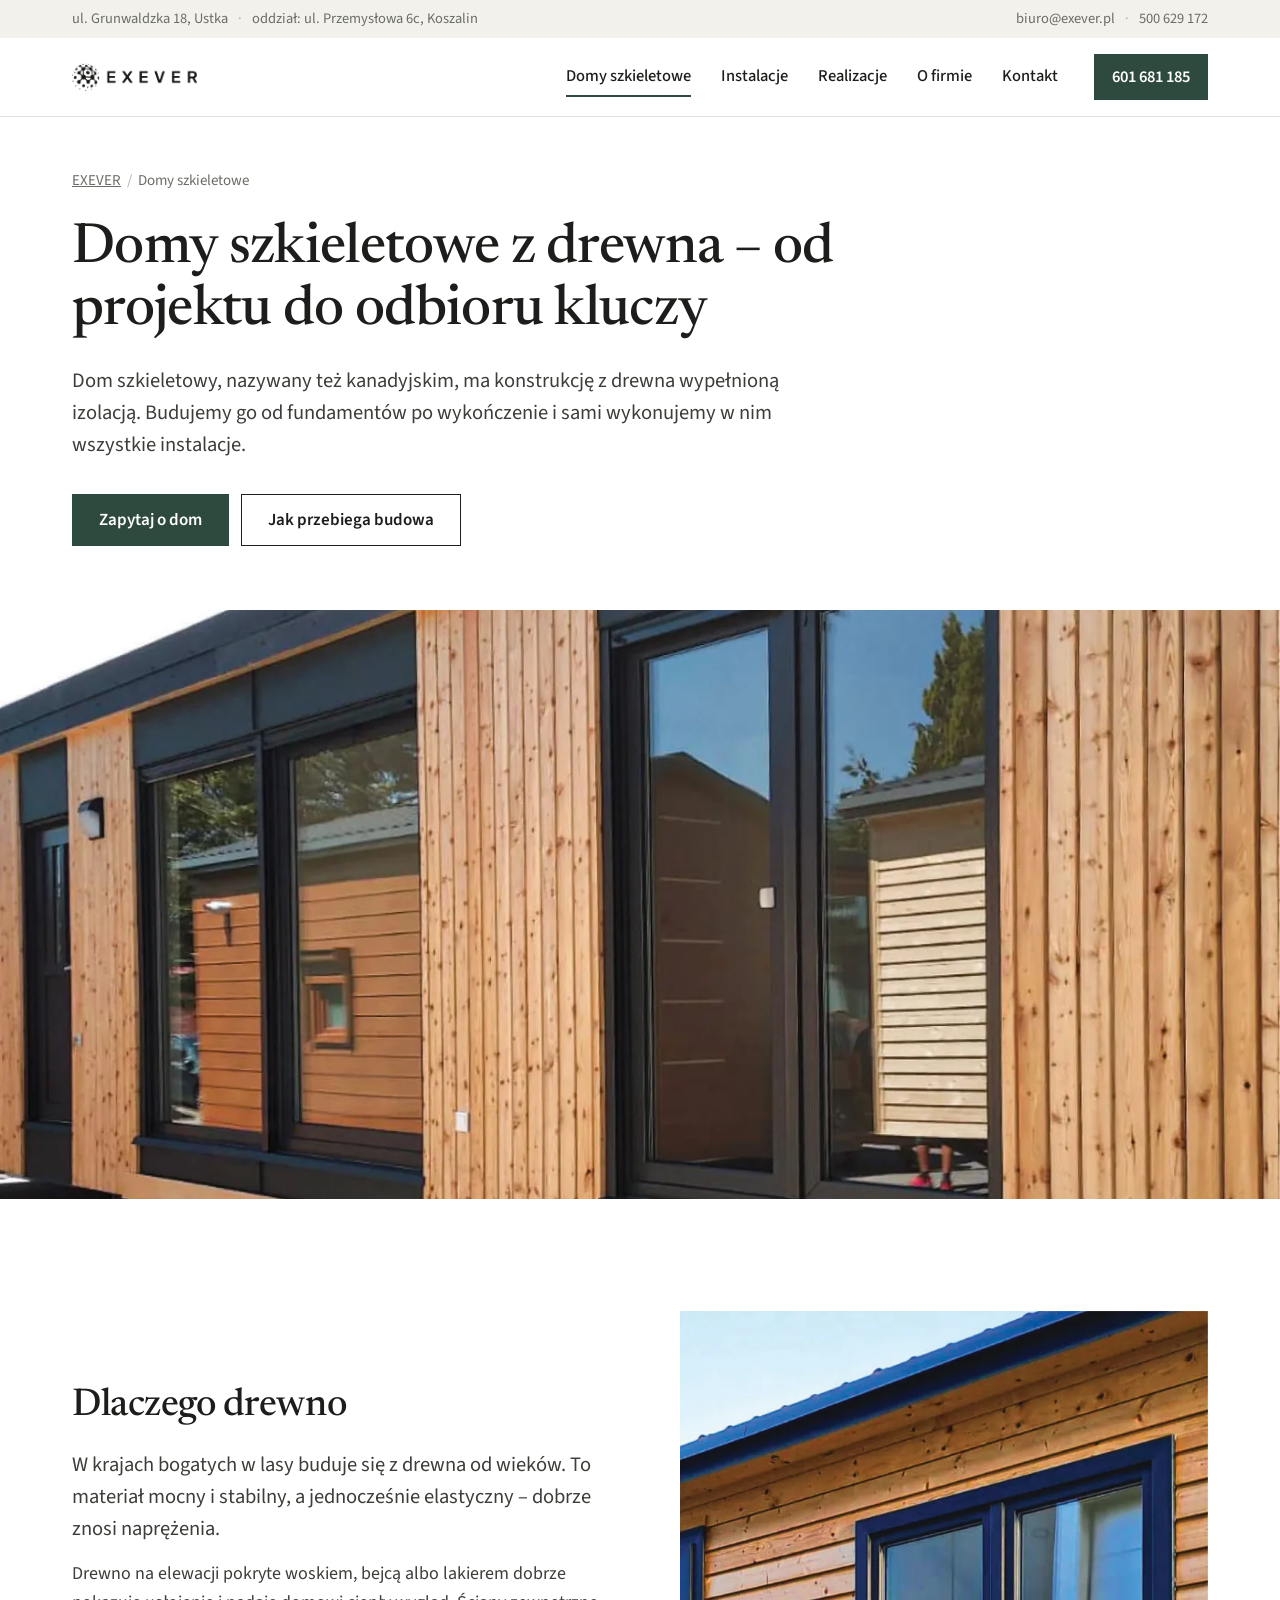
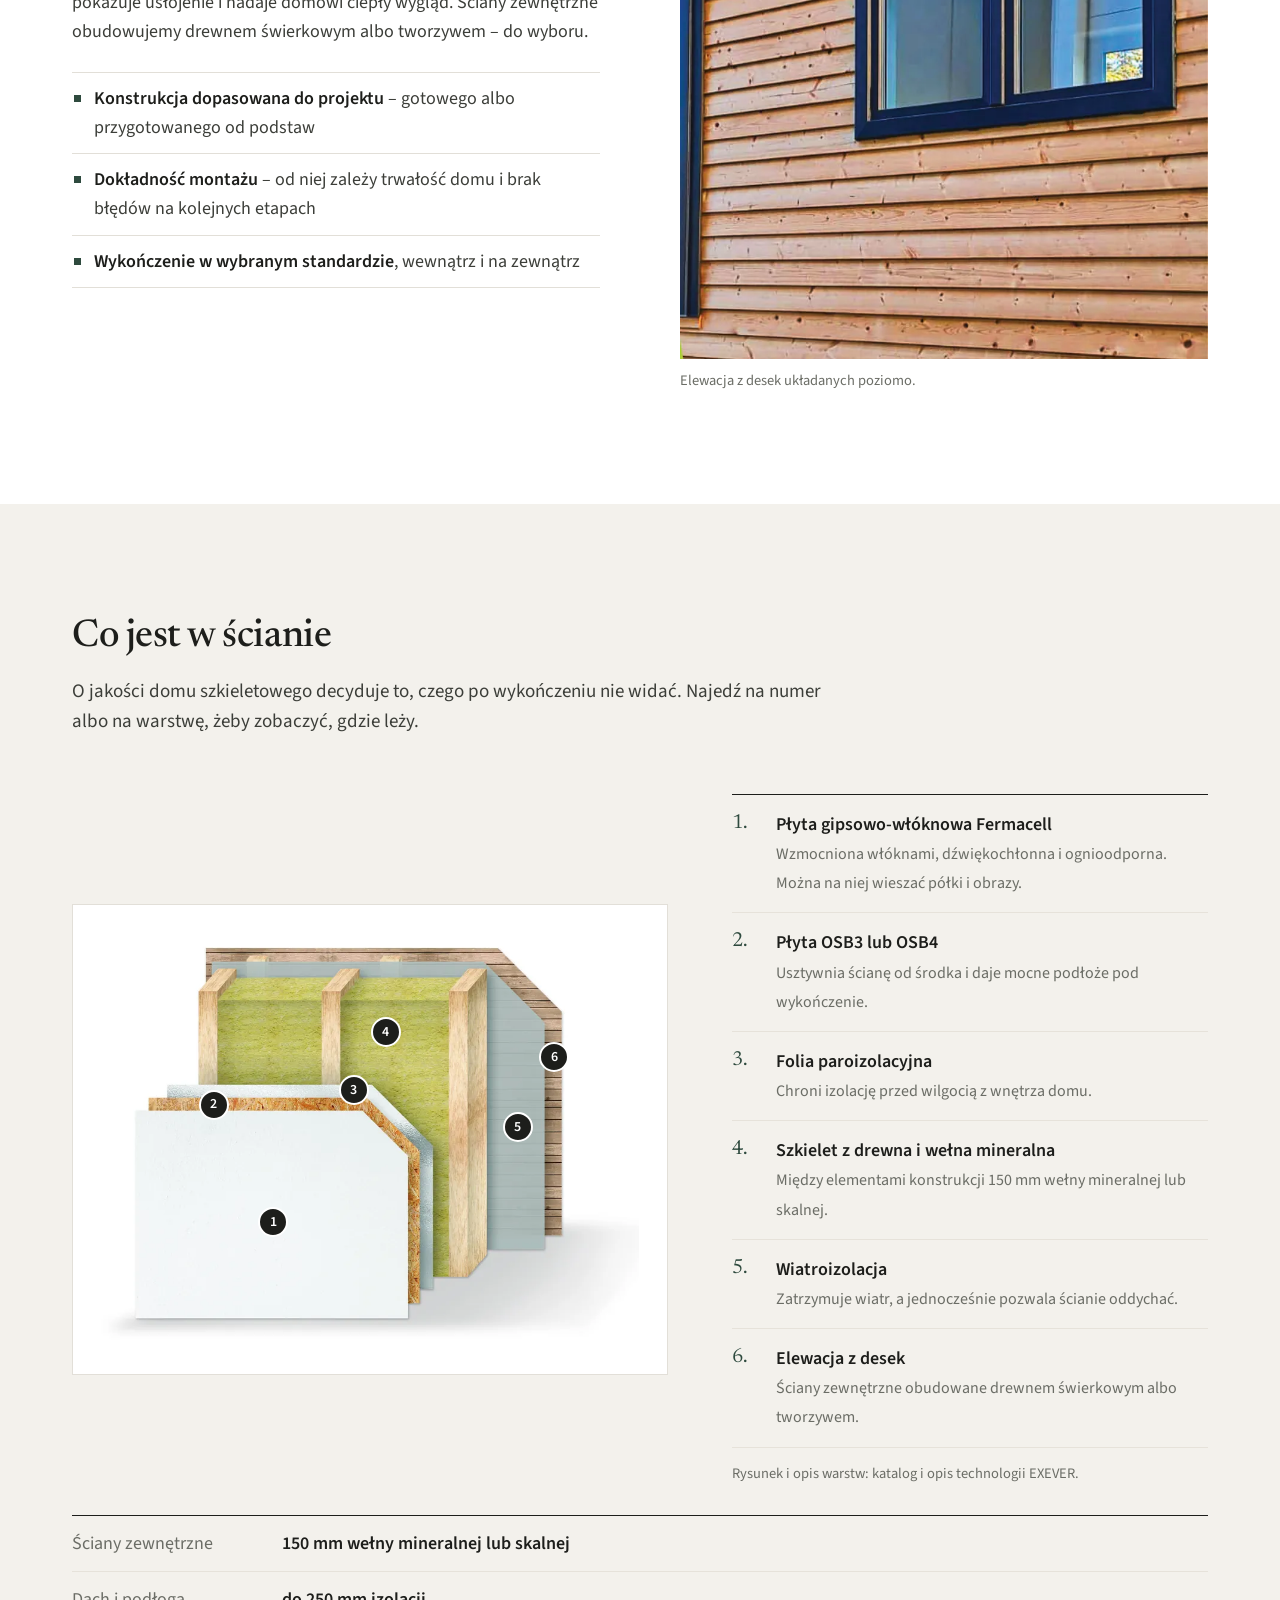
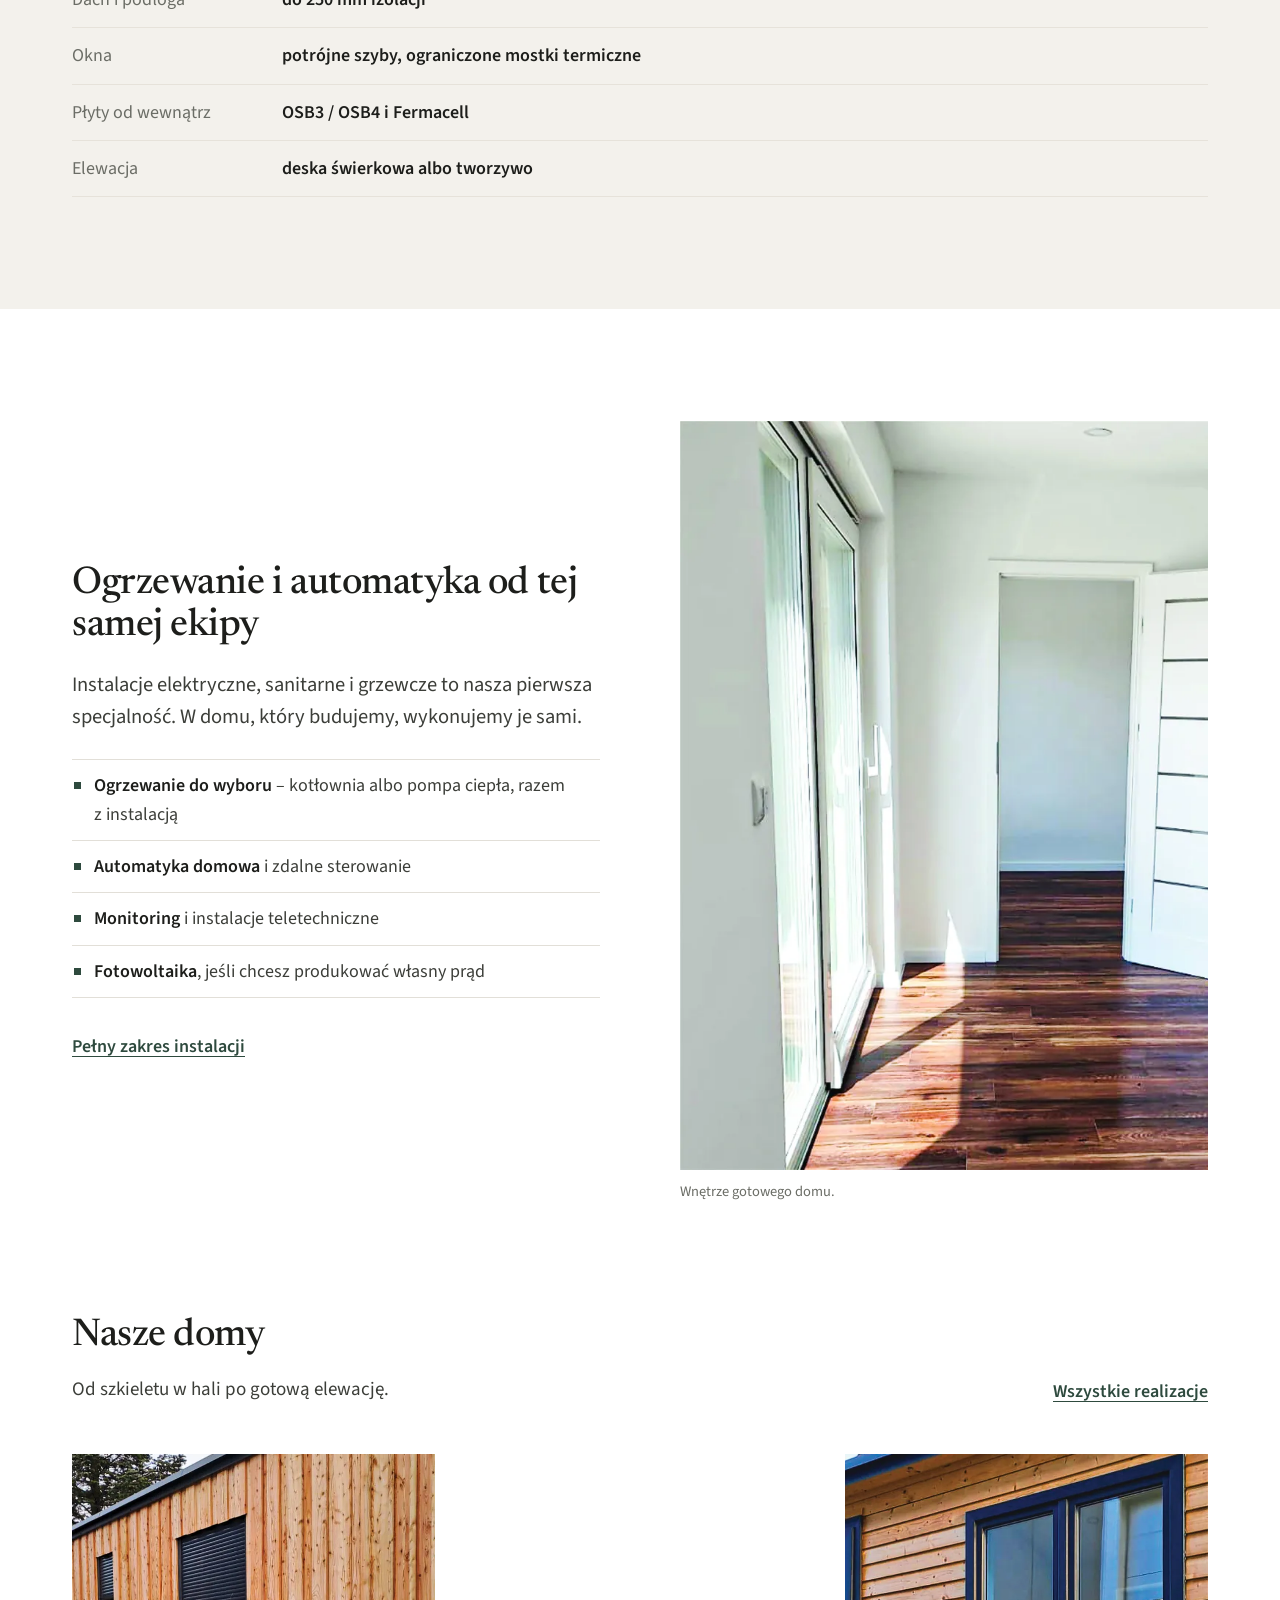
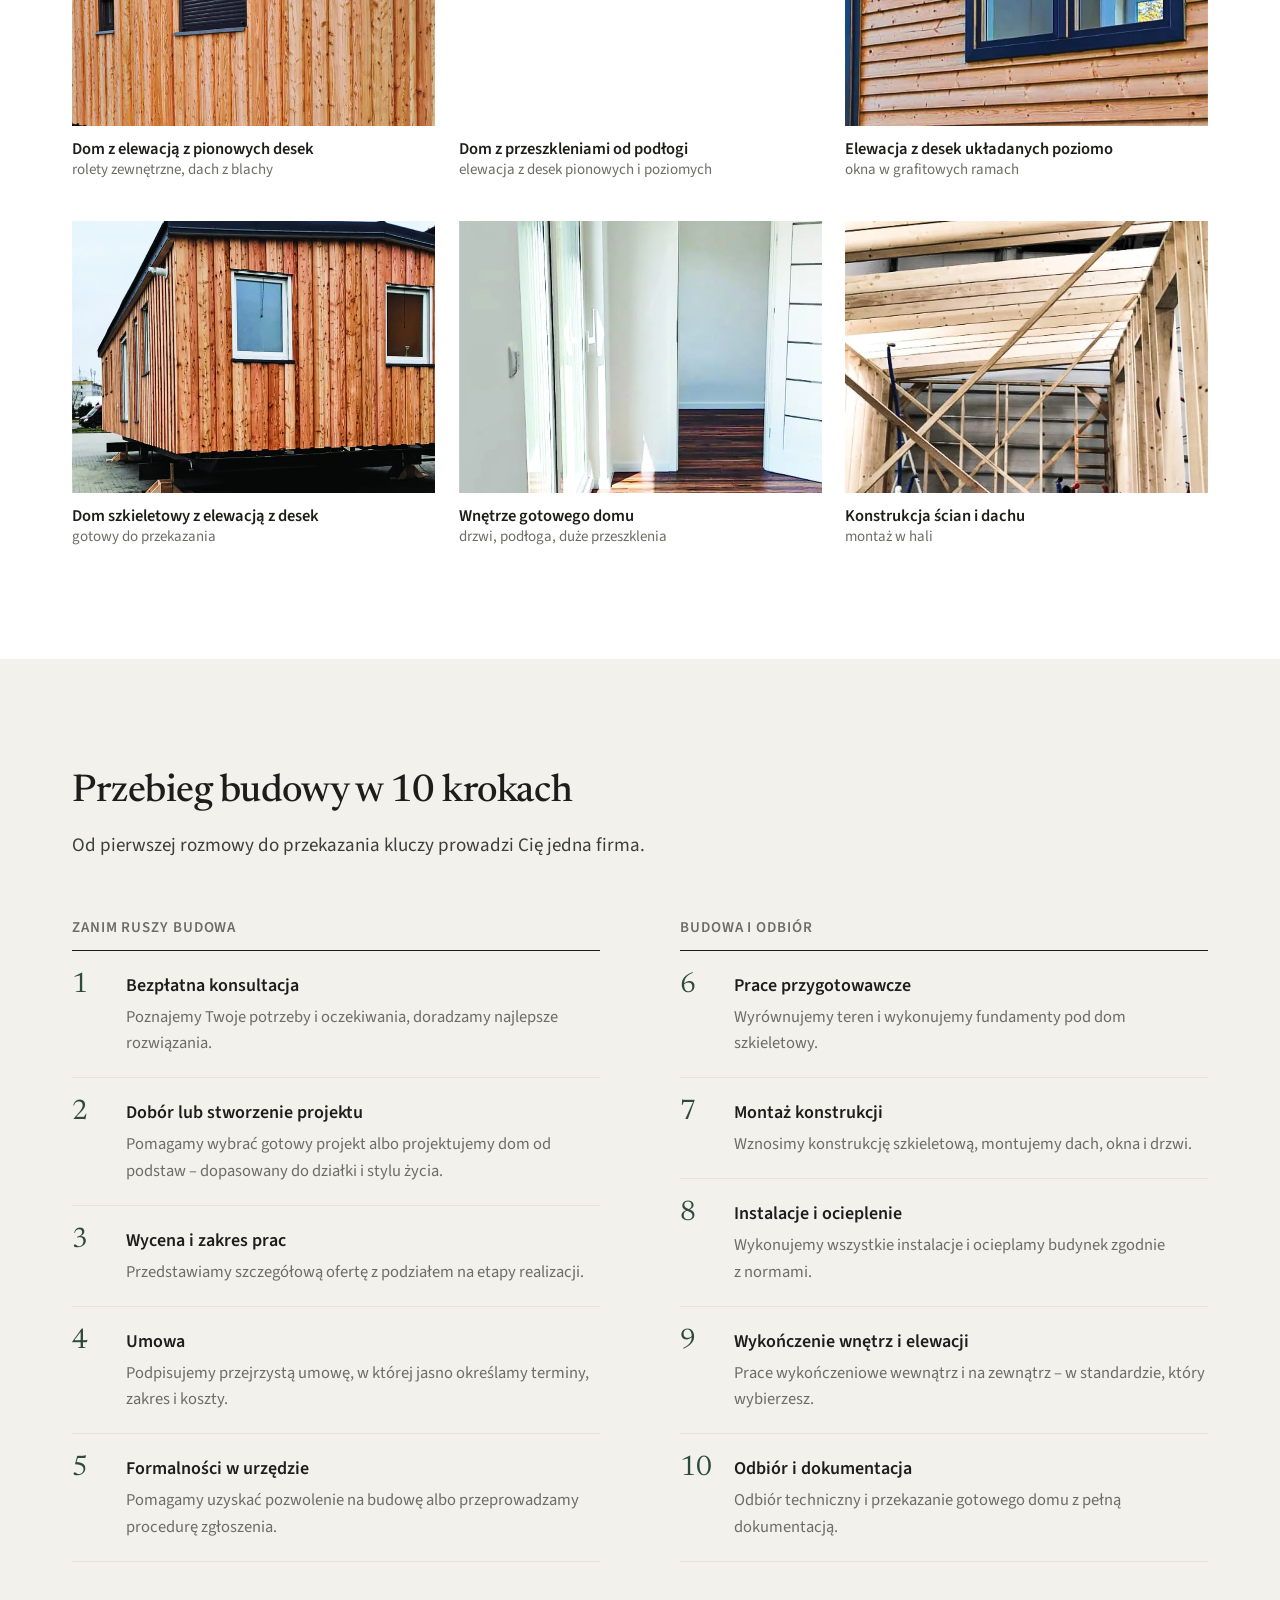
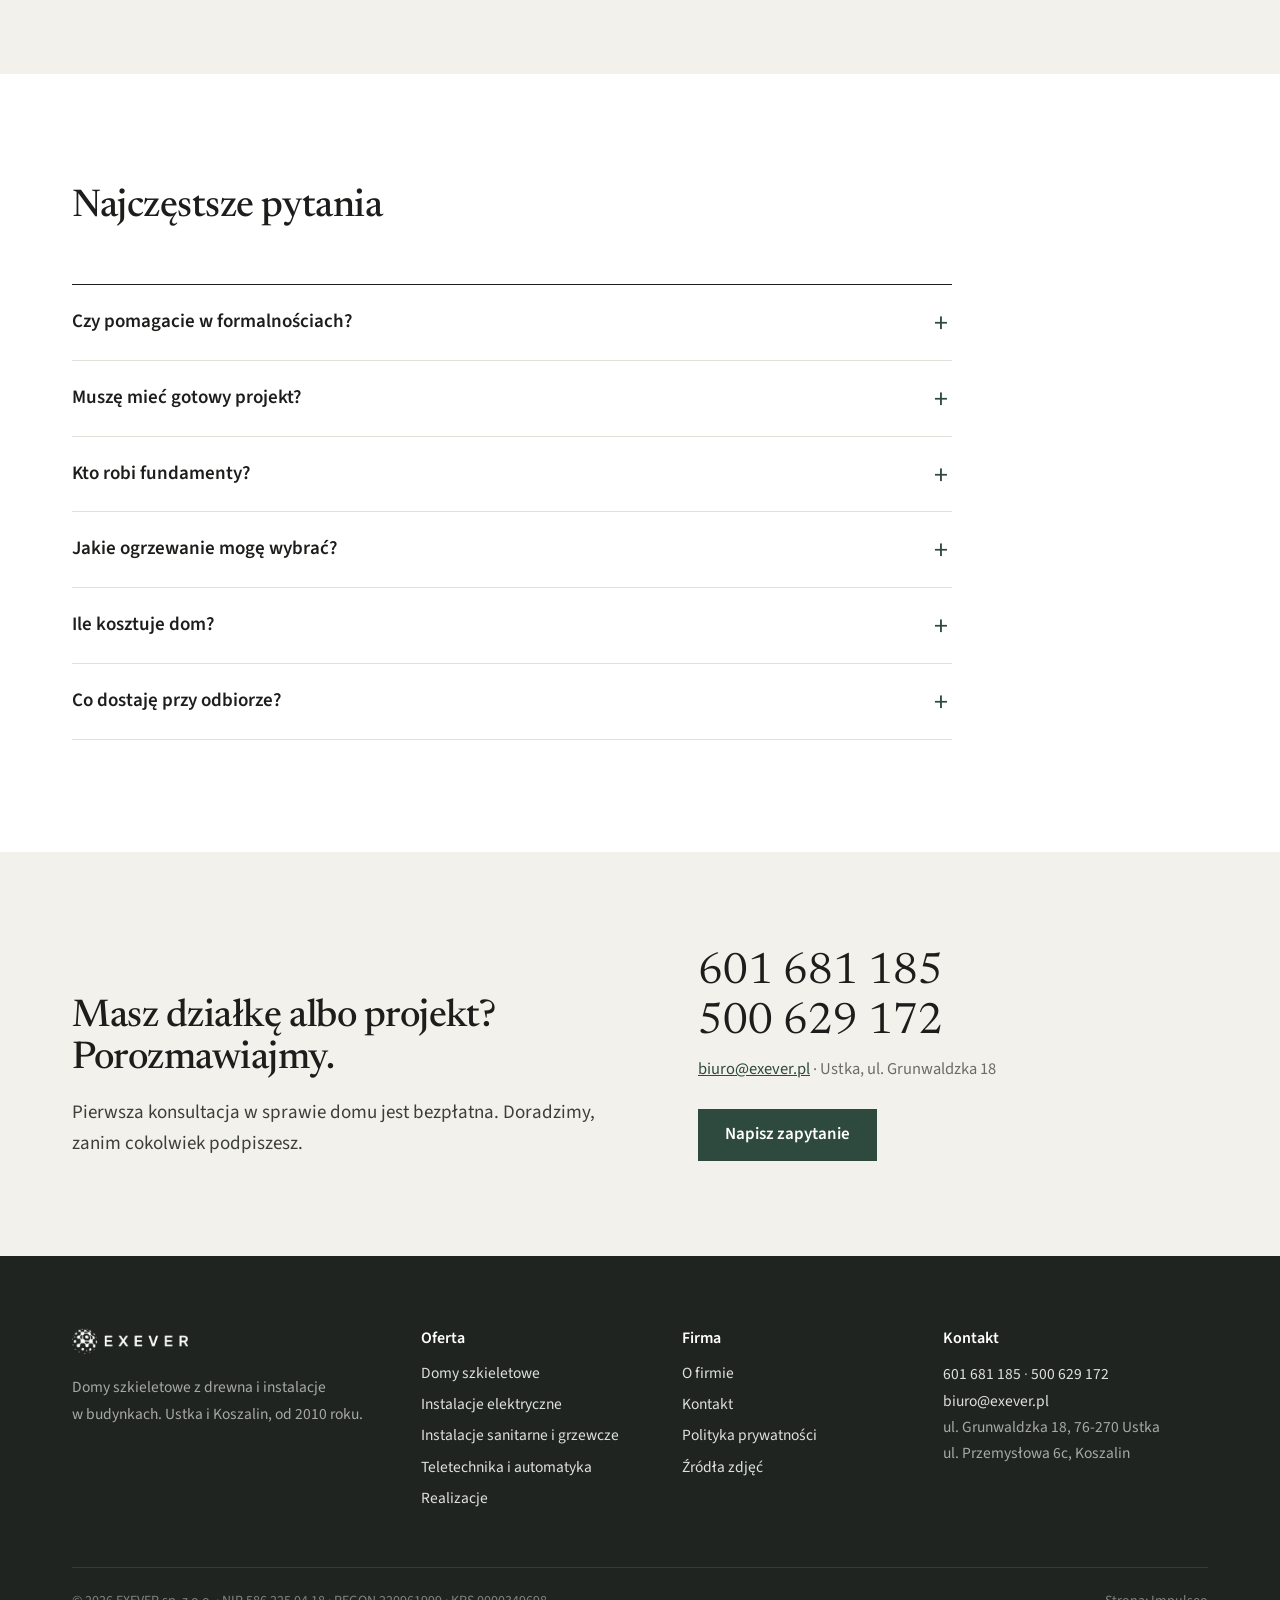
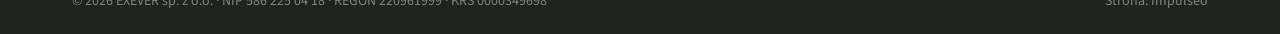
==== commit 3a36d5e2: "EXEVER v5: jasna strona firmy, Newsreader + Source Sans 3, przejścia z boków jak na exever.pl - v4 o" ====
--- a/domy-szkieletowe/index.html
+++ b/domy-szkieletowe/index.html
@@ -10,7 +10,7 @@
 <link rel="canonical" href="https://impulseo-pl.github.io/exever/domy-szkieletowe/">
 <link rel="alternate" hreflang="pl" href="https://impulseo-pl.github.io/exever/domy-szkieletowe/">
 <link rel="alternate" hreflang="x-default" href="https://impulseo-pl.github.io/exever/domy-szkieletowe/">
-<meta name="theme-color" content="#171715">
+<meta name="theme-color" content="#ffffff">
 <meta name="color-scheme" content="light">
 <meta name="format-detection" content="telephone=no">
 <meta name="referrer" content="strict-origin-when-cross-origin">
@@ -38,17 +38,24 @@
 <link rel="apple-touch-icon" href="../apple-touch-icon.png">
 <link rel="manifest" href="../site.webmanifest">
 <link rel="sitemap" type="application/xml" href="../sitemap.xml">
-<link rel="preload" href="../fonts/archivo-latin.woff2" as="font" type="font/woff2" crossorigin>
+<link rel="preload" href="../fonts/newsreader.woff2" as="font" type="font/woff2" crossorigin>
+<link rel="preload" href="../fonts/source-sans.woff2" as="font" type="font/woff2" crossorigin>
 <link rel="preload" as="image" href="../img/dom-dlugi-1400.webp" imagesrcset="../img/dom-dlugi-720.webp 720w, ../img/dom-dlugi-1400.webp 1400w, ../img/dom-dlugi-1559.webp 1559w" imagesizes="(min-width: 961px) 600px, 100vw" fetchpriority="high">
 <script>document.documentElement.className='js'</script>
-<style>@font-face{font-family:Archivo;font-style:normal;font-weight:400 800;font-stretch:100% 125%;font-display:swap;src:url(../fonts/archivo-latin.woff2) format("woff2");unicode-range:U+0020-007E,U+00A0-00FF,U+2013-2014,U+2018-201E,U+2022,U+2026,U+2032-2033,U+20AC,U+2122,U+2190-2193,U+2212}@font-face{font-family:Archivo;font-style:normal;font-weight:400 800;font-stretch:100% 125%;font-display:swap;src:url(../fonts/archivo-pl.woff2) format("woff2");unicode-range:U+0104-0107,U+0118-0119,U+0141-0144,U+015A-015B,U+0179-017C}@font-face{font-family:"Archivo Fallback";src:local("Arial");size-adjust:104%;ascent-override:88%;descent-override:21%;line-gap-override:0%}:root{--ink:#141412;--text:#3a3833;--muted:#6f6b63;--line:#e0d9cc;--line-2:#ebe5da;--paper:#faf8f4;--linen:#f1ebe0;--white:#fff;--wood:#c98a45;--wood-d:#a4682b;--wood-l:#ecc99d;--wood-2:#b87835;--char:#171715;--char-2:#22221f;--char-3:#2b2a27;--char-line:#34332f;--on-dark:#bdb8ae;--wrap:1280px;--r:3px;--f:Archivo,"Archivo Fallback",system-ui,-apple-system,"Segoe UI",sans-serif;--wide:116%}*,*::before,*::after{box-sizing:border-box}html{-webkit-text-size-adjust:100%;scroll-behavior:smooth;scroll-padding-top:90px}body{margin:0;font:400 17px/1.64 var(--f);color:var(--text);background:var(--paper);-webkit-font-smoothing:antialiased;text-rendering:optimizeLegibility}img{display:block;max-width:100%;height:auto}a{color:var(--wood-d)}a:hover{color:var(--ink)}h1,h2,h3,h4{color:var(--ink);font-weight:760;font-stretch:var(--wide);line-height:1.04;margin:0;letter-spacing:-.025em;text-wrap:balance}h1{font-size:clamp(36px,4.4vw,66px)}h2{font-size:clamp(28px,3.2vw,46px)}h3{font-size:21px;line-height:1.22;letter-spacing:-.01em;font-weight:700}p{margin:0;text-wrap:pretty}p+p{margin-top:14px}ul,ol{margin:0;padding:0}.wrap{width:100%;max-width:var(--wrap);margin:0 auto;padding:0 36px}.skip{position:absolute;left:-9999px;top:0;background:var(--wood);color:var(--ink);padding:10px 16px;z-index:99}.skip:focus{left:12px;top:12px}:focus-visible{outline:2px solid var(--wood);outline-offset:3px}.accent{color:var(--wood)}.vh{position:absolute!important;width:1px;height:1px;overflow:hidden;clip:rect(0 0 0 0);white-space:nowrap}.site-head{position:sticky;top:0;z-index:50;background:rgba(23,23,21,.96);backdrop-filter:saturate(1.2) blur(8px);border-bottom:1px solid var(--char-line)}.head-in{display:flex;align-items:center;gap:32px;height:76px}.brand{display:flex;align-items:center;flex:none}.brand img{height:30px;width:auto}.menu{display:flex;align-items:center;gap:6px;margin-left:auto}.menu a{color:#e4dfd6;text-decoration:none;font-size:15px;font-weight:500;padding:9px 13px;border-radius:var(--r);transition:background .15s,color .15s}.menu a:hover{color:#fff;background:var(--char-3)}.menu a[aria-current=page]{color:#fff;background:var(--char-3);box-shadow:inset 0 -2px 0 var(--wood)}.menu .head-tel{background:var(--wood);color:var(--ink);padding:11px 18px;margin-left:14px;font-weight:650}.menu .head-tel:hover{background:var(--wood-l);color:var(--ink)}.menu-btn{display:none;margin-left:auto;background:none;border:1px solid #4a4944;border-radius:var(--r);font:inherit;font-size:15px;font-weight:500;padding:8px 14px;color:#fff;cursor:pointer}.btn{display:inline-flex;align-items:center;justify-content:center;gap:10px;min-height:56px;padding:0 28px;border-radius:var(--r);font-weight:650;font-size:16.5px;text-decoration:none;border:1.5px solid transparent;cursor:pointer;font-family:inherit;transition:background .15s,color .15s,border-color .15s,transform .15s}.btn-main{background:var(--wood);color:var(--ink)}.btn-main::after{content:"→";transition:transform .15s}.btn-main:hover{background:var(--ink);color:#fff}.btn-main:hover::after{transform:translateX(3px)}.btn-sec{border-color:var(--ink);color:var(--ink);background:transparent}.btn-sec:hover{background:var(--ink);color:#fff}.btn-light{background:var(--wood);color:var(--ink)}.btn-light:hover{background:#fff;color:var(--ink)}.btn-ghost{border-color:rgba(255,255,255,.5);color:#fff}.btn-ghost:hover{background:#fff;color:var(--ink)}.sec-dark .btn-sec,.hero .btn-sec,.phero .btn-sec{border-color:rgba(255,255,255,.5);color:#fff}.sec-dark .btn-sec:hover,.hero .btn-sec:hover,.phero .btn-sec:hover{background:#fff;color:var(--ink)}.sec-dark .btn-main:hover,.hero .btn-main:hover,.phero .btn-main:hover{background:#fff}.actions{display:flex;flex-wrap:wrap;gap:12px;margin-top:36px}.more{font-weight:650;text-decoration:none;display:inline-flex;gap:10px;align-items:center;color:var(--ink);border-bottom:2px solid var(--wood);padding-bottom:3px}.more::after{content:"→";transition:transform .15s}.more:hover{color:var(--wood-d)}.more:hover::after{transform:translateX(3px)}.sec{padding:128px 0}.sec-sand{background:var(--linen)}.sec-dark{background:var(--char);color:var(--on-dark)}.sec-dark h2,.sec-dark h3{color:#fff}.sec-dark a{color:#fff}.sec-dark .more{color:#fff}.kicker{font-size:13.5px;font-weight:650;font-stretch:var(--wide);text-transform:uppercase;letter-spacing:.12em;color:var(--wood-d);margin-bottom:20px;display:flex;align-items:center;gap:12px}.kicker::before{content:"";width:28px;height:2px;background:var(--wood)}.sec-dark .kicker,.hero .kicker,.phero .kicker{color:var(--wood-l)}.lead{font-size:19.5px;line-height:1.58;color:var(--text)}.sec-dark .lead{color:#d8d3c9}.sec-head{max-width:820px;margin-bottom:64px}.sec-head p{margin-top:20px;font-size:18.5px}.sec-head-row{display:flex;justify-content:space-between;align-items:flex-end;gap:32px;margin-bottom:56px}.sec-head-row .sec-head{margin-bottom:0}.hero{background:var(--char);color:#dcd7ce;overflow:hidden}.hero-in{display:grid;grid-template-columns:1.12fr 1fr;gap:64px;align-items:center;min-height:calc(100vh - 76px);max-height:940px;padding-top:56px;padding-bottom:56px}.hero h1{color:#fff;font-size:clamp(36px,4.2vw,62px)}.hero h1 .accent{display:block}.hero .lead{margin-top:28px;max-width:560px;color:#d6d1c7}.hero-meta{display:grid;grid-template-columns:repeat(3,auto);justify-content:start;gap:12px 44px;margin-top:52px;padding-top:24px;border-top:1px solid var(--char-line);font-size:14.5px;color:#aaa59b}.hero-meta b{display:block;color:#fff;font-weight:650;font-size:16.5px}.hero-meta a{color:inherit;text-decoration:none}.hero-pics{display:grid;grid-template-columns:1.3fr 1fr;grid-template-rows:1fr 1fr;gap:12px;height:min(700px,calc(100vh - 188px));min-height:520px}.hero-pics figure{margin:0;position:relative;overflow:hidden;border-radius:var(--r);background:var(--char-2)}.hero-pics figure:first-child{grid-row:span 2}.hero-pics img{width:100%;height:100%;object-fit:cover}.hero-pics figure:first-child img{object-position:50% 40%}.hero-pics figcaption{position:absolute;left:0;right:0;bottom:0;padding:44px 16px 14px;font-size:14px;font-weight:600;color:#fff;background:linear-gradient(transparent,rgba(0,0,0,.72));line-height:1.3}.hero-pics figcaption small{display:block;font-weight:400;color:#d6d1c7;font-size:13px}.svc{background:var(--wood)}.svc ul{list-style:none;display:grid;grid-template-columns:repeat(4,1fr)}.svc li+li{border-left:1px solid rgba(20,20,18,.18)}.svc a{display:flex;justify-content:space-between;align-items:center;gap:12px;padding:24px 22px;color:var(--ink);text-decoration:none;font-weight:650;font-stretch:112%;font-size:16px;line-height:1.25;transition:background .15s}.svc li:first-child a{padding-left:0}.svc a::after{content:"→";transition:transform .15s}.svc a:hover{background:rgba(255,255,255,.14)}.svc a:hover::after{transform:translateX(4px)}.phero{background:var(--char);color:var(--on-dark);padding:60px 0 72px}.phero-in{display:grid;grid-template-columns:1.05fr 1fr;gap:64px;align-items:center}.phero.solo .phero-in{grid-template-columns:1fr}.phero h1{color:#fff;max-width:1000px;font-size:clamp(34px,3.7vw,56px)}.phero .lead{margin-top:24px;max-width:640px;color:#d8d3c9}.phero-img{margin:0;position:relative;border-radius:var(--r);overflow:hidden;aspect-ratio:4/3;background:var(--char-2)}.phero-img img{width:100%;height:100%;object-fit:cover}.crumbs ol{list-style:none;display:flex;flex-wrap:wrap;gap:6px;font-size:14px;color:#8f8a80;margin-bottom:30px}.crumbs li+li::before{content:"/";margin-right:6px;color:#5f5b54}.crumbs a{color:#b3aea4;text-decoration:none}.crumbs a:hover{color:#fff}.doc .crumbs ol{color:var(--muted)}.doc .crumbs a{color:var(--muted)}.doors{display:grid;grid-template-columns:1fr 1fr;gap:28px}.door{display:flex;flex-direction:column;text-decoration:none;color:inherit;background:var(--white);border:1px solid var(--line);border-radius:var(--r);overflow:hidden;transition:box-shadow .25s,transform .25s,border-color .25s}.door:hover{color:inherit;border-color:var(--wood-l);box-shadow:0 22px 50px -24px rgba(40,30,15,.35);transform:translateY(-3px)}.door-img{aspect-ratio:16/10;overflow:hidden;background:var(--linen);position:relative}.door-img img{width:100%;height:100%;object-fit:cover;transition:transform .7s}.door:hover .door-img img{transform:scale(1.04)}.door-num{position:absolute;left:0;top:0;background:var(--char);color:var(--wood-l);font-weight:700;font-stretch:var(--wide);font-size:14px;padding:10px 14px;letter-spacing:.06em}.door-body{padding:34px 36px 36px;display:flex;flex-direction:column;flex:1}.door-body h3{font-size:clamp(25px,2.2vw,32px);font-stretch:var(--wide);letter-spacing:-.025em}.door-body p{margin-top:14px;font-size:17.5px}.door-body ul{list-style:none;margin:24px 0 30px;border-top:1px solid var(--line)}.door-body li{padding:12px 0 12px 26px;border-bottom:1px solid var(--line);position:relative}.door-body li::before{content:"";position:absolute;left:0;top:23px;width:12px;height:2px;background:var(--wood)}.door-body .more{margin-top:auto;align-self:flex-start}.split{display:grid;grid-template-columns:1fr 1fr;gap:88px;align-items:center}.split+.split{margin-top:120px}.split.rev .split-img{order:2}.split-img{position:relative}.split-img>img{width:100%;border-radius:var(--r)}.split-img .pair{display:grid;grid-template-columns:1.25fr 1fr;gap:12px;align-items:end}.split-img .pair img{object-fit:cover;aspect-ratio:3/4;border-radius:var(--r)}.split-img .pair img+img{aspect-ratio:3/3.4}.split-txt h2{margin-bottom:26px}.split-txt .lead{margin-bottom:6px}.figcap{font-size:13.5px;color:var(--muted);margin-top:12px}.sec-dark .figcap{color:#8f8a80}.ticks{list-style:none;margin-top:30px;border-top:1px solid var(--line)}.ticks li{padding:15px 0 15px 34px;border-bottom:1px solid var(--line);position:relative}.ticks li::before{content:"";position:absolute;left:0;top:26px;width:18px;height:2px;background:var(--wood)}.sec-dark .ticks,.sec-dark .ticks li{border-color:var(--char-line)}.ticks b{color:var(--ink);font-weight:650}.sec-dark .ticks b{color:#fff}.wall{display:grid;grid-template-columns:1.3fr 1fr;gap:72px;align-items:center}.wall-fig{margin:0;position:relative;background:#fff;padding:28px;border:1px solid var(--line);border-radius:var(--r)}.wall-pic{position:relative}.wall-pic img{width:100%}.pin{position:absolute;transform:translate(-50%,-50%);width:32px;height:32px;border-radius:50%;background:var(--ink);color:#fff;font-size:14px;font-weight:700;display:grid;place-items:center;border:2px solid #fff;box-shadow:0 1px 4px rgba(0,0,0,.3);transition:background .15s,transform .15s}.pin.on{background:var(--wood);color:var(--ink);transform:translate(-50%,-50%) scale(1.18)}.layers{list-style:none;counter-reset:l;border-top:1px solid var(--line)}.layers li{counter-increment:l;display:grid;grid-template-columns:34px 1fr;gap:16px;padding:16px 10px 16px 0;border-bottom:1px solid var(--line);transition:background .15s;cursor:default}.layers li::before{content:counter(l);width:30px;height:30px;border-radius:50%;background:var(--ink);color:#fff;display:grid;place-items:center;font-size:13px;font-weight:700}.layers li.on::before{background:var(--wood);color:var(--ink)}.layers b{display:block;color:var(--ink);font-weight:650;font-size:17px}.layers span{font-size:15.5px;color:var(--muted)}.specs{display:grid;grid-template-columns:repeat(4,1fr);margin-top:96px;border-top:1px solid var(--line)}.specs div{padding:32px 28px 0 0}.specs div+div{padding-left:28px;border-left:1px solid var(--line)}.specs b{display:block;font-size:clamp(24px,2.5vw,38px);font-weight:760;font-stretch:108%;white-space:nowrap;color:var(--wood-d);letter-spacing:-.03em;line-height:1.05}.specs span{display:block;margin-top:10px;font-size:15.5px;color:var(--muted)}.sec-dark .specs,.sec-dark .specs div+div{border-color:var(--char-line)}.sec-dark .specs b{color:var(--wood)}.sec-dark .specs span{color:var(--on-dark)}.src{font-size:13.5px;color:var(--muted);margin-top:16px}.inst{display:grid;grid-template-columns:repeat(3,1fr);gap:20px}.inst>div{padding:34px 32px 36px;background:var(--white);border:1px solid var(--line);border-top:3px solid var(--wood);border-radius:var(--r)}.inst h3{font-size:22px;font-stretch:var(--wide);margin-bottom:20px}.inst ul{list-style:none;display:grid;gap:10px}.inst li{padding-left:22px;position:relative}.inst li::before{content:"";position:absolute;left:0;top:.8em;width:10px;height:2px;background:var(--wood)}.sec-dark .inst>div{background:var(--char-2);border-color:var(--char-line);border-top-color:var(--wood)}.proj{display:grid;grid-template-columns:1.5fr 1fr 1fr;gap:12px;margin-top:64px}.proj figure{margin:0;position:relative;overflow:hidden;background:var(--char-2);border-radius:var(--r)}.proj figure:first-child{grid-row:span 2}.proj img{width:100%;height:100%;object-fit:cover;aspect-ratio:4/3;transition:transform .7s}.proj figure:hover img{transform:scale(1.04)}.proj figure:first-child img{aspect-ratio:auto}.proj figcaption{position:absolute;left:0;right:0;bottom:0;padding:44px 18px 15px;font-size:15px;font-weight:600;color:#fff;background:linear-gradient(transparent,rgba(0,0,0,.75));line-height:1.35}.filters{display:flex;flex-wrap:wrap;gap:8px;margin-bottom:36px}.filters button{font:inherit;font-size:15.5px;font-weight:600;padding:11px 20px;border:1px solid var(--line);border-radius:40px;background:var(--white);cursor:pointer;color:var(--text);transition:background .15s,color .15s,border-color .15s}.filters button:hover{border-color:var(--ink)}.filters button[aria-pressed=true]{background:var(--ink);border-color:var(--ink);color:#fff}.gallery{display:grid;grid-template-columns:repeat(3,1fr);gap:40px 18px}.gallery a{display:block;position:relative;color:inherit;text-decoration:none}.gallery .gimg{display:block;overflow:hidden;border-radius:var(--r);background:var(--linen)}.gallery img{width:100%;aspect-ratio:4/3;object-fit:cover;transition:transform .6s}.gallery a:hover img{transform:scale(1.04)}.gallery .gcap{display:block;padding:14px 0 0;font-size:16.5px;color:var(--ink);font-weight:650;line-height:1.35}.gallery .gcap small{display:block;color:var(--muted);font-weight:400;font-size:14.5px;margin-top:3px}.gallery [hidden]{display:none}.lb{position:fixed;inset:0;z-index:200;background:rgba(12,12,10,.95);display:none;align-items:center;justify-content:center;flex-direction:column;padding:56px 64px}.lb.open{display:flex}.lb img{max-width:100%;max-height:calc(100vh - 150px);object-fit:contain}.lb p{color:#e6e3dc;margin-top:14px;font-size:15px;text-align:center}.lb button{position:absolute;background:none;border:0;color:#fff;font-size:40px;line-height:1;cursor:pointer;padding:10px 16px;font-family:inherit}.lb .x{top:10px;right:14px}.lb .prev{left:8px;top:50%;transform:translateY(-50%)}.lb .next{right:8px;top:50%;transform:translateY(-50%)}.steps{display:grid;grid-template-columns:1fr;gap:64px}.steps h3{font-size:13.5px;font-weight:650;text-transform:uppercase;letter-spacing:.12em;color:var(--wood-d);margin-bottom:0}.sec-dark .steps h3{color:var(--wood-l)}.steps ol{list-style:none;display:grid;grid-template-columns:repeat(5,1fr);gap:0 24px;position:relative;margin-top:26px}.steps ol::before{content:"";position:absolute;left:0;right:0;top:27px;height:1px;background:var(--line)}.sec-dark .steps ol::before{background:var(--char-line)}.steps li{position:relative;padding-top:0}.steps li>span{position:relative;display:grid;place-items:center;width:56px;height:56px;border-radius:50%;background:var(--char);border:1.5px solid var(--wood);font-size:20px;font-weight:760;font-stretch:var(--wide);color:var(--wood-l);margin-bottom:22px}.steps b{display:block;color:var(--ink);font-weight:650;font-size:17.5px;line-height:1.3}.sec-dark .steps b{color:#fff}.steps p{font-size:15.5px;color:var(--muted);margin-top:8px}.sec-dark .steps p{color:var(--on-dark)}.reviews{display:grid;grid-template-columns:1fr 1fr;gap:24px}.review{margin:0;padding:40px 96px 34px 40px;background:var(--white);border:1px solid var(--line);border-radius:var(--r);position:relative}.review::before{content:"„";position:absolute;right:30px;top:-30px;font-size:120px;line-height:1;color:var(--wood-l);font-weight:800;font-stretch:var(--wide)}.stars{color:var(--wood);letter-spacing:3px;font-size:18px}.review blockquote{margin:16px 0 22px;font-size:clamp(21px,2vw,27px);line-height:1.32;color:var(--ink);font-weight:650;font-stretch:108%;letter-spacing:-.02em}.review figcaption{font-size:15px;color:var(--muted)}.review figcaption a{color:var(--muted)}.people{display:grid;grid-template-columns:repeat(2,1fr);gap:14px}.people>div{padding:24px;background:var(--white);border:1px solid var(--line);border-radius:var(--r)}.people b{display:block;font-size:20px;color:var(--ink);font-weight:700;font-stretch:var(--wide);letter-spacing:-.015em}.people span{color:var(--muted);font-size:15.5px}.facts{width:100%;border-collapse:collapse;font-size:16.5px;border-top:2px solid var(--ink)}.facts th,.facts td{text-align:left;padding:14px 0;border-bottom:1px solid var(--line);vertical-align:top}.facts th{font-weight:500;color:var(--muted);width:40%;padding-right:20px}.facts td{color:var(--ink);font-weight:500}.faq{border-top:2px solid var(--ink);max-width:920px}.faq details{border-bottom:1px solid var(--line)}.faq summary{list-style:none;cursor:pointer;padding:24px 52px 24px 0;font-weight:650;color:var(--ink);font-size:19.5px;position:relative;letter-spacing:-.01em}.faq summary::-webkit-details-marker{display:none}.faq summary::after{content:"+";position:absolute;right:0;top:18px;width:34px;height:34px;border-radius:50%;border:1px solid var(--line);display:grid;place-items:center;font-size:22px;font-weight:400;color:var(--wood-d);transition:transform .2s,background .2s}.faq details[open] summary::after{transform:rotate(45deg);background:var(--wood);color:var(--ink);border-color:var(--wood)}.faq details p{padding:0 52px 26px 0;font-size:17px}.cta{position:relative;background:var(--char);color:#e0dbd2;overflow:hidden}.cta-bg{position:absolute;inset:0;width:100%;height:100%;object-fit:cover;object-position:50% 50%;opacity:.34}.cta::after{content:"";position:absolute;inset:0;background:linear-gradient(90deg,rgba(23,23,21,.9) 0%,rgba(23,23,21,.4) 70%)}.cta .wrap{position:relative;z-index:2;display:flex;align-items:flex-end;justify-content:space-between;gap:48px;padding-top:128px;padding-bottom:116px}.cta h2{color:#fff;font-size:clamp(32px,4vw,56px);max-width:720px}.cta p{margin-top:18px;font-size:18.5px;max-width:620px}.cta .actions{margin-top:0;flex:none}.contact{display:grid;grid-template-columns:1fr 1.1fr;gap:80px;align-items:start}.tel-big{display:block;font-size:clamp(32px,3.8vw,50px);font-weight:760;font-stretch:var(--wide);color:var(--ink);text-decoration:none;letter-spacing:-.03em;line-height:1.1}.tel-big:hover{color:var(--wood-d)}.c-block{padding:24px 0;border-bottom:1px solid var(--line)}.c-block:first-of-type{border-top:2px solid var(--ink)}.c-block h3{font-size:13px;color:var(--muted);font-weight:650;margin-bottom:8px;letter-spacing:.1em;text-transform:uppercase;font-stretch:100%}.c-block p{color:var(--ink);font-weight:500}.c-grid{display:grid;grid-template-columns:1fr 1fr;gap:24px}.map{margin-top:28px;border:1px solid var(--line);overflow:hidden;background:#fff;border-radius:var(--r)}.map iframe{display:block;width:100%;height:280px;border:0}.map a{display:block;padding:12px 14px;font-size:15px;border-top:1px solid var(--line);font-weight:500}.form{background:var(--char);color:var(--on-dark);padding:44px;border-radius:var(--r)}.form h2{font-size:32px;margin-bottom:8px;color:#fff}.form>p{color:var(--on-dark);margin-bottom:28px}.field{margin-bottom:18px}.field label,.field legend{display:block;font-size:15px;font-weight:500;color:#eee9e0;margin-bottom:8px}.field input[type=text],.field input[type=tel],.field input[type=email],.field textarea{width:100%;font:inherit;font-size:16.5px;padding:14px 15px;border:1px solid #45443f;border-radius:var(--r);background:var(--char-2);color:#fff}.field input::placeholder,.field textarea::placeholder{color:#7d786f}.field input:focus,.field textarea:focus{outline:2px solid var(--wood);outline-offset:0;border-color:var(--wood)}.field textarea{min-height:120px;resize:vertical}.row2{display:grid;grid-template-columns:1fr 1fr;gap:14px}fieldset{border:0;padding:0;margin:0 0 18px}.opts{display:grid;grid-template-columns:1fr 1fr;gap:8px}.opts label{display:flex;align-items:center;gap:10px;background:var(--char-2);border:1px solid #45443f;border-radius:var(--r);padding:13px 14px;font-size:15.5px;font-weight:500;cursor:pointer;margin:0;color:#eee9e0}.opts input{accent-color:var(--wood);width:18px;height:18px;margin:0}.opts label:has(input:checked){border-color:var(--wood);box-shadow:inset 0 0 0 1px var(--wood)}.consent{display:flex;gap:10px;align-items:flex-start;font-size:14.5px;color:var(--on-dark);margin:6px 0 24px}.consent a{color:var(--wood-l)}.consent input{accent-color:var(--wood);width:18px;height:18px;margin:2px 0 0;flex:none}.form .btn{width:100%}.form .btn-main:hover{background:#fff}.form-msg{margin-top:14px;font-size:15px;min-height:22px}.form-msg.err{color:#f0a48f}.form-msg.ok{color:var(--wood-l);font-weight:500}.site-foot{background:#0f0f0e;color:#9e998f;font-size:15px;padding:88px 0 0}.foot-grid{display:grid;grid-template-columns:1.4fr 1fr 1fr 1fr;gap:40px}.site-foot img{height:28px;width:auto;margin-bottom:22px}.site-foot h3{color:#fff;font-size:13px;font-weight:650;margin-bottom:16px;letter-spacing:.12em;text-transform:uppercase}.site-foot a{color:#d9d4cb;text-decoration:none}.site-foot a:hover{color:var(--wood-l)}.site-foot ul{list-style:none;display:grid;gap:8px}.site-foot p{line-height:1.7}.foot-bottom{display:flex;justify-content:space-between;gap:20px;flex-wrap:wrap;margin-top:64px;padding:24px 0;border-top:1px solid #2c2b28;font-size:13.5px;color:#7a766e}.js [data-rv]{opacity:0;transform:translateY(18px);transition:opacity .7s ease,transform .7s ease}.js [data-rv].in{opacity:1;transform:none}.mbar{display:none}.doc{max-width:800px}.doc h2{font-size:24px;margin:36px 0 10px}@media (max-width:1180px){.menu a{padding:9px 9px}.hero-in{gap:44px}}@media (max-width:1080px){.split,.wall,.contact{gap:52px}.steps ol{grid-template-columns:repeat(3,1fr);gap:36px 24px}.steps ol::before{display:none}.svc ul{grid-template-columns:1fr 1fr}.svc li:nth-child(3){border-left:0}.svc li:nth-child(3) a{padding-left:0}.svc li:nth-child(n+3){border-top:1px solid rgba(20,20,18,.18)}}@media (max-width:960px){.menu-btn{display:block}.menu{display:none;position:absolute;left:0;right:0;top:76px;background:var(--char);flex-direction:column;align-items:stretch;gap:0;padding:8px 36px 24px;border-bottom:1px solid var(--char-line)}.menu.open{display:flex}.menu a{padding:15px 0;border-bottom:1px solid var(--char-line);font-size:17px;border-radius:0}.menu a:hover,.menu a[aria-current=page]{background:none;box-shadow:none}.menu a[aria-current=page]{color:var(--wood-l)}.menu .head-tel{margin:16px 0 0;text-align:center;padding:15px 18px;border-radius:var(--r)}.hero-in{grid-template-columns:1fr;min-height:0;max-height:none;padding-top:48px;padding-bottom:36px;gap:40px}.hero-pics{height:auto;min-height:0;grid-template-rows:auto auto}.hero-pics figure:first-child{grid-row:auto;grid-column:span 2}.hero-pics figure:first-child img{aspect-ratio:16/11}.hero-pics figure img{aspect-ratio:4/3}.phero-in{grid-template-columns:1fr;gap:40px}.split,.wall,.contact{grid-template-columns:1fr}.split.rev .split-img{order:0}.split+.split{margin-top:80px}.specs{grid-template-columns:1fr 1fr}.specs div:nth-child(3){padding-left:0;border-left:0}.specs div:nth-child(n+3){margin-top:28px}.inst{grid-template-columns:1fr}.proj{grid-template-columns:1fr 1fr}.proj figure:first-child{grid-column:span 2;grid-row:auto}.proj figure:first-child img{aspect-ratio:16/10}.gallery{grid-template-columns:1fr 1fr}.doors{grid-template-columns:1fr}.foot-grid{grid-template-columns:1fr 1fr}.cta .wrap{flex-direction:column;align-items:flex-start}}@media (max-width:680px){body{font-size:16.5px;padding-bottom:64px}.wrap{padding:0 18px}.head-in{height:64px}.menu{top:64px;padding:8px 18px 20px}.brand img{height:24px}html{scroll-padding-top:76px}.sec{padding:80px 0}.sec-head{margin-bottom:40px}.sec-head-row{flex-direction:column;align-items:flex-start;margin-bottom:36px}h1{font-size:clamp(33px,9.4vw,44px)}.hero-in{padding-top:36px}.hero .lead{margin-top:20px}.hero .actions{margin-top:28px}.hero .actions .btn{flex:1 1 100%}.hero-meta{grid-template-columns:1fr 1fr;gap:16px 24px;margin-top:32px}.hero-meta div:last-child{grid-column:span 2}.hero-pics{gap:8px}.hero-pics figcaption{padding:30px 10px 9px;font-size:12.5px}.hero-pics figcaption small{display:none}.svc ul{grid-template-columns:1fr}.svc li+li{border-left:0;border-top:1px solid rgba(20,20,18,.18)}.svc li a,.svc li:nth-child(3) a{padding:17px 0}.lead{font-size:18px}.phero{padding:40px 0 48px}.reviews{grid-template-columns:1fr}.review{padding:30px 24px 26px}.review::before{font-size:84px;right:18px;top:-20px}.door-body{padding:26px 22px 28px}.split-img .pair{gap:8px}.specs div{padding:22px 14px 0 0}.specs div+div{padding-left:14px}.proj{grid-template-columns:1fr}.proj figure:first-child{grid-column:auto}.gallery{grid-template-columns:1fr;gap:28px}.steps ol{grid-template-columns:1fr;gap:0}.steps li{display:grid;grid-template-columns:60px 1fr;align-items:start;padding:18px 0;border-bottom:1px solid var(--line)}.sec-dark .steps li{border-bottom-color:var(--char-line)}.steps li>span{width:44px;height:44px;font-size:16px;margin:0}.people{grid-template-columns:1fr}.c-grid,.row2,.opts{grid-template-columns:1fr}.form{padding:30px 20px}.foot-grid{grid-template-columns:1fr;gap:30px}.pin{width:26px;height:26px;font-size:12.5px}.wall-fig{padding:12px}.cta .wrap{padding-top:80px;padding-bottom:76px}.lb{padding:50px 8px}.mbar{display:grid;grid-template-columns:1fr 1fr;position:fixed;left:0;right:0;bottom:0;z-index:60;background:var(--char);border-top:1px solid var(--char-line)}.mbar a{display:flex;align-items:center;justify-content:center;height:60px;font-weight:650;text-decoration:none;color:#fff;font-size:16px}.mbar a+a{background:var(--wood);color:var(--ink)}}@media (prefers-reduced-motion:reduce){*{transition:none!important;scroll-behavior:auto!important}.js [data-rv]{opacity:1;transform:none}}@media print{.site-head,.mbar,.cta,.svc,.menu-btn{display:none!important}body{background:#fff}}</style>
+<style>@font-face{font-family:Newsreader;font-style:normal;font-weight:400 600;font-display:swap;src:url(../fonts/newsreader.woff2) format("woff2");unicode-range:U+0020-007E,U+00A0-00FF,U+2013-2014,U+2018-201E,U+2022,U+2026,U+20AC,U+2192}@font-face{font-family:Newsreader;font-style:normal;font-weight:400 600;font-display:swap;src:url(../fonts/newsreader-pl.woff2) format("woff2");unicode-range:U+0104-0107,U+0118-0119,U+0141-0144,U+015A-015B,U+0179-017C}@font-face{font-family:Newsreader;font-style:italic;font-weight:400 500;font-display:swap;src:url(../fonts/newsreader-italic.woff2) format("woff2");unicode-range:U+0020-007E,U+00A0-00FF,U+2013-2014,U+2018-201E,U+2022,U+2026,U+20AC,U+2192}@font-face{font-family:Newsreader;font-style:italic;font-weight:400 500;font-display:swap;src:url(../fonts/newsreader-italic-pl.woff2) format("woff2");unicode-range:U+0104-0107,U+0118-0119,U+0141-0144,U+015A-015B,U+0179-017C}@font-face{font-family:"Source Sans 3";font-style:normal;font-weight:400 700;font-display:swap;src:url(../fonts/source-sans.woff2) format("woff2");unicode-range:U+0020-007E,U+00A0-00FF,U+2013-2014,U+2018-201E,U+2022,U+2026,U+20AC,U+2192}@font-face{font-family:"Source Sans 3";font-style:normal;font-weight:400 700;font-display:swap;src:url(../fonts/source-sans-pl.woff2) format("woff2");unicode-range:U+0104-0107,U+0118-0119,U+0141-0144,U+015A-015B,U+0179-017C}:root{--ink:#1d1e1b;--text:#3c3e39;--muted:#6b6d66;--line:#e2dfd8;--paper:#fff;--stone:#f3f1ec;--stone-2:#e6e2da;--pine:#2e4a3e;--pine-d:#223830;--foot:#1f2421;--wrap:1200px;--serif:Newsreader,Georgia,"Times New Roman",serif;--sans:"Source Sans 3","Segoe UI",system-ui,-apple-system,sans-serif}*,*::before,*::after{box-sizing:border-box}html{-webkit-text-size-adjust:100%;scroll-behavior:smooth;scroll-padding-top:100px}body{margin:0;font:400 18px/1.62 var(--sans);color:var(--text);background:var(--paper);-webkit-font-smoothing:antialiased;overflow-x:clip}img{display:block;max-width:100%;height:auto}a{color:var(--pine)}a:hover{color:var(--ink)}h1,h2{font-family:var(--serif);font-weight:500;color:var(--ink);line-height:1.1;margin:0;letter-spacing:-.012em}h1{font-size:clamp(38px,4.4vw,60px)}h2{font-size:clamp(30px,3vw,42px)}h3,h4{font-family:var(--sans);font-weight:600;color:var(--ink);font-size:20px;line-height:1.3;margin:0}p{margin:0}p+p{margin-top:14px}ul,ol{margin:0;padding:0}.wrap{width:100%;max-width:var(--wrap);margin:0 auto;padding:0 32px}.skip{position:absolute;left:-9999px;top:0;background:var(--pine);color:#fff;padding:10px 16px;z-index:99}.skip:focus{left:12px;top:12px}:focus-visible{outline:2px solid var(--pine);outline-offset:3px}.vh{position:absolute!important;width:1px;height:1px;overflow:hidden;clip:rect(0 0 0 0);white-space:nowrap}.topbar{background:var(--stone);font-size:14.5px;color:var(--muted)}.topbar .wrap{display:flex;justify-content:space-between;gap:24px;height:38px;align-items:center}.topbar a{color:var(--muted);text-decoration:none}.topbar a:hover{color:var(--ink)}.topbar span+span::before{content:"·";margin:0 10px;color:#b3b0a8}.site-head{position:sticky;top:0;z-index:50;background:#fff;border-bottom:1px solid var(--line)}.head-in{display:flex;align-items:center;gap:32px;height:78px}.brand{display:flex;align-items:center;flex:none}.brand img{height:28px;width:auto}.menu{display:flex;align-items:center;gap:30px;margin-left:auto}.menu a{color:var(--ink);text-decoration:none;font-size:16.5px;font-weight:500;padding:6px 0;border-bottom:2px solid transparent}.menu a:hover{border-bottom-color:var(--line)}.menu a[aria-current=page]{border-bottom-color:var(--pine)}.menu .head-tel{background:var(--pine);color:#fff;padding:10px 18px;border:0;font-weight:600;margin-left:6px}.menu .head-tel:hover{background:var(--pine-d);color:#fff}.menu-btn{display:none;margin-left:auto;background:none;border:1px solid var(--line);font:inherit;font-size:16px;font-weight:600;padding:8px 14px;color:var(--ink);cursor:pointer}.btn{display:inline-flex;align-items:center;justify-content:center;min-height:52px;padding:0 26px;font-weight:600;font-size:17px;text-decoration:none;border:1.5px solid transparent;cursor:pointer;font-family:inherit;transition:background .15s,color .15s}.btn-main{background:var(--pine);color:#fff}.btn-main:hover{background:var(--pine-d);color:#fff}.btn-sec{border-color:var(--ink);color:var(--ink);background:#fff}.btn-sec:hover{background:var(--ink);color:#fff}.actions{display:flex;flex-wrap:wrap;gap:12px;margin-top:34px}.more{font-weight:600;color:var(--pine);text-decoration:underline;text-underline-offset:4px;text-decoration-thickness:1px}.more:hover{color:var(--ink)}.sec{padding:112px 0;overflow-x:clip}.sec-stone{background:var(--stone)}.sec:not(.sec-stone)+.sec:not(.sec-stone){padding-top:0}.lead{font-size:20.5px;line-height:1.55;color:var(--text)}.sec-head{max-width:760px;margin-bottom:56px}.sec-head p{margin-top:18px;font-size:19px}.sec-head-row{display:flex;justify-content:space-between;align-items:flex-end;gap:32px;margin-bottom:48px}.sec-head-row .sec-head{margin-bottom:0}.hero{display:grid;grid-template-columns:minmax(0,1fr) minmax(0,1.05fr);align-items:stretch;border-bottom:1px solid var(--line)}.hero-txt{padding:80px 64px 80px max(32px,calc((100vw - var(--wrap)) / 2 + 32px));display:flex;flex-direction:column;justify-content:center}.hero .lead{margin-top:26px;max-width:540px}.hero-note{margin-top:40px;padding-top:20px;border-top:1px solid var(--line);font-size:16px;color:var(--muted);max-width:540px}.hero-note b{color:var(--ink);font-weight:600}.hero-img{margin:0;min-height:560px;max-height:760px;height:calc(100vh - 116px);position:relative;overflow:hidden}.hero-img img{position:absolute;inset:0;width:100%;height:100%;object-fit:cover;object-position:50% 45%}.phead{padding:52px 0 64px}.phead h1{max-width:900px}.phead .lead{margin-top:22px;max-width:720px}.phead.line{border-bottom:1px solid var(--line)}.crumbs ol{list-style:none;display:flex;flex-wrap:wrap;gap:6px;font-size:15px;color:var(--muted);margin-bottom:26px}.crumbs li+li::before{content:"/";margin-right:6px;color:#b3b0a8}.crumbs a{color:var(--muted)}.crumbs a:hover{color:var(--ink)}.wide-img{overflow:hidden}.wide-img img{width:100%;height:clamp(280px,46vw,620px);object-fit:cover}.row{display:grid;grid-template-columns:1fr 1fr;gap:80px;align-items:center}.row+.row{margin-top:104px}.row.rev .row-img{order:2}.row-img img{width:100%}.row-img .pair{display:grid;grid-template-columns:1.2fr 1fr;gap:14px;align-items:end}.row-img .pair img{object-fit:cover;aspect-ratio:3/4}.row-img .pair img+img{aspect-ratio:3/3.5}.row-txt h2,.row-txt .h{margin-bottom:22px}.h{font-family:var(--serif);font-weight:500;font-size:clamp(27px,2.5vw,36px);line-height:1.15;color:var(--ink);letter-spacing:-.01em}.figcap{font-size:14.5px;color:var(--muted);margin-top:10px}.list{list-style:none;margin:26px 0 30px;border-top:1px solid var(--line)}.list li{padding:11px 0 11px 22px;border-bottom:1px solid var(--line);position:relative}.list li::before{content:"";position:absolute;left:2px;top:22px;width:7px;height:7px;background:var(--pine)}.sec-stone .list,.sec-stone .list li{border-color:var(--stone-2)}.list b{color:var(--ink);font-weight:600}.spec{margin:30px 0 0;border-top:1px solid var(--ink)}.spec div{display:grid;grid-template-columns:190px 1fr;gap:20px;padding:13px 0;border-bottom:1px solid var(--line)}.sec-stone .spec div{border-bottom-color:var(--stone-2)}.spec dt{color:var(--muted)}.spec dd{margin:0;color:var(--ink);font-weight:600}.wall{display:grid;grid-template-columns:1.25fr 1fr;gap:64px;align-items:center}.wall-fig{margin:0;position:relative;background:#fff;padding:28px;border:1px solid var(--line)}.wall-pic{position:relative}.wall-pic img{width:100%}.pin{position:absolute;transform:translate(-50%,-50%);width:30px;height:30px;border-radius:50%;background:var(--ink);color:#fff;font-size:14px;font-weight:600;display:grid;place-items:center;border:2px solid #fff;transition:background .15s}.pin.on{background:var(--pine)}.layers{list-style:none;counter-reset:l;border-top:1px solid var(--ink)}.layers li{counter-increment:l;display:grid;grid-template-columns:30px 1fr;gap:14px;padding:15px 0;border-bottom:1px solid var(--stone-2);cursor:default}.layers li::before{content:counter(l) ".";font-family:var(--serif);font-size:20px;color:var(--pine);line-height:1.3}.layers li.on b{color:var(--pine)}.layers b{display:block;color:var(--ink);font-weight:600}.layers span{font-size:16px;color:var(--muted)}.src{font-size:14.5px;color:var(--muted);margin-top:14px}.inst{display:grid;grid-template-columns:repeat(3,1fr);gap:0 56px;border-top:1px solid var(--ink)}.inst>div{padding-top:28px}.inst h3{margin-bottom:14px}.inst ul{list-style:none;display:grid;gap:8px}.inst li{padding-left:18px;position:relative}.inst li::before{content:"";position:absolute;left:1px;top:11px;width:6px;height:6px;background:var(--pine)}.proj{display:grid;grid-template-columns:repeat(3,1fr);gap:40px 24px}.proj figure{margin:0}.proj img{width:100%;aspect-ratio:4/3;object-fit:cover}.proj figcaption{margin-top:12px;font-size:16.5px;color:var(--ink);font-weight:600;line-height:1.35}.proj figcaption small{display:block;font-weight:400;color:var(--muted);font-size:15px}.filters{display:flex;flex-wrap:wrap;gap:28px;margin-bottom:36px;border-bottom:1px solid var(--line)}.filters button{font:inherit;font-size:17px;font-weight:600;padding:0 0 12px;border:0;border-bottom:2px solid transparent;margin-bottom:-1px;background:none;cursor:pointer;color:var(--muted)}.filters button[aria-pressed=true]{color:var(--ink);border-bottom-color:var(--pine)}.gallery{display:grid;grid-template-columns:repeat(3,1fr);gap:40px 24px}.gallery a{display:block;color:inherit;text-decoration:none}.gallery .gimg{display:block}.gallery img{width:100%;aspect-ratio:4/3;object-fit:cover}.gallery a:hover .gcap{text-decoration:underline;text-underline-offset:3px}.gallery .gcap{display:block;padding:12px 0 0;font-size:16.5px;color:var(--ink);font-weight:600;line-height:1.35}.gallery .gcap small{display:block;color:var(--muted);font-weight:400;font-size:15px}.gallery [hidden]{display:none}.lb{position:fixed;inset:0;z-index:200;background:rgba(18,19,17,.95);display:none;align-items:center;justify-content:center;flex-direction:column;padding:56px 64px}.lb.open{display:flex}.lb img{max-width:100%;max-height:calc(100vh - 150px);object-fit:contain}.lb p{color:#e6e3dc;margin-top:14px;font-size:15px;text-align:center}.lb button{position:absolute;background:none;border:0;color:#fff;font-size:40px;line-height:1;cursor:pointer;padding:10px 16px;font-family:inherit}.lb .x{top:10px;right:14px}.lb .prev{left:8px;top:50%;transform:translateY(-50%)}.lb .next{right:8px;top:50%;transform:translateY(-50%)}.steps{display:grid;grid-template-columns:1fr 1fr;gap:0 80px}.steps h3{font-size:15px;text-transform:uppercase;letter-spacing:.06em;color:var(--muted);font-weight:600;padding-bottom:12px;border-bottom:1px solid var(--ink)}.steps ol{list-style:none}.steps li{display:grid;grid-template-columns:48px 1fr;gap:6px;padding:20px 0;border-bottom:1px solid var(--line)}.sec-stone .steps li{border-bottom-color:var(--stone-2)}.steps li>span{font-family:var(--serif);font-size:28px;line-height:1;color:var(--pine)}.steps b{display:block;color:var(--ink);font-weight:600;font-size:18px}.steps p{font-size:16.5px;color:var(--muted);margin-top:4px}.reviews{display:grid;grid-template-columns:1fr 1fr;gap:64px}.review{margin:0}.review blockquote{margin:0 0 18px;font-family:var(--serif);font-style:italic;font-size:clamp(23px,2.2vw,29px);line-height:1.35;color:var(--ink)}.review figcaption{font-size:15.5px;color:var(--muted)}.review figcaption a{color:var(--muted)}.people{display:grid;grid-template-columns:repeat(2,1fr);border-top:1px solid var(--ink)}.people>div{padding:20px 20px 20px 0;border-bottom:1px solid var(--stone-2)}.people b{display:block;font-family:var(--serif);font-weight:500;font-size:24px;color:var(--ink)}.people span{color:var(--muted);font-size:16px}.facts{width:100%;border-collapse:collapse;font-size:17px;border-top:1px solid var(--ink)}.facts th,.facts td{text-align:left;padding:13px 0;border-bottom:1px solid var(--stone-2);vertical-align:top}.facts th{font-weight:400;color:var(--muted);width:38%;padding-right:20px}.facts td{color:var(--ink);font-weight:600}.faq{border-top:1px solid var(--ink);max-width:880px}.faq details{border-bottom:1px solid var(--line)}.faq summary{list-style:none;cursor:pointer;padding:22px 44px 22px 0;font-weight:600;color:var(--ink);font-size:19px;position:relative}.faq summary::-webkit-details-marker{display:none}.faq summary::after{content:"+";position:absolute;right:4px;top:16px;font-size:28px;font-weight:400;color:var(--pine)}.faq details[open] summary::after{content:"–"}.faq details p{padding:0 44px 24px 0}.cta{background:var(--stone);padding:96px 0;overflow-x:clip}.cta .wrap{display:grid;grid-template-columns:1.1fr 1fr;gap:64px;align-items:end}.cta p{margin-top:18px;font-size:19px;max-width:560px}.cta-tel{display:block;font-family:var(--serif);font-size:clamp(32px,3.4vw,46px);color:var(--ink);text-decoration:none;line-height:1.15}.cta-tel:hover{color:var(--pine)}.cta-side p{margin-top:8px;font-size:16.5px;color:var(--muted)}.cta .actions{margin-top:26px}.contact{display:grid;grid-template-columns:1fr 1.1fr;gap:80px;align-items:start}.tel-big{display:block;font-family:var(--serif);font-size:clamp(34px,3.6vw,48px);color:var(--ink);text-decoration:none;line-height:1.15}.tel-big:hover{color:var(--pine)}.c-block{padding:22px 0;border-bottom:1px solid var(--line)}.c-block:first-of-type{border-top:1px solid var(--ink)}.c-block h3{font-size:15px;color:var(--muted);font-weight:400;margin-bottom:6px}.c-block p{color:var(--ink);font-weight:600}.c-grid{display:grid;grid-template-columns:1fr 1fr;gap:24px}.map{margin-top:28px;border:1px solid var(--line);background:#fff}.map iframe{display:block;width:100%;height:280px;border:0}.map a{display:block;padding:12px 14px;font-size:15.5px;border-top:1px solid var(--line);font-weight:600}.form{background:var(--stone);padding:44px}.form h2{margin-bottom:8px}.form>p{margin-bottom:28px;color:var(--muted)}.field{margin-bottom:18px}.field label,.field legend{display:block;font-size:16px;font-weight:600;color:var(--ink);margin-bottom:7px}.field input[type=text],.field input[type=tel],.field input[type=email],.field textarea{width:100%;font:inherit;font-size:17px;padding:13px 14px;border:1px solid #cfcbc2;background:#fff;color:var(--ink);border-radius:0}.field input::placeholder,.field textarea::placeholder{color:#9a978f}.field input:focus,.field textarea:focus{outline:2px solid var(--pine);outline-offset:0;border-color:var(--pine)}.field textarea{min-height:120px;resize:vertical}.row2{display:grid;grid-template-columns:1fr 1fr;gap:14px}fieldset{border:0;padding:0;margin:0 0 18px}.opts{display:grid;grid-template-columns:1fr 1fr;gap:6px 18px}.opts label{display:flex;align-items:center;gap:10px;font-size:16.5px;font-weight:400;cursor:pointer;margin:0;padding:6px 0;color:var(--text)}.opts input{accent-color:var(--pine);width:18px;height:18px;margin:0}.consent{display:flex;gap:10px;align-items:flex-start;font-size:15px;color:var(--muted);margin:8px 0 24px}.consent input{accent-color:var(--pine);width:18px;height:18px;margin:3px 0 0;flex:none}.form .btn{width:100%}.form-msg{margin-top:14px;font-size:15.5px;min-height:22px}.form-msg.err{color:#a4372a}.form-msg.ok{color:var(--pine);font-weight:600}.site-foot{background:var(--foot);color:#a7aaa3;font-size:15.5px;padding:72px 0 0}.foot-grid{display:grid;grid-template-columns:1.4fr 1fr 1fr 1.2fr;gap:40px}.site-foot img{height:26px;width:auto;margin-bottom:20px}.site-foot h3{color:#fff;font-size:16px;margin-bottom:12px}.site-foot a{color:#dfe1dc;text-decoration:none}.site-foot a:hover{text-decoration:underline}.site-foot ul{list-style:none;display:grid;gap:6px}.site-foot p{line-height:1.7}.foot-bottom{display:flex;justify-content:space-between;gap:20px;flex-wrap:wrap;margin-top:56px;padding:22px 0;border-top:1px solid #343a36;font-size:14px;color:#80847d}.js [data-in]{opacity:0;transition:opacity .9s ease-out,transform .9s cubic-bezier(.2,.7,.2,1);will-change:transform}.js [data-in=l]{transform:translateX(-90px)}.js [data-in=r]{transform:translateX(90px)}.js [data-in].in{opacity:1;transform:none}.mbar{display:none}.doc{max-width:780px}.doc h2{font-size:28px;margin:36px 0 10px}@media (max-width:1080px){.menu{gap:22px}.row,.wall,.contact{gap:52px}.hero-txt{padding-right:44px}}@media (max-width:960px){.topbar{display:none}.menu-btn{display:block}.menu{display:none;position:absolute;left:0;right:0;top:78px;background:#fff;flex-direction:column;align-items:stretch;gap:0;padding:4px 32px 22px;border-bottom:1px solid var(--line)}.menu.open{display:flex}.menu a{padding:14px 0;border-bottom:1px solid var(--line);font-size:18px}.menu a[aria-current=page]{border-bottom-color:var(--line);color:var(--pine)}.menu .head-tel{margin:16px 0 0;text-align:center;padding:14px}.hero{grid-template-columns:1fr}.hero-txt{padding:48px 32px 44px}.hero-img{height:auto;min-height:0;aspect-ratio:4/3}.row,.wall,.contact,.cta .wrap{grid-template-columns:1fr}.row.rev .row-img{order:0}.row+.row{margin-top:72px}.inst{grid-template-columns:1fr;gap:0}.proj,.gallery{grid-template-columns:1fr 1fr}.steps{grid-template-columns:1fr}.steps>div+div{margin-top:40px}.reviews{gap:40px}.foot-grid{grid-template-columns:1fr 1fr}.js [data-in=l]{transform:translateX(-40px)}.js [data-in=r]{transform:translateX(40px)}}@media (max-width:680px){body{font-size:17px;padding-bottom:62px}.wrap{padding:0 18px}.head-in{height:64px}.menu{top:64px;padding:4px 18px 20px}.brand img{height:23px}html{scroll-padding-top:76px}.sec{padding:72px 0}.sec-head{margin-bottom:36px}.sec-head-row{flex-direction:column;align-items:flex-start;margin-bottom:32px}h1{font-size:clamp(34px,9vw,42px)}.lead{font-size:18.5px}.hero-txt{padding:36px 18px 36px}.hero .actions .btn{flex:1 1 100%}.phead{padding:32px 0 44px}.reviews{grid-template-columns:1fr}.row-img .pair{gap:8px}.spec div{grid-template-columns:1fr;gap:0}.proj,.gallery{grid-template-columns:1fr;gap:28px}.people{grid-template-columns:1fr}.c-grid,.row2,.opts{grid-template-columns:1fr}.form{padding:28px 18px}.foot-grid{grid-template-columns:1fr;gap:28px}.pin{width:24px;height:24px;font-size:12px}.wall-fig{padding:10px}.cta{padding:64px 0}.lb{padding:50px 8px}.mbar{display:grid;grid-template-columns:1fr 1fr;position:fixed;left:0;right:0;bottom:0;z-index:60;background:#fff;border-top:1px solid var(--line)}.mbar a{display:flex;align-items:center;justify-content:center;height:60px;font-weight:600;text-decoration:none;color:var(--ink);font-size:17px}.mbar a+a{background:var(--pine);color:#fff}}@media (prefers-reduced-motion:reduce){*{transition:none!important;scroll-behavior:auto!important}.js [data-in]{opacity:1;transform:none}}@media print{.topbar,.site-head,.mbar,.cta,.menu-btn{display:none!important}.js [data-in]{opacity:1;transform:none}}</style>
 <script type="application/ld+json">{"@context":"https://schema.org","@graph":[{"@type":"WebPage","@id":"https://impulseo-pl.github.io/exever/domy-szkieletowe/#strona","url":"https://impulseo-pl.github.io/exever/domy-szkieletowe/","name":"Domy szkieletowe z drewna pod klucz – EXEVER Ustka","description":"Domy szkieletowe (kanadyjskie) pod klucz: projekt, formalności, fundamenty, konstrukcja, instalacje i wykończenie. 150 mm wełny w ścianach. EXEVER Ustka.","inLanguage":"pl-PL","isPartOf":{"@id":"https://impulseo-pl.github.io/exever/#witryna"},"about":{"@id":"https://impulseo-pl.github.io/exever/#firma"},"dateModified":"2026-09-28","primaryImageOfPage":{"@type":"ImageObject","url":"https://impulseo-pl.github.io/exever/img/dom-dlugi-1559.webp"},"breadcrumb":{"@id":"https://impulseo-pl.github.io/exever/domy-szkieletowe/#okruszki"}},{"@type":"HomeAndConstructionBusiness","@id":"https://impulseo-pl.github.io/exever/#firma","name":"EXEVER sp. z o.o.","alternateName":"EXEVER","description":"Domy szkieletowe z drewna od projektu do odbioru oraz instalacje elektryczne, sanitarne, grzewcze i teletechniczne. Ustka i Koszalin, od 2010 roku.","url":"https://impulseo-pl.github.io/exever/","logo":"https://impulseo-pl.github.io/exever/img/sygnet.png","image":"https://impulseo-pl.github.io/exever/img/og.jpg","telephone":"+48601681185","email":"biuro@exever.pl","foundingDate":"2010-02-23","vatID":"PL5862250418","identifier":[{"@type":"PropertyValue","propertyID":"KRS","value":"0000349698"},{"@type":"PropertyValue","propertyID":"REGON","value":"220961999"}],"address":{"@type":"PostalAddress","streetAddress":"ul. Grunwaldzka 18","postalCode":"76-270","addressLocality":"Ustka","addressRegion":"pomorskie","addressCountry":"PL"},"geo":{"@type":"GeoCoordinates","latitude":54.5804384,"longitude":16.8703415},"department":{"@type":"HomeAndConstructionBusiness","name":"EXEVER – oddział Koszalin","telephone":"+48601681185","address":{"@type":"PostalAddress","streetAddress":"ul. Przemysłowa 6c","addressLocality":"Koszalin","addressRegion":"zachodniopomorskie","addressCountry":"PL"}},"hasMap":"https://www.google.com/maps/search/?api=1&query=EXEVER+Grunwaldzka+18+Ustka","sameAs":["https://www.oferteo.pl/exever-spolka-z-ograniczona-odpowiedzialnoscia/firma/4053523"],"contactPoint":[{"@type":"ContactPoint","telephone":"+48601681185","email":"biuro@exever.pl","contactType":"customer service","areaServed":"PL","availableLanguage":"pl"},{"@type":"ContactPoint","telephone":"+48500629172","contactType":"sales","areaServed":"PL","availableLanguage":"pl"}],"knowsAbout":["domy szkieletowe","domy kanadyjskie","konstrukcje drewniane","instalacje elektryczne","instalacje odgromowe","fotowoltaika","instalacje wodno-kanalizacyjne","instalacje grzewcze","kotłownie gazowe","kotłownie na pellet","pompy ciepła","instalacje teletechniczne","automatyka budynkowa"],"areaServed":[{"@type":"Country","name":"Polska"},{"@type":"AdministrativeArea","name":"województwo pomorskie"},{"@type":"AdministrativeArea","name":"województwo zachodniopomorskie"}],"employee":[{"@type":"Person","name":"Krzysztof Kowalski","jobTitle":"Prezes zarządu, project manager"},{"@type":"Person","name":"Damian Michalik","jobTitle":"Project manager"}],"hasOfferCatalog":{"@type":"OfferCatalog","name":"Usługi","itemListElement":[{"@type":"Offer","itemOffered":{"@type":"Service","name":"Domy szkieletowe z drewna pod klucz","url":"https://impulseo-pl.github.io/exever/domy-szkieletowe/"}},{"@type":"Offer","itemOffered":{"@type":"Service","name":"Instalacje elektryczne","url":"https://impulseo-pl.github.io/exever/instalacje/#elektryczne"}},{"@type":"Offer","itemOffered":{"@type":"Service","name":"Instalacje fotowoltaiczne","url":"https://impulseo-pl.github.io/exever/instalacje/#elektryczne"}},{"@type":"Offer","itemOffered":{"@type":"Service","name":"Instalacje sanitarne i grzewcze","url":"https://impulseo-pl.github.io/exever/instalacje/#sanitarne"}},{"@type":"Offer","itemOffered":{"@type":"Service","name":"Kotłownie gazowe i na pellet","url":"https://impulseo-pl.github.io/exever/instalacje/#sanitarne"}},{"@type":"Offer","itemOffered":{"@type":"Service","name":"Pompy ciepła","url":"https://impulseo-pl.github.io/exever/instalacje/#sanitarne"}},{"@type":"Offer","itemOffered":{"@type":"Service","name":"Instalacje teletechniczne i monitoring","url":"https://impulseo-pl.github.io/exever/instalacje/#teletechnika"}},{"@type":"Offer","itemOffered":{"@type":"Service","name":"Automatyka budynkowa","url":"https://impulseo-pl.github.io/exever/instalacje/#teletechnika"}}]}},{"@type":"WebSite","@id":"https://impulseo-pl.github.io/exever/#witryna","url":"https://impulseo-pl.github.io/exever/","name":"EXEVER","alternateName":"EXEVER sp. z o.o.","inLanguage":"pl-PL","publisher":{"@id":"https://impulseo-pl.github.io/exever/#firma"}},{"@type":"BreadcrumbList","@id":"https://impulseo-pl.github.io/exever/domy-szkieletowe/#okruszki","itemListElement":[{"@type":"ListItem","position":1,"name":"EXEVER","item":"https://impulseo-pl.github.io/exever/"},{"@type":"ListItem","position":2,"name":"Domy szkieletowe","item":"https://impulseo-pl.github.io/exever/domy-szkieletowe/"}]},{"@type":"Service","@id":"https://impulseo-pl.github.io/exever/domy-szkieletowe/#usluga","name":"Domy szkieletowe z drewna pod klucz","alternateName":"Domy kanadyjskie","serviceType":"Budowa domów szkieletowych","description":"Budowa domu szkieletowego od projektu i formalności, przez fundamenty, konstrukcję, instalacje i ocieplenie, po wykończenie i odbiór techniczny z dokumentacją.","provider":{"@id":"https://impulseo-pl.github.io/exever/#firma"},"areaServed":{"@type":"Country","name":"Polska"},"url":"https://impulseo-pl.github.io/exever/domy-szkieletowe/","image":"https://impulseo-pl.github.io/exever/img/dom-dlugi-1559.webp","hasOfferCatalog":{"@type":"OfferCatalog","name":"Zakres budowy","itemListElement":[{"@type":"Offer","itemOffered":{"@type":"Service","name":"Bezpłatna konsultacja","description":"Poznajemy Twoje potrzeby i oczekiwania, doradzamy najlepsze rozwiązania."}},{"@type":"Offer","itemOffered":{"@type":"Service","name":"Dobór lub stworzenie projektu","description":"Pomagamy wybrać gotowy projekt albo projektujemy dom od podstaw – dopasowany do działki i stylu życia."}},{"@type":"Offer","itemOffered":{"@type":"Service","name":"Wycena i zakres prac","description":"Przedstawiamy szczegółową ofertę z podziałem na etapy realizacji."}},{"@type":"Offer","itemOffered":{"@type":"Service","name":"Umowa","description":"Podpisujemy przejrzystą umowę, w której jasno określamy terminy, zakres i koszty."}},{"@type":"Offer","itemOffered":{"@type":"Service","name":"Formalności w urzędzie","description":"Pomagamy uzyskać pozwolenie na budowę albo przeprowadzamy procedurę zgłoszenia."}},{"@type":"Offer","itemOffered":{"@type":"Service","name":"Prace przygotowawcze","description":"Wyrównujemy teren i wykonujemy fundamenty pod dom szkieletowy."}},{"@type":"Offer","itemOffered":{"@type":"Service","name":"Montaż konstrukcji","description":"Wznosimy konstrukcję szkieletową, montujemy dach, okna i drzwi."}},{"@type":"Offer","itemOffered":{"@type":"Service","name":"Instalacje i ocieplenie","description":"Wykonujemy wszystkie instalacje i ocieplamy budynek zgodnie z normami."}},{"@type":"Offer","itemOffered":{"@type":"Service","name":"Wykończenie wnętrz i elewacji","description":"Prace wykończeniowe wewnątrz i na zewnątrz – w standardzie, który wybierzesz."}},{"@type":"Offer","itemOffered":{"@type":"Service","name":"Odbiór i dokumentacja","description":"Odbiór techniczny i przekazanie gotowego domu z pełną dokumentacją."}}]}},{"@type":"FAQPage","mainEntity":[{"@type":"Question","name":"Czy pomagacie w formalnościach?","acceptedAnswer":{"@type":"Answer","text":"Tak. Pomagamy uzyskać pozwolenie na budowę albo przeprowadzamy procedurę zgłoszenia – zależnie od tego, czego wymaga Twój dom i działka."}},{"@type":"Question","name":"Muszę mieć gotowy projekt?","acceptedAnswer":{"@type":"Answer","text":"Nie. Pomagamy wybrać gotowy projekt albo projektujemy dom od podstaw, dopasowany do działki i stylu życia."}},{"@type":"Question","name":"Kto robi fundamenty?","acceptedAnswer":{"@type":"Answer","text":"My. Wyrównujemy teren i wykonujemy fundamenty pod dom szkieletowy – to część budowy, nie osobne zlecenie."}},{"@type":"Question","name":"Jakie ogrzewanie mogę wybrać?","acceptedAnswer":{"@type":"Answer","text":"W naszych domach można zastosować różne rodzaje ogrzewania. Instalacje grzewcze, kotłownie i pompy ciepła wykonujemy sami, więc dobierzemy rozwiązanie do domu i Twoich oczekiwań."}},{"@type":"Question","name":"Ile kosztuje dom?","acceptedAnswer":{"@type":"Answer","text":"To zależy od projektu, działki i standardu wykończenia. Po konsultacji przygotowujemy szczegółową ofertę z podziałem na etapy – a w umowie zapisujemy terminy, zakres i koszty."}},{"@type":"Question","name":"Co dostaję przy odbiorze?","acceptedAnswer":{"@type":"Answer","text":"Po zakończeniu budowy przeprowadzamy odbiór techniczny i przekazujemy dom razem z pełną dokumentacją."}}]}]}</script>
 </head>
 <body>
 <a class="skip" href="#tresc">Przejdź do treści</a>
+<div class="topbar">
+  <div class="wrap">
+    <div><span>ul. Grunwaldzka 18, Ustka</span><span>oddział: ul. Przemysłowa 6c, Koszalin</span></div>
+    <div><span><a href="mailto:biuro@exever.pl">biuro@exever.pl</a></span><span><a href="tel:+48500629172">500 629 172</a></span></div>
+  </div>
+</div>
 <header class="site-head">
   <div class="wrap head-in">
-    <a class="brand" href="../" aria-label="EXEVER – strona główna"><img src="../img/logo-biale.png" width="535" height="120" alt="EXEVER"></a>
+    <a class="brand" href="../" aria-label="EXEVER – strona główna"><img src="../img/logo.png" width="535" height="120" alt="EXEVER"></a>
     <button class="menu-btn" type="button" aria-expanded="false" aria-controls="menu">Menu</button>
     <nav class="menu" id="menu" aria-label="Menu główne">
       <a href="../domy-szkieletowe/" aria-current="page">Domy szkieletowe</a>
@@ -56,40 +63,36 @@
       <a href="../realizacje/">Realizacje</a>
       <a href="../o-firmie/">O&nbsp;firmie</a>
       <a href="../kontakt/">Kontakt</a>
-      <a class="head-tel" href="tel:+48601681185">Zadzwoń: 601 681 185</a>
+      <a class="head-tel" href="tel:+48601681185">601 681 185</a>
     </nav>
   </div>
 </header>
 <main id="tresc">
 
-<section class="phero">
+<section class="phead">
   <div class="wrap">
     <nav class="crumbs" aria-label="Jesteś tutaj"><ol><li><a href="../">EXEVER</a></li><li aria-current="page">Domy szkieletowe</li></ol></nav>
-    <div class="phero-in">
-      <div>
-        <p class="kicker">Domy szkieletowe</p><h1>Domy szkieletowe z&nbsp;drewna – od projektu do odbioru kluczy</h1>
-        <p class="lead">Dom szkieletowy, nazywany też kanadyjskim, ma konstrukcję z&nbsp;drewna wypełnioną izolacją. Budujemy go od fundamentów po wykończenie i&nbsp;sami wykonujemy w&nbsp;nim wszystkie instalacje.</p>
-        <div class="actions"><a class="btn btn-main" href="../kontakt/?temat=dom">Zapytaj o&nbsp;dom</a><a class="btn btn-sec" href="#przebieg">Jak przebiega budowa</a></div>
-      </div>
-    <figure class="phero-img"><img src="../img/dom-dlugi-1400.webp" srcset="../img/dom-dlugi-720.webp 720w, ../img/dom-dlugi-1400.webp 1400w, ../img/dom-dlugi-1559.webp 1559w" sizes="(min-width: 961px) 600px, 100vw" width="1400" height="826" alt="Dom szkieletowy EXEVER z przeszkleniami od podłogi" fetchpriority="high"></figure>
-    </div>
-  </div>
-</section>
-
-<section class="sec">
-  <div class="wrap">
-    <div class="split">
-      <div class="split-txt">
+    <h1>Domy szkieletowe z&nbsp;drewna – od projektu do odbioru kluczy</h1>
+    <p class="lead">Dom szkieletowy, nazywany też kanadyjskim, ma konstrukcję z&nbsp;drewna wypełnioną izolacją. Budujemy go od fundamentów po wykończenie i&nbsp;sami wykonujemy w&nbsp;nim wszystkie instalacje.</p>
+    <div class="actions"><a class="btn btn-main" href="../kontakt/?temat=dom">Zapytaj o&nbsp;dom</a><a class="btn btn-sec" href="#przebieg">Jak przebiega budowa</a></div>
+  </div>
+</section>
+<div class="wide-img"><img src="../img/dom-dlugi-1400.webp" srcset="../img/dom-dlugi-720.webp 720w, ../img/dom-dlugi-1400.webp 1400w, ../img/dom-dlugi-1559.webp 1559w" sizes="100vw" width="1400" height="826" alt="Dom szkieletowy EXEVER z przeszkleniami od podłogi" fetchpriority="high"></div>
+
+<section class="sec">
+  <div class="wrap">
+    <div class="row">
+      <div class="row-txt" data-in="l">
         <h2>Dlaczego drewno</h2>
         <p class="lead">W&nbsp;krajach bogatych w&nbsp;lasy buduje się z&nbsp;drewna od wieków. To materiał mocny i&nbsp;stabilny, a&nbsp;jednocześnie elastyczny – dobrze znosi naprężenia.</p>
         <p>Drewno na elewacji pokryte woskiem, bejcą albo lakierem dobrze pokazuje usłojenie i&nbsp;nadaje domowi ciepły wygląd. Ściany zewnętrzne obudowujemy drewnem świerkowym albo tworzywem – do wyboru.</p>
-        <ul class="ticks">
+        <ul class="list">
           <li><b>Konstrukcja dopasowana do projektu</b> – gotowego albo przygotowanego od podstaw</li>
           <li><b>Dokładność montażu</b> – od niej zależy trwałość domu i&nbsp;brak błędów na kolejnych etapach</li>
           <li><b>Wykończenie w&nbsp;wybranym standardzie</b>, wewnątrz i&nbsp;na zewnątrz</li>
         </ul>
       </div>
-      <div class="split-img">
+      <div class="row-img" data-in="r">
         <img src="../img/elewacja-1400.webp" srcset="../img/elewacja-720.webp 720w, ../img/elewacja-1400.webp 1400w, ../img/elewacja-1549.webp 1549w" sizes="(min-width: 961px) 564px, 100vw" width="1400" height="1717" alt="Elewacja z desek układanych poziomo i okna w grafitowych ramach" loading="lazy" decoding="async">
         <p class="figcap">Elewacja z&nbsp;desek układanych poziomo.</p>
       </div>
@@ -97,14 +100,14 @@
   </div>
 </section>
 
-<section class="sec sec-sand" id="sciana">
-  <div class="wrap">
-    <div class="sec-head" data-rv>
+<section class="sec sec-stone" id="sciana">
+  <div class="wrap">
+    <div class="sec-head">
       <h2>Co jest w&nbsp;ścianie</h2>
       <p>O&nbsp;jakości domu szkieletowego decyduje to, czego po wykończeniu nie widać. Najedź na numer albo na warstwę, żeby zobaczyć, gdzie leży.</p>
     </div>
     <div class="wall" data-wall>
-      <figure class="wall-fig">
+      <figure class="wall-fig" data-in="l">
         <div class="wall-pic">
           <img src="../img/przekroj-1400.webp" srcset="../img/przekroj-900.webp 900w, ../img/przekroj-1400.webp 1400w" sizes="(min-width: 961px) 620px, 100vw" width="1400" height="1077" alt="Przekrój ściany domu szkieletowego EXEVER: płyty, izolacja, szkielet i elewacja" loading="lazy" decoding="async">
           <span class="pin" style="left:32%;top:70%" aria-hidden="true">1</span>
@@ -115,7 +118,7 @@
           <span class="pin" style="left:84.3%;top:30%" aria-hidden="true">6</span>
         </div>
       </figure>
-      <div>
+      <div data-in="r">
         <ol class="layers">
         <li><div><b>Płyta gipsowo-włóknowa Fermacell</b><span>Wzmocniona włóknami, dźwiękochłonna i&nbsp;ognioodporna. Można na niej wieszać półki i&nbsp;obrazy.</span></div></li>
         <li><div><b>Płyta OSB3 lub OSB4</b><span>Usztywnia ścianę od środka i&nbsp;daje mocne podłoże pod wykończenie.</span></div></li>
@@ -127,26 +130,27 @@
         <p class="src">Rysunek i&nbsp;opis warstw: katalog i&nbsp;opis technologii EXEVER.</p>
       </div>
     </div>
-    <div class="specs">
-      <div><b>150 mm</b><span>wełny mineralnej w&nbsp;ścianach</span></div>
-      <div><b>do 250 mm</b><span>izolacji w&nbsp;dachu i&nbsp;podłodze</span></div>
-      <div><b>3 szyby</b><span>w&nbsp;oknach, ograniczone mostki termiczne</span></div>
-      <div><b>OSB + Fermacell</b><span>ściany działowe</span></div>
-    </div>
-  </div>
-</section>
-
-<section class="sec">
-  <div class="wrap">
-    <div class="split rev">
-      <div class="split-img">
+    <dl class="spec">
+      <div><dt>Ściany zewnętrzne</dt><dd>150 mm wełny mineralnej lub skalnej</dd></div>
+      <div><dt>Dach i&nbsp;podłoga</dt><dd>do 250 mm izolacji</dd></div>
+      <div><dt>Okna</dt><dd>potrójne szyby, ograniczone mostki termiczne</dd></div>
+      <div><dt>Płyty od wewnątrz</dt><dd>OSB3 / OSB4 i&nbsp;Fermacell</dd></div>
+      <div><dt>Elewacja</dt><dd>deska świerkowa albo tworzywo</dd></div>
+    </dl>
+  </div>
+</section>
+
+<section class="sec">
+  <div class="wrap">
+    <div class="row rev">
+      <div class="row-img" data-in="r">
         <img src="../img/wnetrze-1390.webp" srcset="../img/wnetrze-720.webp 720w, ../img/wnetrze-1390.webp 1390w" sizes="(min-width: 961px) 564px, 100vw" width="1390" height="1971" alt="Wnętrze gotowego domu szkieletowego EXEVER" loading="lazy" decoding="async">
         <p class="figcap">Wnętrze gotowego domu.</p>
       </div>
-      <div class="split-txt">
+      <div class="row-txt" data-in="l">
         <h2>Ogrzewanie i&nbsp;automatyka od tej samej ekipy</h2>
         <p class="lead">Instalacje elektryczne, sanitarne i&nbsp;grzewcze to nasza pierwsza specjalność. W&nbsp;domu, który budujemy, wykonujemy je sami.</p>
-        <ul class="ticks">
+        <ul class="list">
           <li><b>Ogrzewanie do wyboru</b> – kotłownia albo pompa ciepła, razem z&nbsp;instalacją</li>
           <li><b>Automatyka domowa</b> i&nbsp;zdalne sterowanie</li>
           <li><b>Monitoring</b> i&nbsp;instalacje teletechniczne</li>
@@ -158,31 +162,31 @@
   </div>
 </section>
 
-<section class="sec sec-sand">
+<section class="sec">
   <div class="wrap">
     <div class="sec-head-row">
-      <div class="sec-head" data-rv><h2>Nasze domy</h2><p>Od szkieletu w&nbsp;hali po gotową elewację.</p></div>
+      <div class="sec-head"><h2>Nasze domy</h2><p>Od szkieletu w&nbsp;hali po gotową elewację.</p></div>
       <a class="more" href="../realizacje/">Wszystkie realizacje</a>
     </div>
     <div class="gallery">
-      <a href="../img/dom-narozny-1449.webp" data-rv data-k="domy" data-cap="Dom z elewacją z pionowych desek – rolety zewnętrzne, dach z blachy"><span class="gimg"><img src="../img/dom-narozny-1400.webp" srcset="../img/dom-narozny-720.webp 720w, ../img/dom-narozny-1400.webp 1400w, ../img/dom-narozny-1449.webp 1449w" sizes="(min-width: 961px) 400px, (min-width: 681px) 50vw, 100vw" width="1400" height="1778" alt="Dom z elewacją z pionowych desek – rolety zewnętrzne, dach z blachy" loading="lazy" decoding="async"></span><span class="gcap">Dom z&nbsp;elewacją z&nbsp;pionowych desek<small>rolety zewnętrzne, dach z&nbsp;blachy</small></span></a>
-      <a href="../img/dom-dlugi-1559.webp" data-rv data-k="domy" data-cap="Dom z przeszkleniami od podłogi – elewacja z desek pionowych i poziomych"><span class="gimg"><img src="../img/dom-dlugi-1400.webp" srcset="../img/dom-dlugi-720.webp 720w, ../img/dom-dlugi-1400.webp 1400w, ../img/dom-dlugi-1559.webp 1559w" sizes="(min-width: 961px) 400px, (min-width: 681px) 50vw, 100vw" width="1400" height="826" alt="Dom z przeszkleniami od podłogi – elewacja z desek pionowych i poziomych" loading="lazy" decoding="async"></span><span class="gcap">Dom z&nbsp;przeszkleniami od podłogi<small>elewacja z&nbsp;desek pionowych i&nbsp;poziomych</small></span></a>
-      <a href="../img/elewacja-1549.webp" data-rv data-k="domy" data-cap="Elewacja z desek układanych poziomo – okna w grafitowych ramach"><span class="gimg"><img src="../img/elewacja-1400.webp" srcset="../img/elewacja-720.webp 720w, ../img/elewacja-1400.webp 1400w, ../img/elewacja-1549.webp 1549w" sizes="(min-width: 961px) 400px, (min-width: 681px) 50vw, 100vw" width="1400" height="1717" alt="Elewacja z desek układanych poziomo – okna w grafitowych ramach" loading="lazy" decoding="async"></span><span class="gcap">Elewacja z&nbsp;desek układanych poziomo<small>okna w&nbsp;grafitowych ramach</small></span></a>
-      <a href="../img/dom-plac-1480.webp" data-rv data-k="domy" data-cap="Dom szkieletowy z elewacją z desek – gotowy do przekazania"><span class="gimg"><img src="../img/dom-plac-1400.webp" srcset="../img/dom-plac-720.webp 720w, ../img/dom-plac-1400.webp 1400w, ../img/dom-plac-1480.webp 1480w" sizes="(min-width: 961px) 400px, (min-width: 681px) 50vw, 100vw" width="1400" height="1741" alt="Dom szkieletowy z elewacją z desek – gotowy do przekazania" loading="lazy" decoding="async"></span><span class="gcap">Dom szkieletowy z&nbsp;elewacją z&nbsp;desek<small>gotowy do przekazania</small></span></a>
-      <a href="../img/wnetrze-1390.webp" data-rv data-k="domy" data-cap="Wnętrze gotowego domu – drzwi, podłoga, duże przeszklenia"><span class="gimg"><img src="../img/wnetrze-1390.webp" srcset="../img/wnetrze-720.webp 720w, ../img/wnetrze-1390.webp 1390w" sizes="(min-width: 961px) 400px, (min-width: 681px) 50vw, 100vw" width="1390" height="1971" alt="Wnętrze gotowego domu – drzwi, podłoga, duże przeszklenia" loading="lazy" decoding="async"></span><span class="gcap">Wnętrze gotowego domu<small>drzwi, podłoga, duże przeszklenia</small></span></a>
-      <a href="../img/szkielet-hala-1509.webp" data-rv data-k="domy" data-cap="Konstrukcja ścian i dachu – montaż w hali"><span class="gimg"><img src="../img/szkielet-hala-1400.webp" srcset="../img/szkielet-hala-720.webp 720w, ../img/szkielet-hala-1400.webp 1400w, ../img/szkielet-hala-1509.webp 1509w" sizes="(min-width: 961px) 400px, (min-width: 681px) 50vw, 100vw" width="1400" height="1829" alt="Konstrukcja ścian i dachu – montaż w hali" loading="lazy" decoding="async"></span><span class="gcap">Konstrukcja ścian i&nbsp;dachu<small>montaż w&nbsp;hali</small></span></a>
-    </div>
-  </div>
-</section>
-
-<section class="sec sec-dark" id="przebieg">
-  <div class="wrap">
-    <div class="sec-head" data-rv>
+      <a href="../img/dom-narozny-1449.webp" data-in="l" data-k="domy" data-cap="Dom z elewacją z pionowych desek – rolety zewnętrzne, dach z blachy"><span class="gimg"><img src="../img/dom-narozny-1400.webp" srcset="../img/dom-narozny-720.webp 720w, ../img/dom-narozny-1400.webp 1400w, ../img/dom-narozny-1449.webp 1449w" sizes="(min-width: 961px) 384px, (min-width: 681px) 50vw, 100vw" width="1400" height="1778" alt="Dom z elewacją z pionowych desek – rolety zewnętrzne, dach z blachy" loading="lazy" decoding="async"></span><span class="gcap">Dom z&nbsp;elewacją z&nbsp;pionowych desek<small>rolety zewnętrzne, dach z&nbsp;blachy</small></span></a>
+      <a href="../img/dom-dlugi-1559.webp" data-in="f" data-k="domy" data-cap="Dom z przeszkleniami od podłogi – elewacja z desek pionowych i poziomych"><span class="gimg"><img src="../img/dom-dlugi-1400.webp" srcset="../img/dom-dlugi-720.webp 720w, ../img/dom-dlugi-1400.webp 1400w, ../img/dom-dlugi-1559.webp 1559w" sizes="(min-width: 961px) 384px, (min-width: 681px) 50vw, 100vw" width="1400" height="826" alt="Dom z przeszkleniami od podłogi – elewacja z desek pionowych i poziomych" loading="lazy" decoding="async"></span><span class="gcap">Dom z&nbsp;przeszkleniami od podłogi<small>elewacja z&nbsp;desek pionowych i&nbsp;poziomych</small></span></a>
+      <a href="../img/elewacja-1549.webp" data-in="r" data-k="domy" data-cap="Elewacja z desek układanych poziomo – okna w grafitowych ramach"><span class="gimg"><img src="../img/elewacja-1400.webp" srcset="../img/elewacja-720.webp 720w, ../img/elewacja-1400.webp 1400w, ../img/elewacja-1549.webp 1549w" sizes="(min-width: 961px) 384px, (min-width: 681px) 50vw, 100vw" width="1400" height="1717" alt="Elewacja z desek układanych poziomo – okna w grafitowych ramach" loading="lazy" decoding="async"></span><span class="gcap">Elewacja z&nbsp;desek układanych poziomo<small>okna w&nbsp;grafitowych ramach</small></span></a>
+      <a href="../img/dom-plac-1480.webp" data-in="l" data-k="domy" data-cap="Dom szkieletowy z elewacją z desek – gotowy do przekazania"><span class="gimg"><img src="../img/dom-plac-1400.webp" srcset="../img/dom-plac-720.webp 720w, ../img/dom-plac-1400.webp 1400w, ../img/dom-plac-1480.webp 1480w" sizes="(min-width: 961px) 384px, (min-width: 681px) 50vw, 100vw" width="1400" height="1741" alt="Dom szkieletowy z elewacją z desek – gotowy do przekazania" loading="lazy" decoding="async"></span><span class="gcap">Dom szkieletowy z&nbsp;elewacją z&nbsp;desek<small>gotowy do przekazania</small></span></a>
+      <a href="../img/wnetrze-1390.webp" data-in="f" data-k="domy" data-cap="Wnętrze gotowego domu – drzwi, podłoga, duże przeszklenia"><span class="gimg"><img src="../img/wnetrze-1390.webp" srcset="../img/wnetrze-720.webp 720w, ../img/wnetrze-1390.webp 1390w" sizes="(min-width: 961px) 384px, (min-width: 681px) 50vw, 100vw" width="1390" height="1971" alt="Wnętrze gotowego domu – drzwi, podłoga, duże przeszklenia" loading="lazy" decoding="async"></span><span class="gcap">Wnętrze gotowego domu<small>drzwi, podłoga, duże przeszklenia</small></span></a>
+      <a href="../img/szkielet-hala-1509.webp" data-in="r" data-k="domy" data-cap="Konstrukcja ścian i dachu – montaż w hali"><span class="gimg"><img src="../img/szkielet-hala-1400.webp" srcset="../img/szkielet-hala-720.webp 720w, ../img/szkielet-hala-1400.webp 1400w, ../img/szkielet-hala-1509.webp 1509w" sizes="(min-width: 961px) 384px, (min-width: 681px) 50vw, 100vw" width="1400" height="1829" alt="Konstrukcja ścian i dachu – montaż w hali" loading="lazy" decoding="async"></span><span class="gcap">Konstrukcja ścian i&nbsp;dachu<small>montaż w&nbsp;hali</small></span></a>
+    </div>
+  </div>
+</section>
+
+<section class="sec sec-stone" id="przebieg">
+  <div class="wrap">
+    <div class="sec-head">
       <h2>Przebieg budowy w&nbsp;10 krokach</h2>
       <p>Od pierwszej rozmowy do przekazania kluczy prowadzi Cię jedna firma.</p>
     </div>
     <div class="steps">
-      <div>
+      <div data-in="l">
         <h3>Zanim ruszy budowa</h3>
         <ol>
           <li><span>1</span><div><b>Bezpłatna konsultacja</b><p>Poznajemy Twoje potrzeby i&nbsp;oczekiwania, doradzamy najlepsze rozwiązania.</p></div></li>
@@ -192,7 +196,7 @@
           <li><span>5</span><div><b>Formalności w&nbsp;urzędzie</b><p>Pomagamy uzyskać pozwolenie na budowę albo przeprowadzamy procedurę zgłoszenia.</p></div></li>
         </ol>
       </div>
-      <div>
+      <div data-in="r">
         <h3>Budowa i&nbsp;odbiór</h3>
         <ol>
           <li><span>6</span><div><b>Prace przygotowawcze</b><p>Wyrównujemy teren i&nbsp;wykonujemy fundamenty pod dom szkieletowy.</p></div></li>
@@ -206,9 +210,9 @@
   </div>
 </section>
 
-<section class="sec sec-sand">
-  <div class="wrap">
-    <div class="sec-head" data-rv><h2>Najczęstsze pytania</h2></div>
+<section class="sec">
+  <div class="wrap">
+    <div class="sec-head"><h2>Najczęstsze pytania</h2></div>
     <div class="faq">
       <details><summary>Czy pomagacie w&nbsp;formalnościach?</summary><p>Tak. Pomagamy uzyskać pozwolenie na budowę albo przeprowadzamy procedurę zgłoszenia – zależnie od tego, czego wymaga Twój dom i&nbsp;działka.</p></details>
       <details><summary>Muszę mieć gotowy projekt?</summary><p>Nie. Pomagamy wybrać gotowy projekt albo projektujemy dom od podstaw, dopasowany do działki i&nbsp;stylu życia.</p></details>
@@ -221,21 +225,22 @@
 </section>
 
 <section class="cta">
-  <img src="../img/dom-plac-1400.webp" srcset="../img/dom-plac-720.webp 720w, ../img/dom-plac-1400.webp 1400w, ../img/dom-plac-1480.webp 1480w" sizes="100vw" width="1400" height="1741" alt="" loading="lazy" decoding="async" class="cta-bg">
-  <div class="wrap">
-    <div>
+  <div class="wrap">
+    <div data-in="l">
       <h2>Masz działkę albo projekt? Porozmawiajmy.</h2>
-      <p>Pierwsza konsultacja jest bezpłatna. Doradzimy, zanim cokolwiek podpiszesz.</p>
-    </div>
-    <div class="actions">
-      <a class="btn btn-light" href="tel:+48601681185">Zadzwoń: 601 681 185</a>
-      <a class="btn btn-ghost" href="../kontakt/?temat=dom">Napisz do nas</a>
+      <p>Pierwsza konsultacja w&nbsp;sprawie domu jest bezpłatna. Doradzimy, zanim cokolwiek podpiszesz.</p>
+    </div>
+    <div class="cta-side" data-in="r">
+      <a class="cta-tel" href="tel:+48601681185">601 681 185</a>
+      <a class="cta-tel" href="tel:+48500629172">500 629 172</a>
+      <p><a href="mailto:biuro@exever.pl">biuro@exever.pl</a> · Ustka, ul. Grunwaldzka 18</p>
+      <div class="actions"><a class="btn btn-main" href="../kontakt/?temat=dom">Napisz zapytanie</a></div>
     </div>
   </div>
 </section>
 </main>
 
-<footer class="site-foot" itemscope itemtype="https://schema.org/WPFooter">
+<footer class="site-foot">
   <div class="wrap">
     <div class="foot-grid">
       <div>
